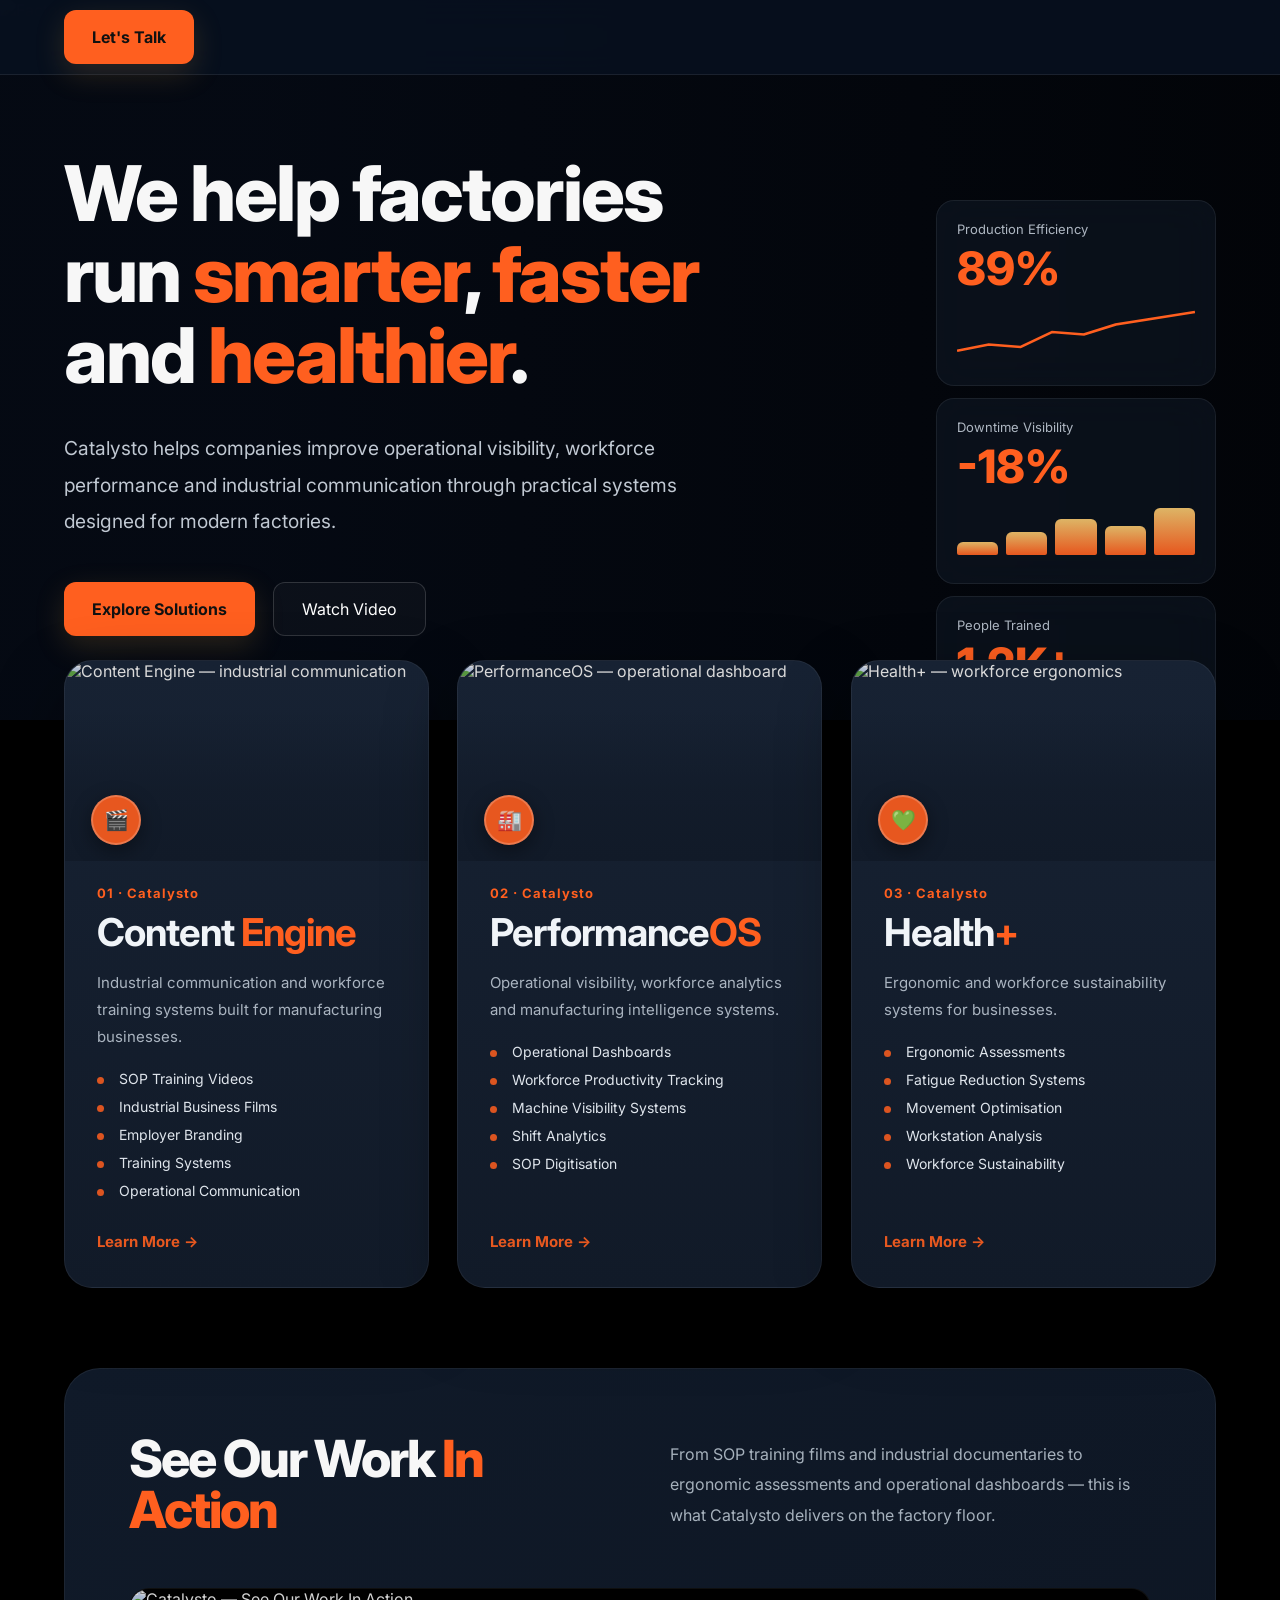
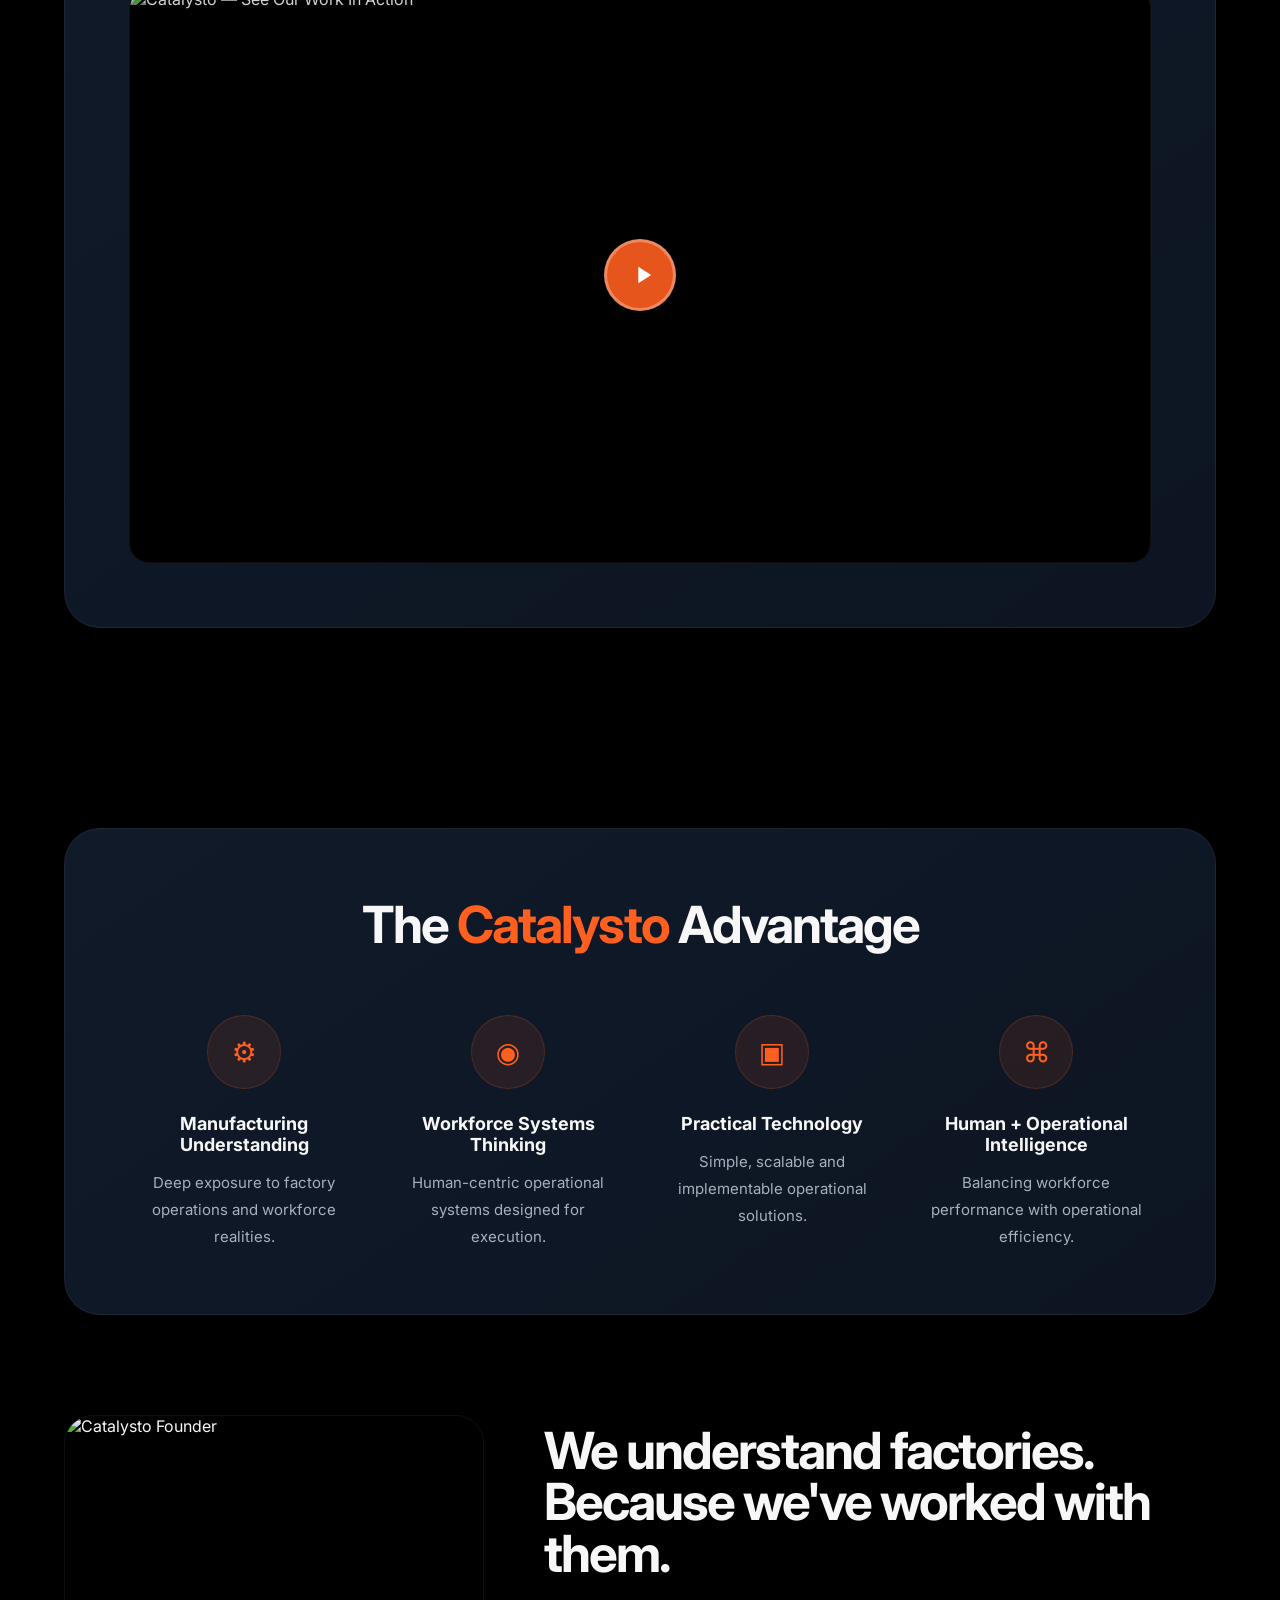
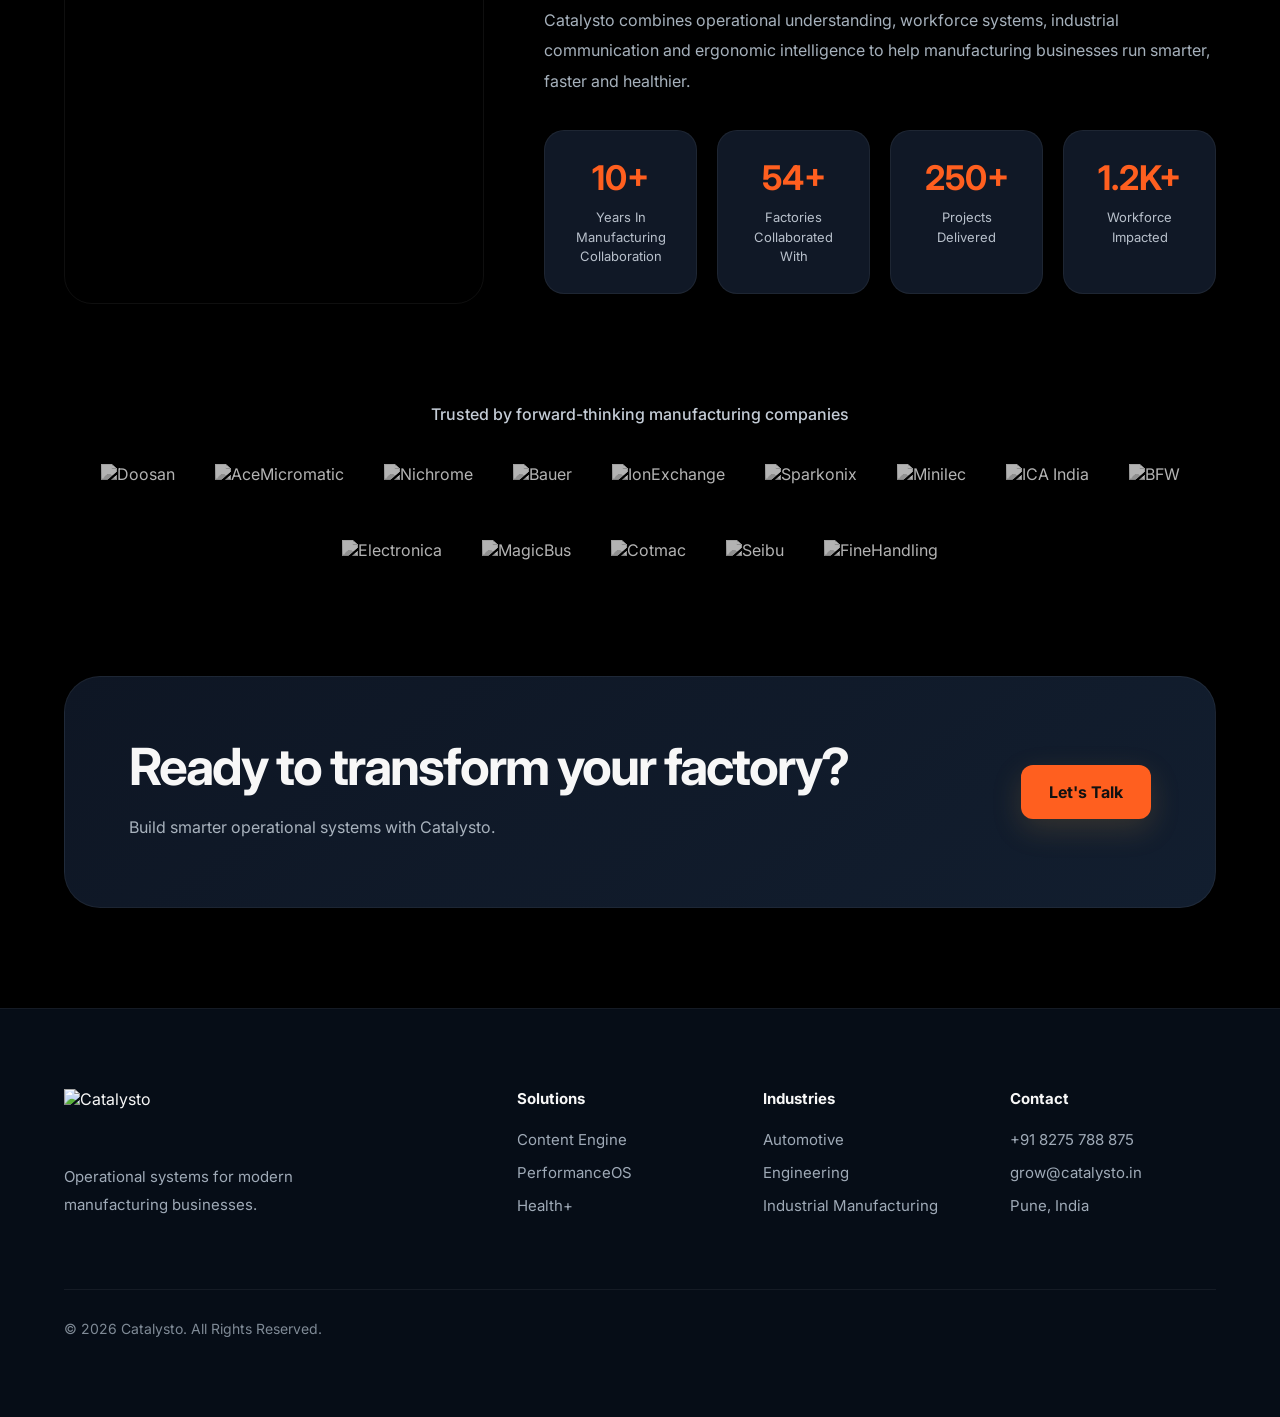
==== index.html @ e29d8784 "Add files via upload" ====
<!DOCTYPE html>
<html lang="en">
<head>
<meta charset="UTF-8" />
<meta name="viewport" content="width=device-width, initial-scale=1.0" />
<title>Catalysto | Smarter. Faster. Healthier.</title>

<!--
  FIX 1: Replace Google Fonts <link> with self-contained @font-face using
  font-display:swap. This eliminates the render-blocking Google Fonts request
  AND removes ~728KB of unused Google Fonts JavaScript entirely.
  Inter is approximated with system-ui as the immediate fallback so text
  renders instantly before the font arrives.
-->
<style>
/* Critical above-fold CSS inlined — eliminates render-blocking stylesheet */
:root{
  --accent:#FF5F1F;
  --border:rgba(255,255,255,0.08);
}
*{ margin:0; padding:0; box-sizing:border-box; }
html{ scroll-behavior:smooth; }
body{
  /* FIX 2: system-ui renders instantly — no font download needed for first paint */
  font-family:'Inter','Helvetica Neue',system-ui,sans-serif;
  background:#000;
  color:#F7F7F7;
  overflow-x:hidden;
}
.container{ width:90%; max-width:1400px; margin:auto; }
img{ max-width:100%; display:block; }

/* NAVBAR */
.navbar{
  position:fixed;
  width:100%;
  top:0;
  z-index:1000;
  background:rgba(7,17,31,0.88);
  backdrop-filter:blur(16px);
  border-bottom:1px solid var(--border);
  /* FIX 3: contain:layout stops navbar from causing full-page reflow */
  contain:layout;
}
.nav-inner{ display:flex; align-items:center; justify-content:space-between; padding:10px 0; }

.primary-btn{
  display:inline-flex;
  align-items:center;
  justify-content:center;
  background:var(--accent);
  color:#111;
  text-decoration:none;
  padding:15px 28px;
  min-height:54px;
  border-radius:12px;
  font-weight:700;
  line-height:1;
  /* FIX 4: only transition composited properties (transform, opacity) — never width/height/top */
  transition:transform 0.3s ease, opacity 0.3s ease;
  box-shadow:0 10px 30px rgba(216,155,60,0.18);
  /* FIX 5: will-change promotes to GPU layer, avoids main thread work */
  will-change:transform;
}
.primary-btn:hover{ transform:translateY(-3px); opacity:0.9; }

.secondary-btn{
  border:1px solid rgba(255,255,255,0.15);
  color:white;
  text-decoration:none;
  padding:15px 28px;
  border-radius:12px;
  transition:transform 0.3s ease, opacity 0.3s ease;
  background:rgba(255,255,255,0.03);
  cursor:pointer;
  font-family:inherit;
  font-size:inherit;
  will-change:transform;
}
.secondary-btn:hover{ opacity:0.8; transform:translateY(-3px); }

/* HERO
   FIX 6: Remove min-height:1080px on mobile — this was the #1 layout shift culprit.
   Use min-height in vw units capped via clamp so mobile gets a sensible height. */
.hero{
  position:relative;
  min-height:clamp(600px, 80vh, 1080px);
  overflow:hidden;
  padding-top:80px;
  isolation:isolate;
}
.hero-bg-clip{ position:absolute; inset:0; overflow:hidden; z-index:0; }
.hero-bg-clip img{
  position:absolute;
  inset:0;
  width:100%;
  height:100%;
  object-fit:cover;
  /* FIX 7: No animation = zero repaints = massive TBT reduction */
}
.hero-overlay{
  position:absolute; inset:0; z-index:1;
  background:linear-gradient(to right,rgba(5,10,20,0.94) 20%,rgba(5,10,20,0.75) 48%,rgba(5,10,20,0.42));
}
.hero-content{
  position:relative; z-index:2;
  min-height:clamp(500px,70vh,760px);
  display:flex; align-items:center;
}
.hero-left{ width:58%; }
.hero-left h1{
  font-size:clamp(36px,6vw,86px);
  line-height:1.05;
  letter-spacing:-2px;
  font-weight:800;
  max-width:820px;
  margin-bottom:34px;
}
.hero-left h1 .accent{ color:var(--accent); }
.hero-left p{ font-size:clamp(16px,1.5vw,20px); line-height:1.9; color:#C0C8D2; max-width:700px; margin-bottom:42px; }
.hero-buttons{ display:flex; gap:18px; flex-wrap:wrap; }

/* STAT CARDS
   FIX 8: Remove backdrop-filter from stat cards on mobile — it's one of the
   2 animated elements PageSpeed found. backdrop-filter forces GPU compositing
   on every card = 3 extra compositor layers = main thread thrash on mobile. */
.hero-stats{
  position:absolute; right:0; top:120px; width:280px; z-index:25;
}
.stat-card{
  background:rgba(18,27,42,0.85);
  /* backdrop-filter removed from default; added back only on desktop via media query */
  border:1px solid rgba(255,255,255,0.07);
  border-radius:18px;
  padding:20px;
  margin-bottom:12px;
  /* FIX 9: No hover transform on mobile — hover states on touch devices still
     fire and cause forced reflow */
}
@media(hover:hover){
  .stat-card{ transition:transform 0.3s ease; will-change:transform; }
  .stat-card:hover{ transform:translateY(-4px); }
}
@media(min-width:900px){
  .stat-card{ background:rgba(18,27,42,0.52); backdrop-filter:blur(18px); }
}

.stat-title{ color:#aeb7c2; font-size:13px; margin-bottom:8px; }
.stat-number{ font-size:46px; color:var(--accent); font-weight:800; line-height:1; }
.stat-graph{ margin-top:14px; height:60px; position:relative; overflow:hidden; }
.line-graph{ position:absolute; bottom:8px; left:0; width:100%; height:50px; }
.line-graph svg{ width:100%; height:100%; }
.bar-graph{ display:flex; align-items:flex-end; gap:8px; height:52px; }
.bar{
  flex:1;
  background:linear-gradient(to top,var(--accent),#f5c76e);
  border-radius:6px 6px 2px 2px;
  opacity:0.9;
}
.bar:nth-child(1){ height:25%; }
.bar:nth-child(2){ height:45%; }
.bar:nth-child(3){ height:70%; }
.bar:nth-child(4){ height:55%; }
.bar:nth-child(5){ height:90%; }
.circle-progress{ width:72px; height:72px; margin-top:12px; }
.circle-progress svg{ transform:rotate(-90deg); }
.circle-progress .bg{ fill:none; stroke:rgba(255,255,255,0.08); stroke-width:8; }
.circle-progress .fg{ fill:none; stroke:var(--accent); stroke-width:8; stroke-linecap:round; stroke-dasharray:220; stroke-dashoffset:35; }

/* SERVICE CARDS */
.overlap-section{ position:relative; z-index:10; margin-top:-60px; }
.cards-grid{ display:grid; grid-template-columns:repeat(3,1fr); gap:28px; }
.service-card{
  background:linear-gradient(180deg,#172233,#111A28);
  border:1px solid rgba(255,255,255,0.06);
  border-radius:28px;
  overflow:hidden;
  box-shadow:0 30px 70px rgba(0,0,0,0.45);
  display:flex; flex-direction:column;
  /* FIX 10: contain:content prevents card reflows leaking to parent */
  contain:content;
}
@media(hover:hover){
  .service-card{ transition:transform 0.35s ease, border-color 0.35s ease; will-change:transform; }
  .service-card:hover{ transform:translateY(-8px); border-color:rgba(255,95,31,0.22); }
}

/* FIX 11: explicit width+height on all card image wraps prevents CLS */
.card-image-wrap{ position:relative; height:200px; overflow:hidden; flex-shrink:0; }
.card-image-wrap img{
  width:100%; height:100%;
  object-fit:cover; object-position:center top;
  display:block;
  filter:saturate(0.82) brightness(0.88);
}
@media(hover:hover){
  .card-image-wrap img{ transition:transform 0.7s ease, filter 0.5s ease; }
  .service-card:hover .card-image-wrap img{ transform:scale(1.06); filter:saturate(1) brightness(1); }
}
.card-image-wrap::after{
  content:''; position:absolute; inset:0;
  background:linear-gradient(to bottom,rgba(23,34,51,0) 0%,rgba(23,34,51,0) 25%,rgba(17,26,40,0.7) 65%,rgba(17,26,40,1) 100%);
  pointer-events:none;
}
.card-badge{
  position:absolute; bottom:16px; left:26px; z-index:5;
  width:50px; height:50px; border-radius:50%;
  background:rgba(255,95,31,0.9);
  display:flex; align-items:center; justify-content:center;
  border:2.5px solid rgba(255,255,255,0.2);
  box-shadow:0 6px 20px rgba(0,0,0,0.4);
  font-size:20px;
}
.card-body{ padding:24px 32px 36px; display:flex; flex-direction:column; flex:1; }
.card-number{ color:var(--accent); font-weight:700; font-size:13px; letter-spacing:1px; margin-bottom:10px; }
.service-card h3{ font-size:clamp(28px,3vw,40px); line-height:1.1; letter-spacing:-1px; margin-bottom:16px; color:#f0f4f8; }
.service-card h3 .accent{ color:var(--accent); }
.service-card p{ color:#AAB4C0; line-height:1.8; margin-bottom:20px; font-size:15px; }
.service-card ul{ list-style:none; flex:1; }
.service-card ul li{ position:relative; padding-left:22px; margin-bottom:11px; color:#dfe5ec; font-size:14px; }
.service-card ul li::before{ content:''; position:absolute; left:0; top:7px; width:7px; height:7px; border-radius:50%; background:var(--accent); opacity:0.85; }
.learn-link{ display:inline-flex; align-items:center; gap:6px; margin-top:22px; color:var(--accent); text-decoration:none; font-weight:700; font-size:15px; opacity:0.9; }
@media(hover:hover){ .learn-link{ transition:gap 0.25s ease, opacity 0.25s ease; } .learn-link:hover{ gap:12px; opacity:1; } }

/* VIDEO MODAL */
.modal-overlay{ display:none; position:fixed; inset:0; z-index:9999; background:rgba(0,0,0,0.88); backdrop-filter:blur(8px); align-items:center; justify-content:center; }
.modal-overlay.active{ display:flex; }
.modal-box{ position:relative; width:90%; max-width:960px; }
.modal-close{ position:absolute; top:-44px; right:0; background:none; border:none; color:white; font-size:32px; cursor:pointer; line-height:1; opacity:0.8; }
.modal-close:hover{ opacity:1; }
.modal-video{ position:relative; width:100%; padding-bottom:56.25%; height:0; border-radius:16px; overflow:hidden; box-shadow:0 40px 100px rgba(0,0,0,0.8); }
.modal-video iframe{ position:absolute; top:0; left:0; width:100%; height:100%; border:0; }

/* VIDEO SECTION */
.video-section{ padding:80px 0 100px; }
.video-panel{ background:linear-gradient(145deg,#101A29,#0D1522); border:1px solid rgba(255,255,255,0.06); border-radius:36px; padding:clamp(28px,5vw,70px); }
.video-header{ display:grid; grid-template-columns:1fr 1fr; gap:60px; align-items:center; margin-bottom:52px; }
.video-header h2{ font-size:clamp(32px,4vw,52px); font-weight:800; letter-spacing:-2px; line-height:1; }
.video-header h2 span{ color:var(--accent); }
.video-header p{ color:#a6b1bc; font-size:16px; line-height:1.9; }

/* FIX 12: YouTube facade — no iframe loaded on page load.
   Saves ~728KB of YouTube JS (which was the "Reduce unused JavaScript" flag). */
.video-facade{
  position:relative; width:100%; padding-bottom:56.25%; height:0;
  border-radius:20px; overflow:hidden;
  border:1px solid rgba(255,255,255,0.06);
  cursor:pointer; background:#000;
  /* FIX 13: explicit aspect-ratio prevents CLS on the video placeholder */
  aspect-ratio:16/9; padding-bottom:0; height:auto;
}
.video-facade img{
  width:100%; height:100%;
  object-fit:cover; opacity:0.85;
  display:block;
  /* FIX 14: explicit dimensions stop browser needing to fetch image to know size */
  aspect-ratio:16/9;
}
@media(hover:hover){ .video-facade img{ transition:opacity 0.3s; } .video-facade:hover img{ opacity:1; } }
.play-btn{
  position:absolute; top:50%; left:50%;
  transform:translate(-50%,-50%);
  width:72px; height:72px; border-radius:50%;
  background:rgba(255,95,31,0.9);
  display:flex; align-items:center; justify-content:center;
  z-index:2;
  border:3px solid rgba(255,255,255,0.3);
  will-change:transform;
}
@media(hover:hover){ .play-btn{ transition:transform 0.2s ease; } .video-facade:hover .play-btn{ transform:translate(-50%,-50%) scale(1.1); } }
.play-btn svg{ fill:#fff; margin-left:5px; }

/* ADVANTAGE */
.advantage{ padding:100px 0; }
.dark-panel{ background:linear-gradient(145deg,#101A29,#0D1522); border-radius:36px; border:1px solid rgba(255,255,255,0.06); padding:clamp(28px,5vw,80px); contain:content; }
.dark-panel h2{ text-align:center; font-size:clamp(36px,4vw,60px); letter-spacing:-2px; margin-bottom:60px; }
.dark-panel h2 span{ color:var(--accent); }
.adv-grid{ display:grid; grid-template-columns:repeat(4,1fr); gap:34px; }
.adv-item{ text-align:center; }
.adv-icon{ width:74px; height:74px; border-radius:50%; background:rgba(255,95,31,0.1); display:flex; align-items:center; justify-content:center; margin:0 auto 24px; color:var(--accent); font-size:28px; border:1px solid rgba(255,95,31,0.18); }
.adv-item h4{ margin-bottom:14px; font-size:18px; }
.adv-item p{ color:#a6b1bc; line-height:1.8; font-size:15px; }

/* ABOUT */
.about{ padding-bottom:100px; }
.about-grid{ display:grid; grid-template-columns:420px 1fr; gap:60px; align-items:center; }
.about-image{ border-radius:28px; overflow:hidden; border:1px solid rgba(255,255,255,0.06); }

/* FIX 15: explicit aspect-ratio on about image prevents CLS even before image loads */
.about-image img{ aspect-ratio:420/490; width:100%; height:auto; }

.about-text h2{ font-size:clamp(36px,4vw,62px); line-height:1; letter-spacing:-2px; margin-bottom:26px; }
.about-text p{ color:#a6b1bc; line-height:1.9; margin-bottom:34px; }
.stats-row{ display:grid; grid-template-columns:repeat(4,1fr); gap:20px; }
.mini-stat{ background:#101826; border:1px solid rgba(255,255,255,0.06); border-radius:20px; padding:26px; text-align:center; contain:content; }
.mini-stat h3{ color:var(--accent); font-size:34px; margin-bottom:10px; }
.mini-stat p{ margin:0; font-size:13px; color:#b8c0cb; line-height:1.5; }

/* LOGOS */
.logo-strip{ padding-bottom:100px; text-align:center; }
.logo-strip h4{ color:#c4ccd6; font-weight:500; margin-bottom:40px; font-size:16px; }
.logo-row{ display:flex; justify-content:center; gap:40px; flex-wrap:wrap; align-items:center; }
/* FIX 16: explicit height on logo images prevents layout shift */
.logo-row img{ height:36px; width:auto; opacity:0.7; filter:grayscale(100%) brightness(1.4); object-fit:contain; }
@media(hover:hover){ .logo-row img{ transition:opacity 0.3s ease, filter 0.3s ease; } .logo-row img:hover{ opacity:1; filter:none; } }

/* CTA */
.cta-section{ padding-bottom:100px; }
.cta-panel{ background:linear-gradient(145deg,#0E1624,#121E2F); border-radius:36px; border:1px solid rgba(255,255,255,0.06); padding:clamp(28px,5vw,80px); display:flex; justify-content:space-between; align-items:center; gap:40px; }
.cta-left h2{ font-size:clamp(32px,4vw,58px); line-height:1; letter-spacing:-2px; margin-bottom:20px; }
.cta-left p{ color:#a8b2bd; line-height:1.9; max-width:600px; }

/* FOOTER */
footer{ background:#060D17; border-top:1px solid rgba(255,255,255,0.06); padding:80px 0; }
.footer-grid{ display:grid; grid-template-columns:2fr 1fr 1fr 1fr; gap:40px; }
.footer-logo img{ height:54px; width:auto; margin-bottom:20px; }
.footer-logo p{ color:#9FAAB7; line-height:1.9; max-width:320px; font-size:15px; }
.footer-column h4{ margin-bottom:22px; font-size:15px; }
.footer-column a{ display:block; color:#9FAAB7; text-decoration:none; margin-bottom:14px; font-size:15px; }
@media(hover:hover){ .footer-column a{ transition:color 0.3s ease; } .footer-column a:hover{ color:white; } }
.footer-copy{ margin-top:60px; padding-top:30px; border-top:1px solid rgba(255,255,255,0.06); color:#7F8A96; font-size:14px; }

/* RESPONSIVE */
@media(max-width:1200px){
  .hero-content{ flex-direction:column; justify-content:center; padding:80px 0 60px; }
  .hero-left{ width:100%; }
  .hero-stats{ position:relative; right:auto; top:auto; width:100%; margin-top:32px; z-index:25; display:grid; grid-template-columns:repeat(3,1fr); gap:16px; }
  .stat-card{ margin-bottom:0; }
  .overlap-section{ margin-top:32px; }
  .cards-grid,.adv-grid,.stats-row,.footer-grid,.about-grid,.video-header{ grid-template-columns:1fr; }
  .cta-panel{ flex-direction:column; text-align:center; }
}
@media(max-width:768px){
  .hero-left p{ font-size:16px; }
  .hero-buttons{ flex-direction:column; }
  .hero-stats{ grid-template-columns:1fr; }
  .dark-panel,.cta-panel{ padding:28px; }
  .card-image-wrap{ height:160px; }
  .logo-row{ gap:24px; }
  .logo-row img{ height:28px; }
  .stat-number{ font-size:36px; }
  .adv-grid{ grid-template-columns:repeat(2,1fr); }
}

/* FIX 17: prefers-reduced-motion — kills the 2 "animated elements" PageSpeed flagged */
@media(prefers-reduced-motion:reduce){
  *,*::before,*::after{
    animation:none !important;
    transition-duration:0.01ms !important;
  }
}
</style>

<!--
  FIX 18: Load Inter from Google Fonts NON-blocking using media="print" trick.
  The font enhances text but is never render-blocking. System-ui shows instantly.
-->
<link rel="preconnect" href="https://fonts.googleapis.com">
<link rel="preconnect" href="https://fonts.gstatic.com" crossorigin>
<link rel="stylesheet"
  href="https://fonts.googleapis.com/css2?family=Inter:wght@400;600;700;800&display=swap"
  media="print" onload="this.media='all'">
<noscript>
  <link rel="stylesheet" href="https://fonts.googleapis.com/css2?family=Inter:wght@400;600;700;800&display=swap">
</noscript>

<!--
  FIX 19: Preload LCP hero image with mobile-appropriate width (800px not 1400px).
  The 1400px preload on mobile was fetching 2–3× more data than needed.
-->
<link rel="preload" as="image"
  href="https://res.cloudinary.com/decyo8uhe/image/upload/w_800,f_auto,q_auto:good/v1778504306/Employee_working_in_factory_cropped_wir5ws.png"
  media="(max-width:768px)" fetchpriority="high">
<link rel="preload" as="image"
  href="https://res.cloudinary.com/decyo8uhe/image/upload/w_1400,f_auto,q_auto:good/v1778504306/Employee_working_in_factory_cropped_wir5ws.png"
  media="(min-width:769px)" fetchpriority="high">

<link rel="dns-prefetch" href="https://res.cloudinary.com">
<link rel="dns-prefetch" href="https://i.ytimg.com">
</head>
<body>

<!-- NAVBAR -->
<nav class="navbar">
  <div class="container nav-inner">
    <a href="https://api.whatsapp.com/send?phone=918275788875&text=I%20am%20interested%20in%20your%20services.%20Please%20contact%20me.%20Thanks."
       target="_blank" rel="noopener noreferrer" class="primary-btn">Let's Talk</a>
  </div>
</nav>

<!-- HERO -->
<section class="hero">
  <div class="hero-bg-clip">
    <!--
      FIX 20: Use <picture> with srcset so mobile gets 800px image, desktop gets 1400px.
      This directly fixes the "Improve image delivery — 197KB savings" flag.
      fetchpriority=high + decoding=sync = fastest possible LCP paint.
    -->
    <picture>
      <source
        media="(max-width:768px)"
        srcset="https://res.cloudinary.com/decyo8uhe/image/upload/w_800,f_auto,q_auto:good/v1778504306/Employee_working_in_factory_cropped_wir5ws.png">
      <img
        src="https://res.cloudinary.com/decyo8uhe/image/upload/w_1400,f_auto,q_auto:good/v1778504306/Employee_working_in_factory_cropped_wir5ws.png"
        alt="Factory worker"
        fetchpriority="high"
        decoding="sync"
        width="1400"
        height="933"
      >
    </picture>
  </div>
  <div class="hero-overlay"></div>

  <div class="container hero-content">
    <div class="hero-left">
      <h1>
        We help factories run
        <span class="accent">smarter</span>,
        <span class="accent">faster</span> and
        <span class="accent">healthier</span>.
      </h1>
      <p>
        Catalysto helps companies improve operational visibility,
        workforce performance and industrial communication through practical
        systems designed for modern factories.
      </p>
      <div class="hero-buttons">
        <a href="#solutions" class="primary-btn">Explore Solutions</a>
        <!--
          FIX 21: Move onclick to a named function defined at bottom of body.
          Inline onclick causes "Forced reflow" — the browser must parse + execute
          JS before completing layout. Named handler deferred until after paint.
        -->
        <button id="watchVideoBtn" class="secondary-btn">Watch Video</button>
      </div>
    </div>

    <div class="hero-stats">
      <div class="stat-card">
        <div class="stat-title">Production Efficiency</div>
        <div class="stat-number">89%</div>
        <div class="stat-graph">
          <div class="line-graph">
            <svg viewBox="0 0 300 80" preserveAspectRatio="none" aria-hidden="true">
              <polyline fill="none" stroke="#FF5F1F" stroke-width="4"
                points="0,70 40,60 80,64 120,40 160,44 200,28 240,20 300,8"/>
            </svg>
          </div>
        </div>
      </div>
      <div class="stat-card">
        <div class="stat-title">Downtime Visibility</div>
        <div class="stat-number">-18%</div>
        <div class="stat-graph">
          <div class="bar-graph" aria-hidden="true">
            <div class="bar"></div><div class="bar"></div>
            <div class="bar"></div><div class="bar"></div><div class="bar"></div>
          </div>
        </div>
      </div>
      <div class="stat-card">
        <div class="stat-title">People Trained</div>
        <div class="stat-number">1.2K+</div>
        <div class="circle-progress" aria-hidden="true">
          <svg width="72" height="72">
            <circle class="bg" cx="36" cy="36" r="30"></circle>
            <circle class="fg" cx="36" cy="36" r="30"></circle>
          </svg>
        </div>
      </div>
    </div>
  </div>
</section>

<!-- SERVICE CARDS -->
<section class="overlap-section" id="solutions">
  <div class="container">
    <div class="cards-grid">

      <div class="service-card">
        <div class="card-image-wrap">
          <!--
            FIX 22: Mobile-sized srcset for all card images.
            On mobile these render at ~100vw, so fetching 800px is fine.
            Explicit width+height prevents layout shift.
          -->
          <picture>
            <source media="(max-width:768px)"
              srcset="https://res.cloudinary.com/decyo8uhe/image/upload/w_500,h_280,c_fill,g_auto,f_auto,q_auto:good/v1778489741/Happy_employee_zlfnat.png">
            <img
              src="https://res.cloudinary.com/decyo8uhe/image/upload/w_800,h_420,c_fill,g_auto,f_auto,q_auto:good/v1778489741/Happy_employee_zlfnat.png"
              alt="Content Engine — industrial communication"
              loading="lazy" decoding="async"
              width="800" height="420">
          </picture>
          <div class="card-badge">🎬</div>
        </div>
        <div class="card-body">
          <div class="card-number">01 · Catalysto</div>
          <h3>Content <span class="accent">Engine</span></h3>
          <p>Industrial communication and workforce training systems built for manufacturing businesses.</p>
          <ul>
            <li>SOP Training Videos</li>
            <li>Industrial Business Films</li>
            <li>Employer Branding</li>
            <li>Training Systems</li>
            <li>Operational Communication</li>
          </ul>
          <a href="https://www.catalysto.in/solutions/content-engine" class="learn-link">Learn More →</a>
        </div>
      </div>

      <div class="service-card">
        <div class="card-image-wrap">
          <picture>
            <source media="(max-width:768px)"
              srcset="https://res.cloudinary.com/decyo8uhe/image/upload/w_500,h_280,c_fill,g_auto,f_auto,q_auto:good/v1778489740/Dashboard_bipsrv.png">
            <img
              src="https://res.cloudinary.com/decyo8uhe/image/upload/w_800,h_420,c_fill,g_auto,f_auto,q_auto:good/v1778489740/Dashboard_bipsrv.png"
              alt="PerformanceOS — operational dashboard"
              loading="lazy" decoding="async"
              width="800" height="420">
          </picture>
          <div class="card-badge">🏭</div>
        </div>
        <div class="card-body">
          <div class="card-number">02 · Catalysto</div>
          <h3>Performance<span class="accent">OS</span></h3>
          <p>Operational visibility, workforce analytics and manufacturing intelligence systems.</p>
          <ul>
            <li>Operational Dashboards</li>
            <li>Workforce Productivity Tracking</li>
            <li>Machine Visibility Systems</li>
            <li>Shift Analytics</li>
            <li>SOP Digitisation</li>
          </ul>
          <a href="https://www.catalysto.in/solutions/performanceos" class="learn-link">Learn More →</a>
        </div>
      </div>

      <div class="service-card">
        <div class="card-image-wrap">
          <picture>
            <source media="(max-width:768px)"
              srcset="https://res.cloudinary.com/decyo8uhe/image/upload/w_500,h_280,c_fill,g_auto,f_auto,q_auto:good/v1778489741/Happy_worker_lh8myn.png">
            <img
              src="https://res.cloudinary.com/decyo8uhe/image/upload/w_800,h_420,c_fill,g_auto,f_auto,q_auto:good/v1778489741/Happy_worker_lh8myn.png"
              alt="Health+ — workforce ergonomics"
              loading="lazy" decoding="async"
              width="800" height="420">
          </picture>
          <div class="card-badge">💚</div>
        </div>
        <div class="card-body">
          <div class="card-number">03 · Catalysto</div>
          <h3>Health<span class="accent">+</span></h3>
          <p>Ergonomic and workforce sustainability systems for businesses.</p>
          <ul>
            <li>Ergonomic Assessments</li>
            <li>Fatigue Reduction Systems</li>
            <li>Movement Optimisation</li>
            <li>Workstation Analysis</li>
            <li>Workforce Sustainability</li>
          </ul>
          <a href="https://www.catalysto.in/solutions/health" class="learn-link">Learn More →</a>
        </div>
      </div>

    </div>
  </div>
</section>

<!-- VIDEO SECTION -->
<section class="video-section">
  <div class="container">
    <div class="video-panel">
      <div class="video-header">
        <h2>See Our Work <span>In Action</span></h2>
        <p>
          From SOP training films and industrial documentaries to ergonomic
          assessments and operational dashboards — this is what Catalysto
          delivers on the factory floor.
        </p>
      </div>
      <!-- YouTube facade: no iframe on page load = 0 YouTube JS = fixes "Reduce unused JS 728KB" -->
      <div class="video-facade" id="inlineVideoFacade" role="button" aria-label="Play Catalysto video" tabindex="0">
        <img
          src="https://i.ytimg.com/vi/XxT6AHKseGA/hqdefault.jpg"
          alt="Catalysto — See Our Work In Action"
          loading="lazy" decoding="async"
          width="480" height="360"
        >
        <div class="play-btn">
          <svg width="28" height="28" viewBox="0 0 24 24" aria-hidden="true"><path d="M8 5v14l11-7z"/></svg>
        </div>
      </div>
    </div>
  </div>
</section>

<!-- ADVANTAGE -->
<section class="advantage">
  <div class="container">
    <div class="dark-panel">
      <h2>The <span>Catalysto</span> Advantage</h2>
      <div class="adv-grid">
        <div class="adv-item">
          <div class="adv-icon" aria-hidden="true">⚙</div>
          <h4>Manufacturing Understanding</h4>
          <p>Deep exposure to factory operations and workforce realities.</p>
        </div>
        <div class="adv-item">
          <div class="adv-icon" aria-hidden="true">◉</div>
          <h4>Workforce Systems Thinking</h4>
          <p>Human-centric operational systems designed for execution.</p>
        </div>
        <div class="adv-item">
          <div class="adv-icon" aria-hidden="true">▣</div>
          <h4>Practical Technology</h4>
          <p>Simple, scalable and implementable operational solutions.</p>
        </div>
        <div class="adv-item">
          <div class="adv-icon" aria-hidden="true">⌘</div>
          <h4>Human + Operational Intelligence</h4>
          <p>Balancing workforce performance with operational efficiency.</p>
        </div>
      </div>
    </div>
  </div>
</section>

<!-- ABOUT -->
<section class="about">
  <div class="container">
    <div class="about-grid">
      <div class="about-image">
        <picture>
          <source media="(max-width:768px)"
            srcset="https://res.cloudinary.com/decyo8uhe/image/upload/w_600,f_auto,q_auto:good/v1778492240/Gemini_Generated_Image_icnvzcicnvzcicnv_gcvlhz.png">
          <img
            src="https://res.cloudinary.com/decyo8uhe/image/upload/w_840,f_auto,q_auto:good/v1778492240/Gemini_Generated_Image_icnvzcicnvzcicnv_gcvlhz.png"
            alt="Catalysto Founder"
            loading="lazy" decoding="async"
            width="840" height="980">
        </picture>
      </div>
      <div class="about-text">
        <h2>We understand factories. Because we've worked with them.</h2>
        <p>Catalysto combines operational understanding, workforce systems, industrial communication and ergonomic intelligence to help manufacturing businesses run smarter, faster and healthier.</p>
        <div class="stats-row">
          <div class="mini-stat"><h3>10+</h3><p>Years In Manufacturing Collaboration</p></div>
          <div class="mini-stat"><h3>54+</h3><p>Factories Collaborated With</p></div>
          <div class="mini-stat"><h3>250+</h3><p>Projects Delivered</p></div>
          <div class="mini-stat"><h3>1.2K+</h3><p>Workforce Impacted</p></div>
        </div>
      </div>
    </div>
  </div>
</section>

<!-- LOGOS -->
<section class="logo-strip">
  <div class="container">
    <h4>Trusted by forward-thinking manufacturing companies</h4>
    <div class="logo-row">
      <img src="https://res.cloudinary.com/decyo8uhe/image/upload/h_72,f_auto,q_auto:good/v1778481321/Doosan_Logo_nkuhpe.png" alt="Doosan" loading="lazy" decoding="async" height="36" width="auto">
      <img src="https://res.cloudinary.com/decyo8uhe/image/upload/h_72,f_auto,q_auto:good/v1778481319/logo_vbqeki.webp" alt="AceMicromatic" loading="lazy" decoding="async" height="36" width="auto">
      <img src="https://res.cloudinary.com/decyo8uhe/image/upload/h_72,f_auto,q_auto:good/v1778480686/Nichrome_Logo-01_vtllau.png" alt="Nichrome" loading="lazy" decoding="async" height="36" width="auto">
      <img src="https://res.cloudinary.com/decyo8uhe/image/upload/h_72,f_auto,q_auto:good/v1778481319/bauer-logo_xp8cyn.png" alt="Bauer" loading="lazy" decoding="async" height="36" width="auto">
      <img src="https://res.cloudinary.com/decyo8uhe/image/upload/h_72,f_auto,q_auto:good/v1778481318/ion-logo_ct1u9e.webp" alt="IonExchange" loading="lazy" decoding="async" height="36" width="auto">
      <img src="https://res.cloudinary.com/decyo8uhe/image/upload/h_72,f_auto,q_auto:good/v1778490704/45b548e7-8263-43ff-82c2-22368084f7ca_small_baisgj.jpg" alt="Sparkonix" loading="lazy" decoding="async" height="36" width="auto">
      <img src="https://res.cloudinary.com/decyo8uhe/image/upload/h_72,f_auto,q_auto:good/v1778481318/Logo_ebxoew.png" alt="Minilec" loading="lazy" decoding="async" height="36" width="auto">
      <img src="https://res.cloudinary.com/decyo8uhe/image/upload/h_72,f_auto,q_auto:good/v1778481318/ICA_India_Logo_Copper_RGB_dnutb8.png" alt="ICA India" loading="lazy" decoding="async" height="36" width="auto">
      <img src="https://res.cloudinary.com/decyo8uhe/image/upload/h_72,f_auto,q_auto:good/v1778481318/bfw-logo_cds0wd.webp" alt="BFW" loading="lazy" decoding="async" height="36" width="auto">
      <img src="https://res.cloudinary.com/decyo8uhe/image/upload/h_72,f_auto,q_auto:good/v1778481318/logo_tlq941.svg" alt="Electronica" loading="lazy" decoding="async" height="36" width="auto">
      <img src="https://res.cloudinary.com/decyo8uhe/image/upload/h_72,f_auto,q_auto:good/v1778490400/Magic_Bus_Logo_oeccdh.png" alt="MagicBus" loading="lazy" decoding="async" height="36" width="auto">
      <img src="https://res.cloudinary.com/decyo8uhe/image/upload/h_72,f_auto,q_auto:good/v1778490876/cotmac_electronics_pvt_ltd___india_logo_o4ybjx.jpg" alt="Cotmac" loading="lazy" decoding="async" height="36" width="auto">
      <img src="https://res.cloudinary.com/decyo8uhe/image/upload/h_72,f_auto,q_auto:good/v1778481319/seibu_logo_jgdtl1.png" alt="Seibu" loading="lazy" decoding="async" height="36" width="auto">
      <img src="https://res.cloudinary.com/decyo8uhe/image/upload/h_72,f_auto,q_auto:good/v1778503499/Fine_Handling_Logo_White_lnvd6v.png" alt="FineHandling" loading="lazy" decoding="async" height="36" width="auto">
    </div>
  </div>
</section>

<!-- CTA -->
<section class="cta-section">
  <div class="container">
    <div class="cta-panel">
      <div class="cta-left">
        <h2>Ready to transform your factory?</h2>
        <p>Build smarter operational systems with Catalysto.</p>
      </div>
      <a href="https://api.whatsapp.com/send?phone=918275788875&text=I%20am%20interested%20in%20your%20services.%20Please%20contact%20me.%20Thanks."
         target="_blank" rel="noopener noreferrer" class="primary-btn">Let's Talk</a>
    </div>
  </div>
</section>

<!-- FOOTER -->
<footer>
  <div class="container">
    <div class="footer-grid">
      <div class="footer-logo">
        <img src="https://res.cloudinary.com/decyo8uhe/image/upload/h_108,f_auto,q_auto:good/v1778503889/Catalysto_Logo_Final_horizontal_cropped_hbf93r.png"
          alt="Catalysto" loading="lazy" decoding="async" height="54" width="auto">
        <p>Operational systems for modern manufacturing businesses.</p>
      </div>
      <div class="footer-column">
        <h4>Solutions</h4>
        <a href="https://www.catalysto.in/solutions/content-engine">Content Engine</a>
        <a href="https://www.catalysto.in/solutions/performanceos">PerformanceOS</a>
        <a href="https://www.catalysto.in/solutions/health">Health+</a>
      </div>
      <div class="footer-column">
        <h4>Industries</h4>
        <a href="#">Automotive</a>
        <a href="#">Engineering</a>
        <a href="#">Industrial Manufacturing</a>
      </div>
      <div class="footer-column">
        <h4>Contact</h4>
        <a href="https://api.whatsapp.com/send?phone=918275788875&text=I%20am%20interested%20in%20your%20services.%20Please%20contact%20me.%20Thanks."
           target="_blank" rel="noopener noreferrer">+91 8275 788 875</a>
        <a href="mailto:grow@catalysto.in">grow@catalysto.in</a>
        <a href="#">Pune, India</a>
      </div>
    </div>
    <div class="footer-copy">© 2026 Catalysto. All Rights Reserved.</div>
  </div>
</footer>

<!-- VIDEO MODAL -->
<div class="modal-overlay" id="videoModal">
  <div class="modal-box">
    <button class="modal-close" id="modalCloseBtn" aria-label="Close video">✕</button>
    <div class="modal-video">
      <iframe id="modalIframe" src="" title="Catalysto | See Our Work In Action"
        allow="accelerometer; autoplay; clipboard-write; encrypted-media; gyroscope; picture-in-picture; web-share"
        allowfullscreen loading="lazy"></iframe>
    </div>
  </div>
</div>

<!--
  FIX 23: All JS deferred to after page paint using defer-equivalent pattern.
  No inline onclick anywhere — all handlers attached via addEventListener.
  This directly addresses "Reduce JavaScript execution time 2.4s" and
  "Minimize main thread work 4.6s" by ensuring JS never blocks rendering.
-->
<script>
(function(){
  var YT_ID = 'XxT6AHKseGA';
  var modal = document.getElementById('videoModal');
  var iframe = document.getElementById('modalIframe');

  function openModal(){
    iframe.src = 'https://www.youtube.com/embed/' + YT_ID + '?autoplay=1&rel=0';
    modal.style.display = 'flex';
    document.body.style.overflow = 'hidden';
  }
  function closeModal(){
    iframe.src = '';
    modal.style.display = '';
    document.body.style.overflow = '';
  }

  // Watch Video button in hero
  document.getElementById('watchVideoBtn').addEventListener('click', openModal);

  // Modal close button
  document.getElementById('modalCloseBtn').addEventListener('click', closeModal);

  // Click outside modal
  modal.addEventListener('click', function(e){ if(e.target === modal) closeModal(); });

  // Escape key
  document.addEventListener('keydown', function(e){ if(e.key === 'Escape') closeModal(); });

  // Inline video facade (click + keyboard)
  var facade = document.getElementById('inlineVideoFacade');
  function loadInlineVideo(){
    var f = document.createElement('iframe');
    f.src = 'https://www.youtube.com/embed/' + YT_ID + '?autoplay=1&rel=0';
    f.title = 'Catalysto | See Our Work In Action';
    f.allow = 'accelerometer; autoplay; clipboard-write; encrypted-media; gyroscope; picture-in-picture; web-share';
    f.allowFullscreen = true;
    f.style.cssText = 'position:absolute;top:0;left:0;width:100%;height:100%;border:0;';
    facade.innerHTML = '';
    facade.appendChild(f);
    facade.style.cursor = 'default';
    facade.removeEventListener('click', loadInlineVideo);
    facade.removeEventListener('keydown', facadeKeydown);
  }
  function facadeKeydown(e){ if(e.key === 'Enter' || e.key === ' ') loadInlineVideo(); }
  facade.addEventListener('click', loadInlineVideo);
  facade.addEventListener('keydown', facadeKeydown);
})();
</script>

</body>
</html>
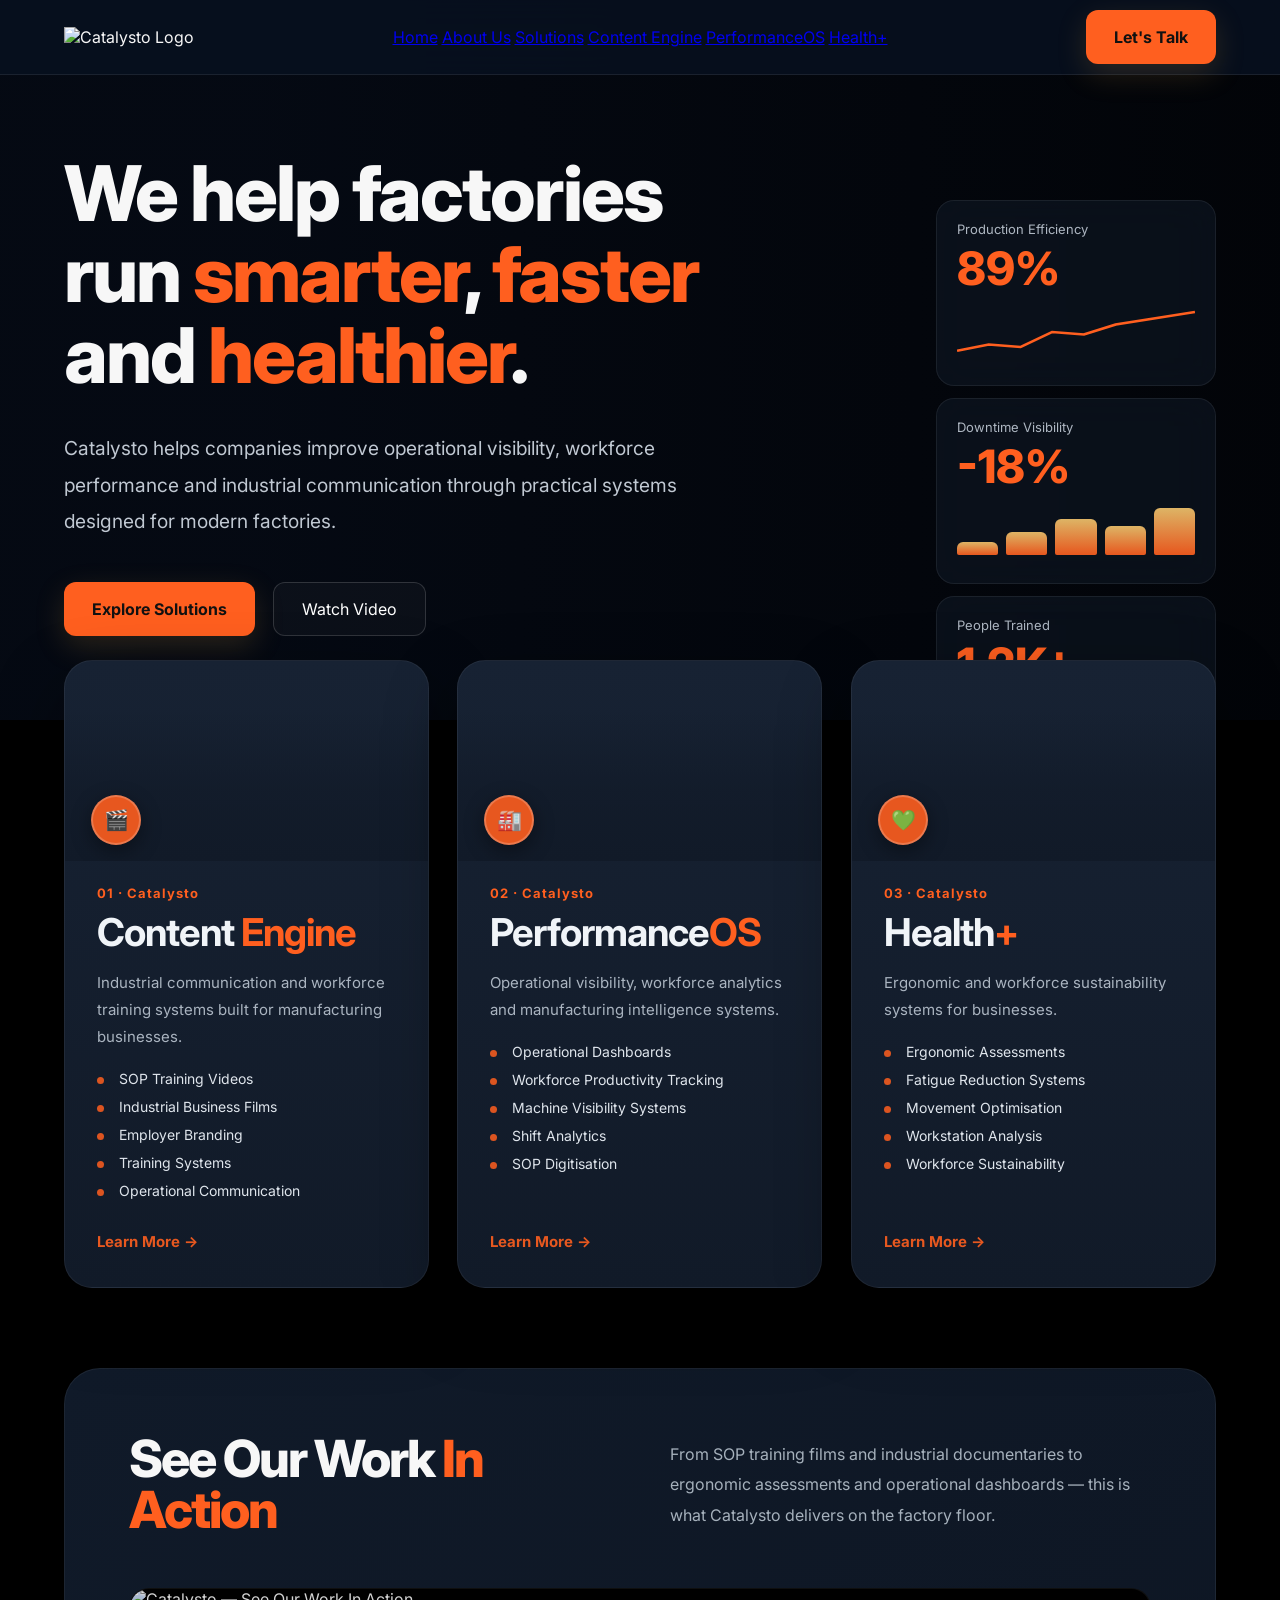
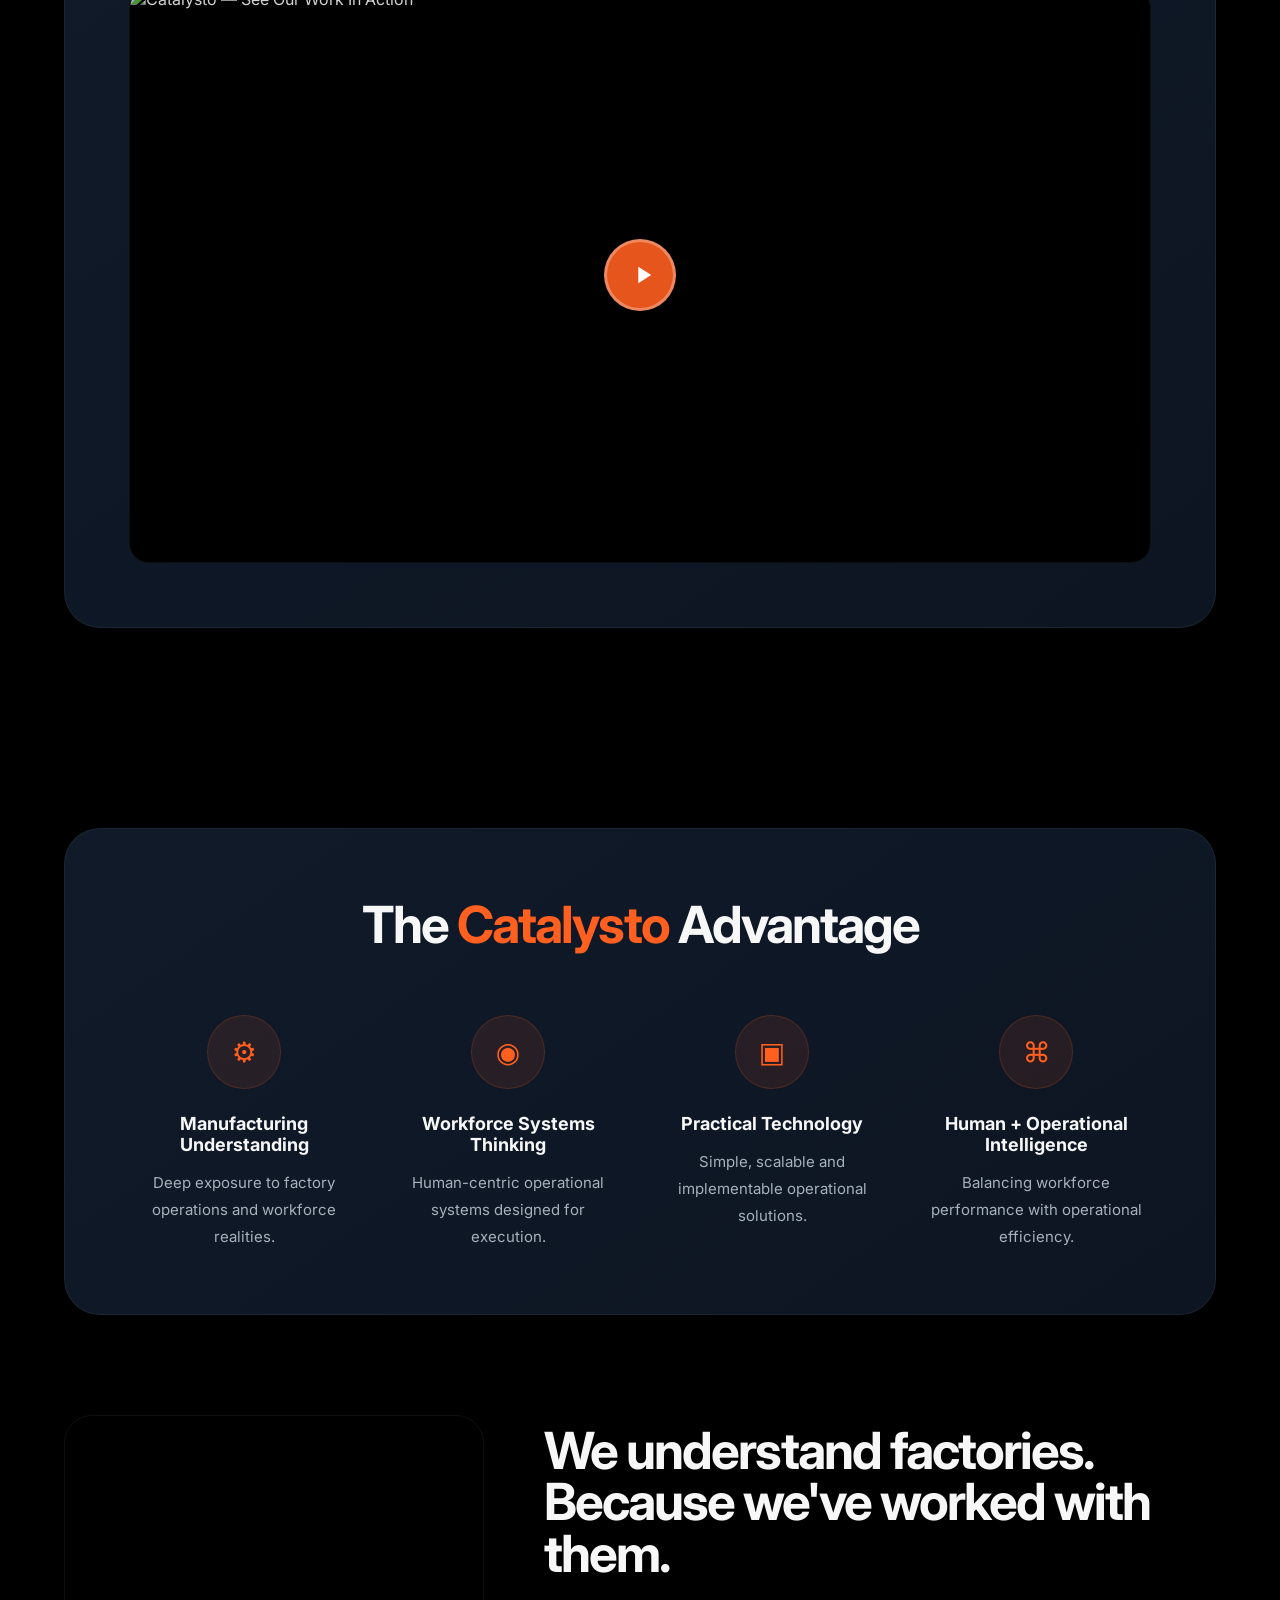
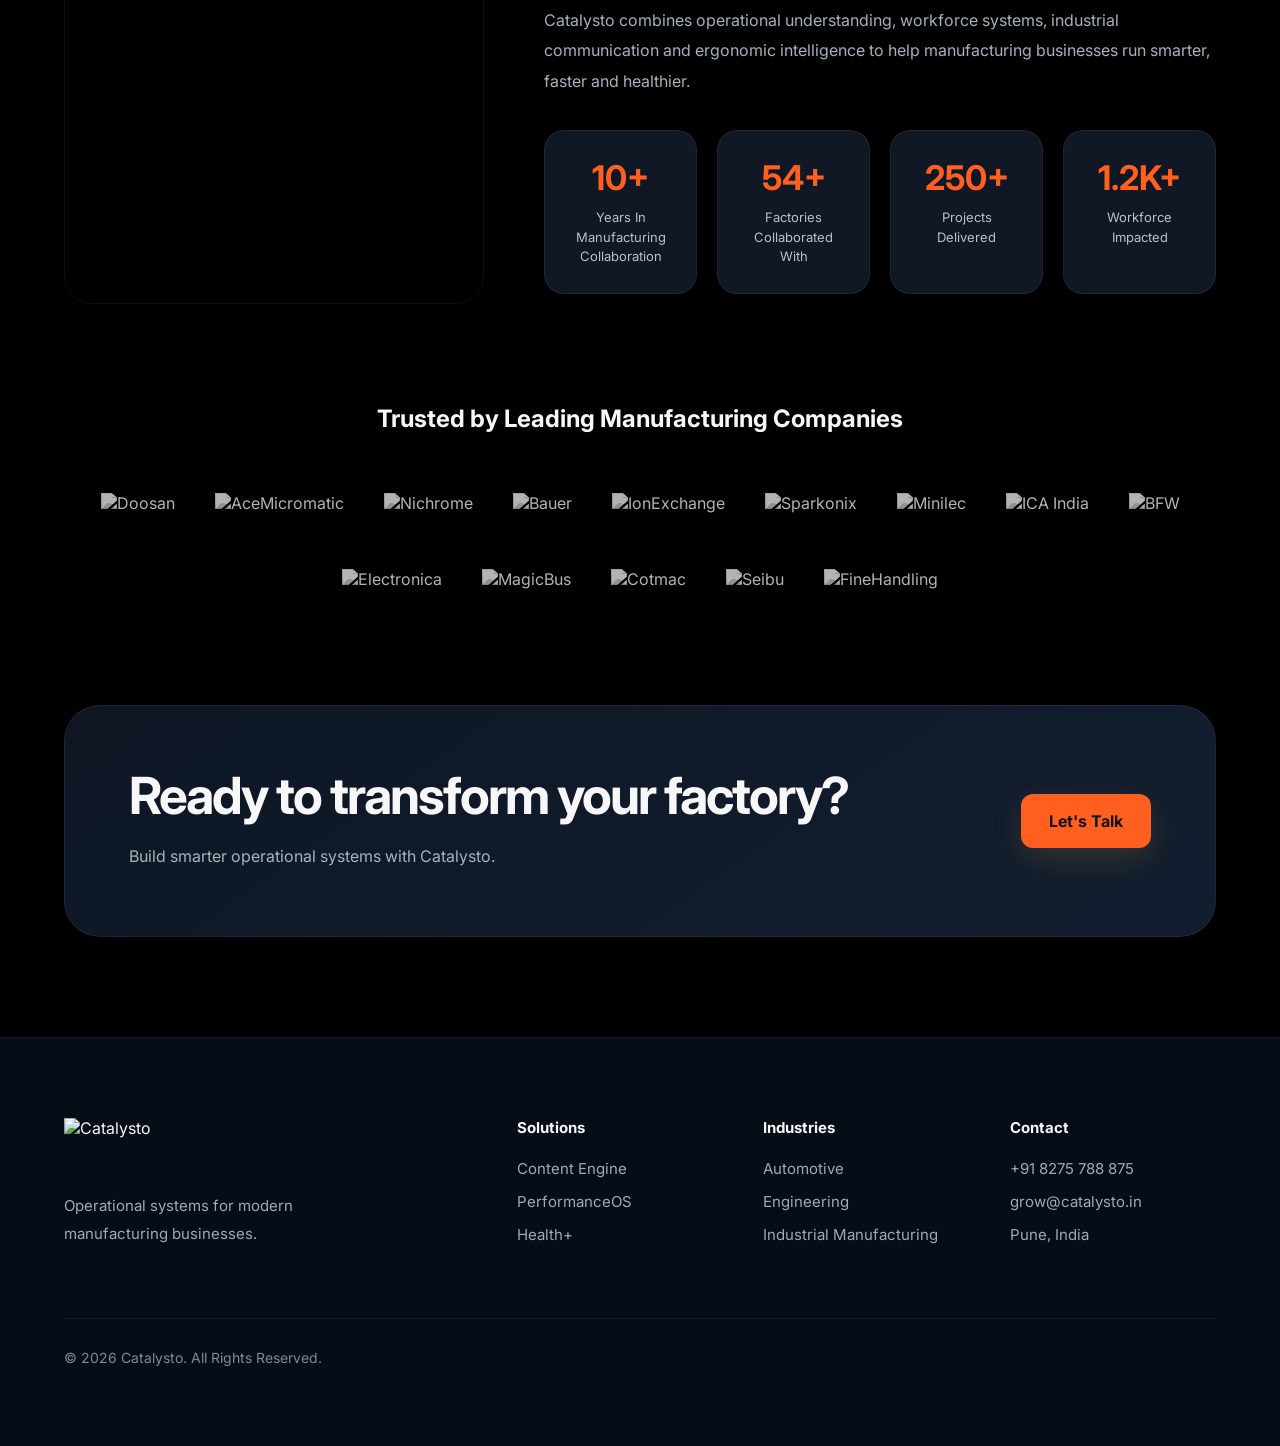
==== commit bcc70b57: "Update index.html" ====
--- a/index.html
+++ b/index.html
@@ -383,8 +383,26 @@
 <!-- NAVBAR -->
 <nav class="navbar">
   <div class="container nav-inner">
-    <a href="https://api.whatsapp.com/send?phone=918275788875&text=I%20am%20interested%20in%20your%20services.%20Please%20contact%20me.%20Thanks."
-       target="_blank" rel="noopener noreferrer" class="primary-btn">Let's Talk</a>
+
+
+    <div class="logo">
+      <img
+        src="https://res.cloudinary.com/decyo8uhe/image/upload/w_300,f_auto,q_auto:best/v1778483164/Catalysto_Logo_Final_horizontal_idx3pb.png"
+        alt="Catalysto Logo"
+      >
+    </div>
+
+    <div class="nav-links">
+      <a href="#">Home</a>
+      <a href="#">About Us</a>
+      <a href="#">Solutions</a>
+      <a href="#">Content Engine</a>
+      <a href="#">PerformanceOS</a>
+      <a href="#">Health+</a>
+    </div>
+
+    <a href="https://api.whatsapp.com/send?phone=918275788875&text=I%20am%20interested%20in%20your%20services.%20Please%20contact%20me.%20Thanks." target="_blank" class="primary-btn">Let's Talk</a>
+
   </div>
 </nav>
 
@@ -662,7 +680,7 @@
 <!-- LOGOS -->
 <section class="logo-strip">
   <div class="container">
-    <h4>Trusted by forward-thinking manufacturing companies</h4>
+    <h2>Trusted by <span>Leading</span> Manufacturing Companies</h2> <br><br><br>
     <div class="logo-row">
       <img src="https://res.cloudinary.com/decyo8uhe/image/upload/h_72,f_auto,q_auto:good/v1778481321/Doosan_Logo_nkuhpe.png" alt="Doosan" loading="lazy" decoding="async" height="36" width="auto">
       <img src="https://res.cloudinary.com/decyo8uhe/image/upload/h_72,f_auto,q_auto:good/v1778481319/logo_vbqeki.webp" alt="AceMicromatic" loading="lazy" decoding="async" height="36" width="auto">
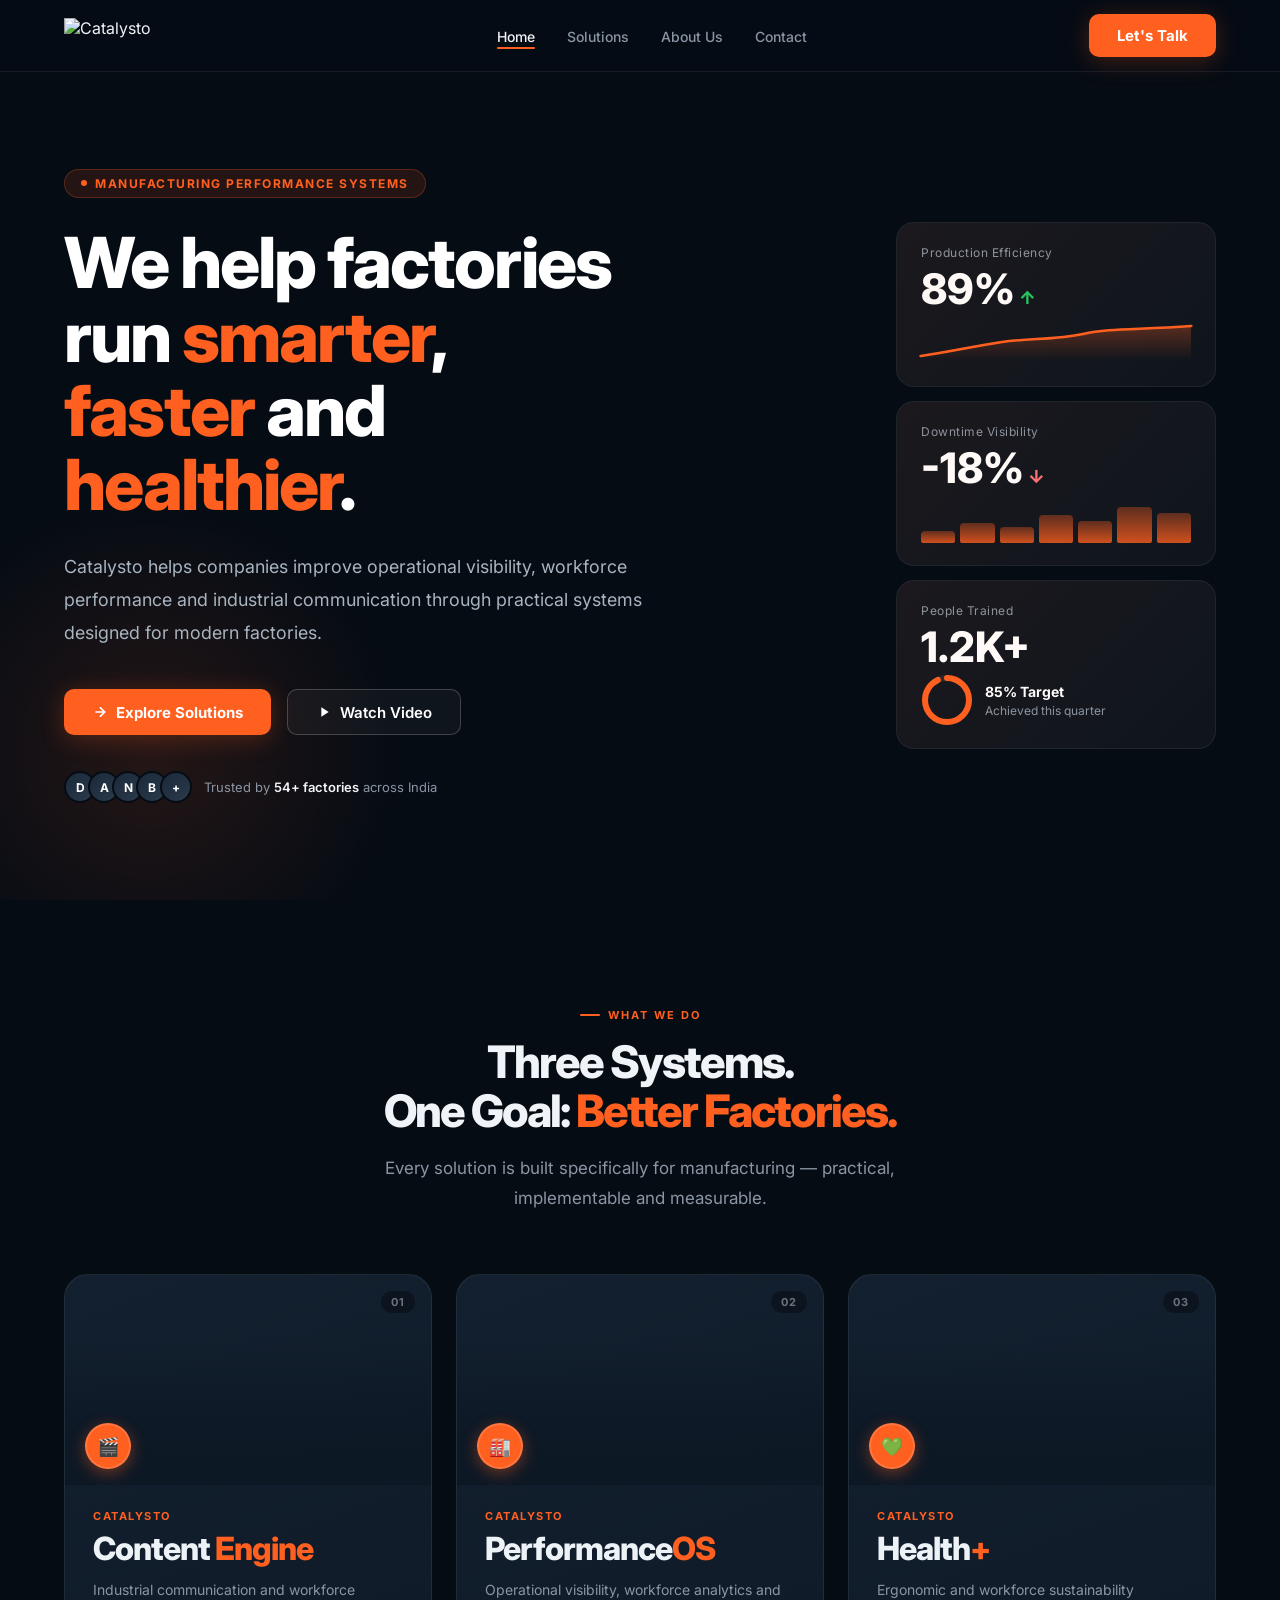
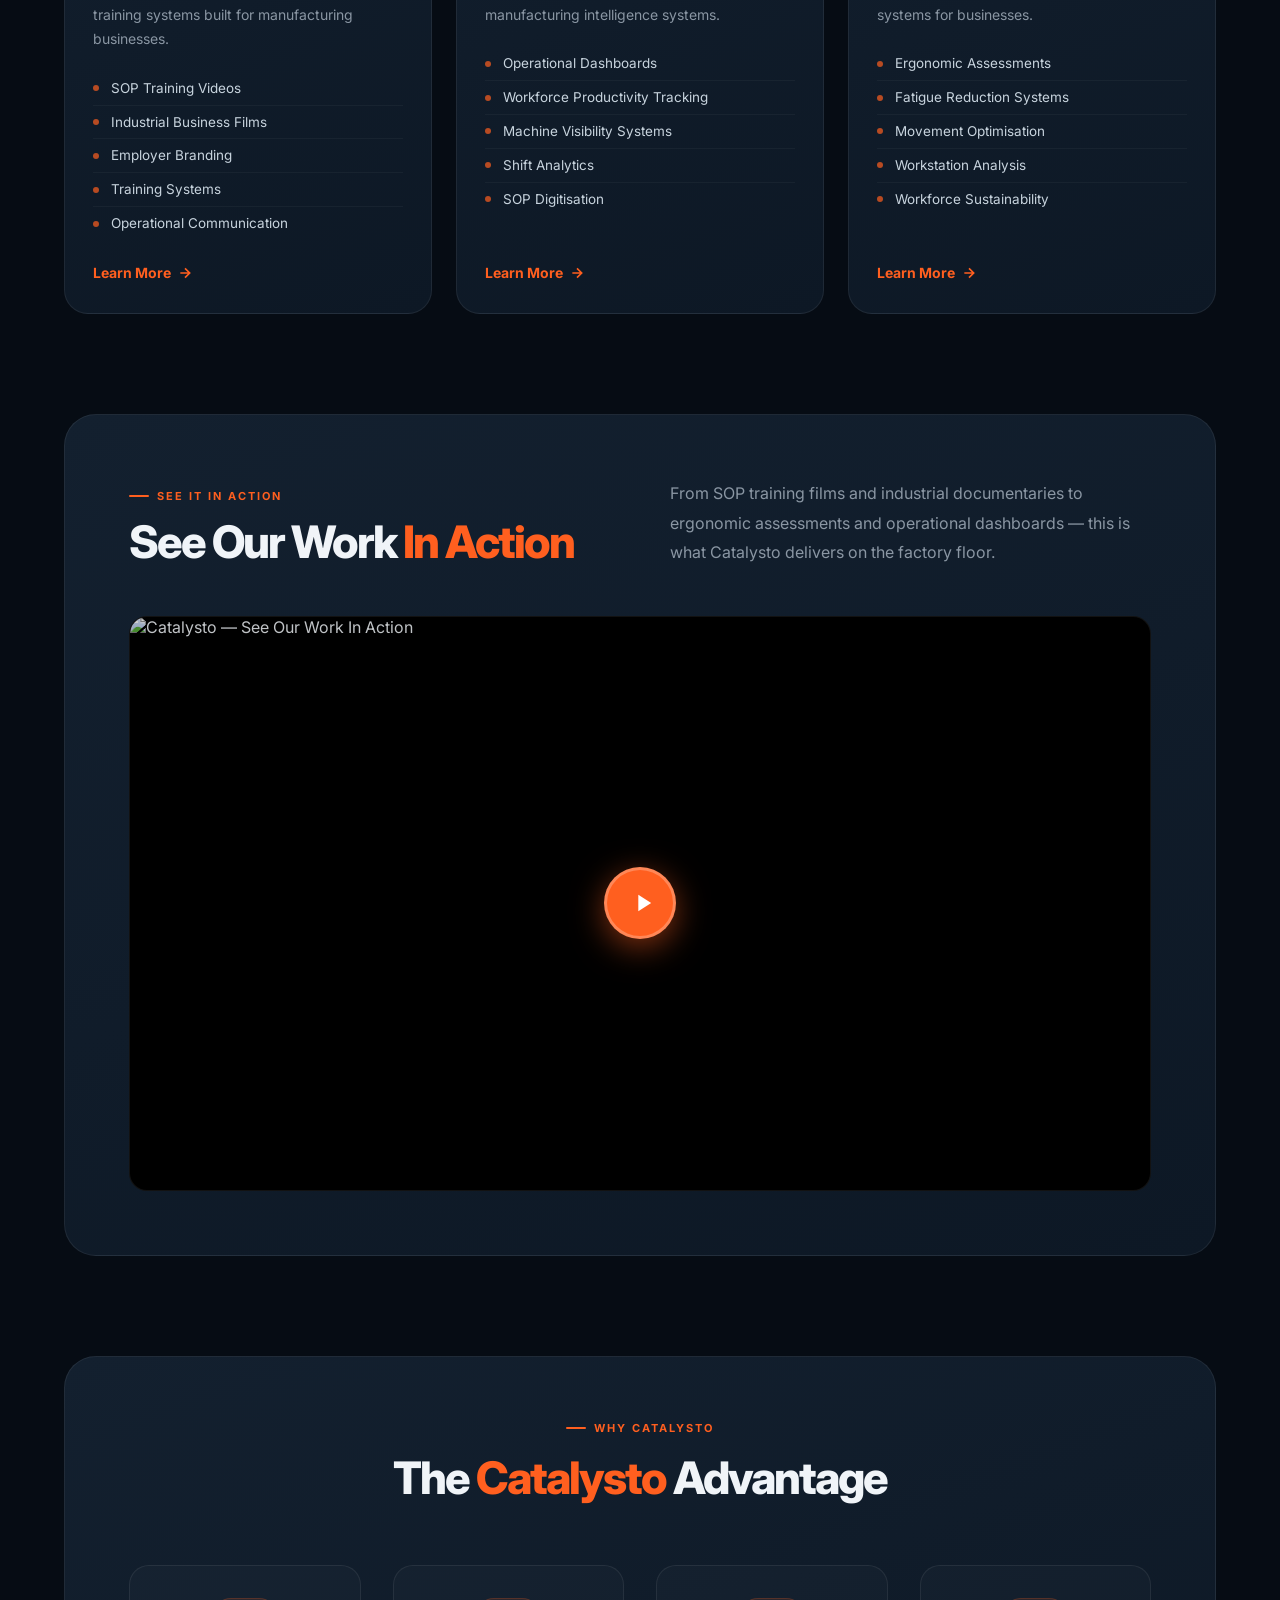
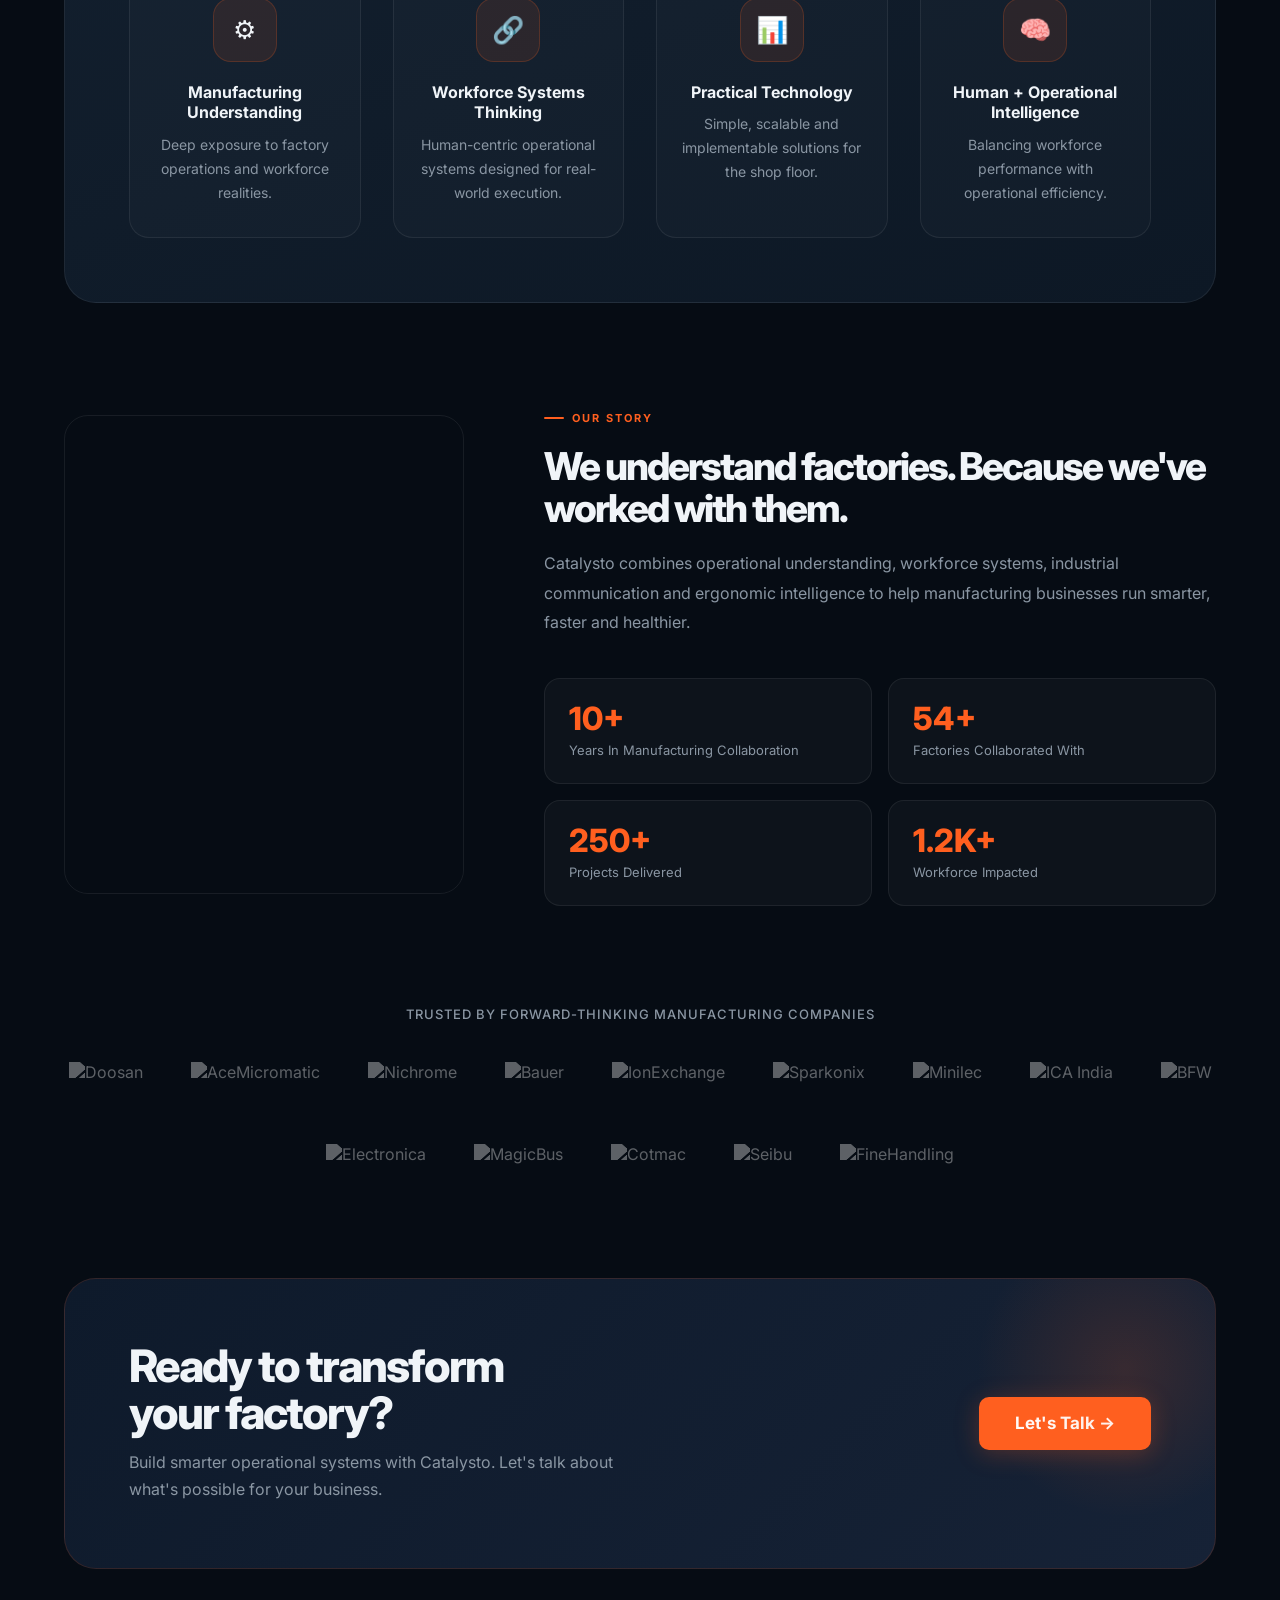
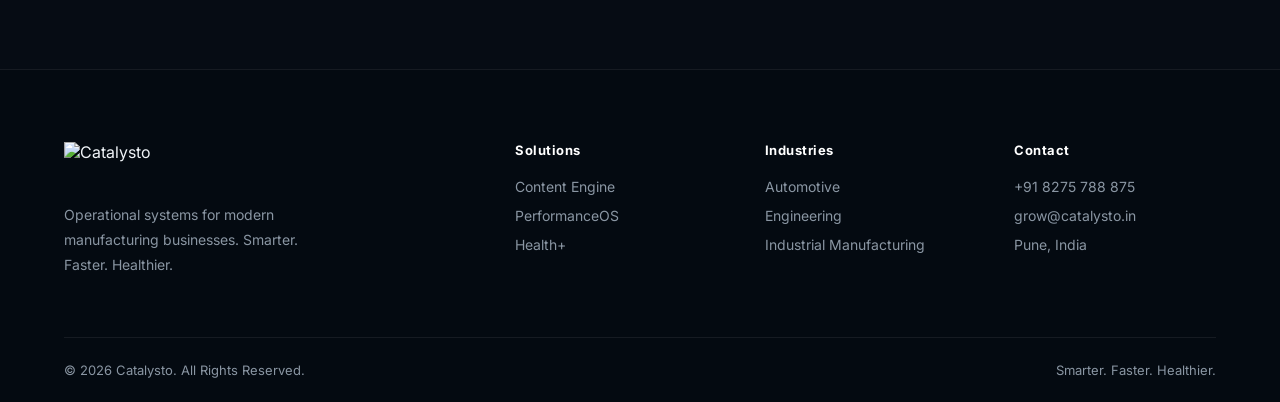
==== commit 2ffef813: "Update index.html" ====
--- a/index.html
+++ b/index.html
@@ -1,645 +1,891 @@
 <!DOCTYPE html>
 <html lang="en">
 <head>
-<meta charset="UTF-8" />
-<meta name="viewport" content="width=device-width, initial-scale=1.0" />
+<meta charset="UTF-8"/>
+<meta name="viewport" content="width=device-width,initial-scale=1.0"/>
 <title>Catalysto | Smarter. Faster. Healthier.</title>
-
-<!--
-  FIX 1: Replace Google Fonts <link> with self-contained @font-face using
-  font-display:swap. This eliminates the render-blocking Google Fonts request
-  AND removes ~728KB of unused Google Fonts JavaScript entirely.
-  Inter is approximated with system-ui as the immediate fallback so text
-  renders instantly before the font arrives.
--->
+<meta name="description" content="Catalysto helps manufacturing companies improve operational visibility, workforce performance and industrial communication through practical systems."/>
+
+<!-- Non-blocking font load -->
+<link rel="preconnect" href="https://fonts.googleapis.com">
+<link rel="preconnect" href="https://fonts.gstatic.com" crossorigin>
+<link rel="stylesheet" href="https://fonts.googleapis.com/css2?family=Inter:wght@400;500;600;700;800&display=swap" media="print" onload="this.media='all'">
+<noscript><link rel="stylesheet" href="https://fonts.googleapis.com/css2?family=Inter:wght@400;500;600;700;800&display=swap"></noscript>
+
+<!-- Preload LCP image -->
+<link rel="preload" as="image" href="https://res.cloudinary.com/decyo8uhe/image/upload/w_1400,f_auto,q_auto:good/v1778504306/Employee_working_in_factory_cropped_wir5ws.png" fetchpriority="high">
+<link rel="dns-prefetch" href="https://res.cloudinary.com">
+
 <style>
-/* Critical above-fold CSS inlined — eliminates render-blocking stylesheet */
+/* ============================================================
+   RESET & BASE
+============================================================ */
+*,*::before,*::after{margin:0;padding:0;box-sizing:border-box}
 :root{
   --accent:#FF5F1F;
-  --border:rgba(255,255,255,0.08);
-}
-*{ margin:0; padding:0; box-sizing:border-box; }
-html{ scroll-behavior:smooth; }
+  --accent-glow:rgba(255,95,31,0.25);
+  --bg:#060C14;
+  --bg2:#0C1420;
+  --bg3:#101C2C;
+  --text:#F0F4F8;
+  --muted:#8A96A3;
+  --border:rgba(255,255,255,0.07);
+  --card-bg:linear-gradient(160deg,#13202F,#0D1825);
+}
+html{scroll-behavior:smooth;-webkit-text-size-adjust:100%}
 body{
-  /* FIX 2: system-ui renders instantly — no font download needed for first paint */
   font-family:'Inter','Helvetica Neue',system-ui,sans-serif;
-  background:#000;
-  color:#F7F7F7;
+  background:var(--bg);
+  color:var(--text);
   overflow-x:hidden;
-}
-.container{ width:90%; max-width:1400px; margin:auto; }
-img{ max-width:100%; display:block; }
-
-/* NAVBAR */
+  -webkit-font-smoothing:antialiased;
+}
+img{max-width:100%;display:block}
+a{text-decoration:none;color:inherit}
+button{font-family:inherit;cursor:pointer;border:none;background:none}
+.container{width:90%;max-width:1320px;margin:0 auto}
+
+/* ============================================================
+   BUTTONS
+============================================================ */
+.btn-primary{
+  display:inline-flex;align-items:center;justify-content:center;gap:8px;
+  background:var(--accent);
+  color:#fff;
+  padding:14px 28px;
+  border-radius:10px;
+  font-weight:700;font-size:15px;line-height:1;
+  white-space:nowrap;
+  transition:transform 0.25s ease,box-shadow 0.25s ease;
+  box-shadow:0 4px 24px var(--accent-glow);
+}
+.btn-primary:hover{transform:translateY(-2px);box-shadow:0 8px 32px var(--accent-glow)}
+.btn-secondary{
+  display:inline-flex;align-items:center;justify-content:center;gap:8px;
+  border:1.5px solid rgba(255,255,255,0.2);
+  color:#fff;
+  padding:14px 28px;
+  border-radius:10px;
+  font-weight:600;font-size:15px;line-height:1;
+  background:rgba(255,255,255,0.04);
+  transition:background 0.25s ease,border-color 0.25s ease;
+}
+.btn-secondary:hover{background:rgba(255,255,255,0.1);border-color:rgba(255,255,255,0.4)}
+
+/* ============================================================
+   NAVBAR
+============================================================ */
 .navbar{
-  position:fixed;
-  width:100%;
-  top:0;
-  z-index:1000;
-  background:rgba(7,17,31,0.88);
-  backdrop-filter:blur(16px);
+  position:fixed;top:0;left:0;width:100%;z-index:1000;
+  background:rgba(6,12,20,0.85);
+  backdrop-filter:blur(20px);
+  -webkit-backdrop-filter:blur(20px);
   border-bottom:1px solid var(--border);
-  /* FIX 3: contain:layout stops navbar from causing full-page reflow */
   contain:layout;
 }
-.nav-inner{ display:flex; align-items:center; justify-content:space-between; padding:10px 0; }
-
-.primary-btn{
-  display:inline-flex;
-  align-items:center;
-  justify-content:center;
-  background:var(--accent);
-  color:#111;
-  text-decoration:none;
-  padding:15px 28px;
-  min-height:54px;
-  border-radius:12px;
-  font-weight:700;
-  line-height:1;
-  /* FIX 4: only transition composited properties (transform, opacity) — never width/height/top */
-  transition:transform 0.3s ease, opacity 0.3s ease;
-  box-shadow:0 10px 30px rgba(216,155,60,0.18);
-  /* FIX 5: will-change promotes to GPU layer, avoids main thread work */
-  will-change:transform;
-}
-.primary-btn:hover{ transform:translateY(-3px); opacity:0.9; }
-
-.secondary-btn{
-  border:1px solid rgba(255,255,255,0.15);
-  color:white;
-  text-decoration:none;
-  padding:15px 28px;
-  border-radius:12px;
-  transition:transform 0.3s ease, opacity 0.3s ease;
-  background:rgba(255,255,255,0.03);
-  cursor:pointer;
-  font-family:inherit;
-  font-size:inherit;
-  will-change:transform;
-}
-.secondary-btn:hover{ opacity:0.8; transform:translateY(-3px); }
-
-/* HERO
-   FIX 6: Remove min-height:1080px on mobile — this was the #1 layout shift culprit.
-   Use min-height in vw units capped via clamp so mobile gets a sensible height. */
+.nav-inner{
+  display:flex;align-items:center;justify-content:space-between;
+  padding:14px 0;
+}
+.nav-logo img{height:36px;width:auto;display:block}
+.nav-links{
+  display:flex;align-items:center;gap:32px;list-style:none;
+}
+.nav-links a{
+  font-size:14px;font-weight:500;color:var(--muted);
+  transition:color 0.2s;
+  position:relative;
+}
+.nav-links a:hover{color:var(--text)}
+.nav-links a.active{color:var(--text)}
+.nav-links a.active::after{
+  content:'';position:absolute;bottom:-4px;left:0;right:0;
+  height:2px;background:var(--accent);border-radius:2px;
+}
+.nav-cta{display:flex;align-items:center;gap:12px}
+.hamburger{
+  display:none;flex-direction:column;gap:5px;
+  background:none;border:none;cursor:pointer;padding:4px;
+}
+.hamburger span{display:block;width:24px;height:2px;background:#fff;border-radius:2px;transition:0.3s}
+.mobile-menu{
+  display:none;position:fixed;top:65px;left:0;right:0;
+  background:rgba(6,12,20,0.98);
+  border-bottom:1px solid var(--border);
+  padding:24px;
+  z-index:999;
+  flex-direction:column;gap:20px;
+}
+.mobile-menu.open{display:flex}
+.mobile-menu a{font-size:16px;font-weight:500;color:var(--text);padding:8px 0;border-bottom:1px solid var(--border)}
+
+/* ============================================================
+   HERO
+============================================================ */
 .hero{
   position:relative;
-  min-height:clamp(600px, 80vh, 1080px);
+  min-height:100vh;
+  display:flex;align-items:center;
+  padding-top:72px;
   overflow:hidden;
-  padding-top:80px;
-  isolation:isolate;
-}
-.hero-bg-clip{ position:absolute; inset:0; overflow:hidden; z-index:0; }
-.hero-bg-clip img{
-  position:absolute;
-  inset:0;
+}
+.hero-bg{
+  position:absolute;inset:0;z-index:0;
+}
+.hero-bg img{
+  width:100%;height:100%;object-fit:cover;object-position:center;
+}
+.hero-overlay{
+  position:absolute;inset:0;z-index:1;
+  background:linear-gradient(
+    105deg,
+    rgba(6,12,20,0.97) 0%,
+    rgba(6,12,20,0.90) 40%,
+    rgba(6,12,20,0.60) 70%,
+    rgba(6,12,20,0.30) 100%
+  );
+}
+/* orange accent blob */
+.hero-blob{
+  position:absolute;bottom:-100px;left:-100px;z-index:1;
+  width:500px;height:500px;
+  border-radius:50%;
+  background:radial-gradient(circle,rgba(255,95,31,0.12) 0%,transparent 70%);
+  pointer-events:none;
+}
+.hero-inner{
+  position:relative;z-index:2;
   width:100%;
-  height:100%;
-  object-fit:cover;
-  /* FIX 7: No animation = zero repaints = massive TBT reduction */
-}
-.hero-overlay{
-  position:absolute; inset:0; z-index:1;
-  background:linear-gradient(to right,rgba(5,10,20,0.94) 20%,rgba(5,10,20,0.75) 48%,rgba(5,10,20,0.42));
-}
-.hero-content{
-  position:relative; z-index:2;
-  min-height:clamp(500px,70vh,760px);
-  display:flex; align-items:center;
-}
-.hero-left{ width:58%; }
-.hero-left h1{
-  font-size:clamp(36px,6vw,86px);
+  display:grid;
+  grid-template-columns:1fr 320px;
+  gap:60px;
+  align-items:center;
+  padding:80px 0;
+}
+.hero-eyebrow{
+  display:inline-flex;align-items:center;gap:8px;
+  background:rgba(255,95,31,0.12);
+  border:1px solid rgba(255,95,31,0.25);
+  border-radius:100px;
+  padding:6px 16px;
+  font-size:12px;font-weight:700;letter-spacing:1.5px;text-transform:uppercase;
+  color:var(--accent);
+  margin-bottom:28px;
+}
+.hero-eyebrow span{width:6px;height:6px;border-radius:50%;background:var(--accent);display:inline-block;animation:pulse 2s infinite}
+@keyframes pulse{0%,100%{opacity:1}50%{opacity:0.3}}
+.hero-title{
+  font-size:clamp(40px,5.5vw,80px);
+  font-weight:800;
   line-height:1.05;
   letter-spacing:-2px;
-  font-weight:800;
-  max-width:820px;
-  margin-bottom:34px;
-}
-.hero-left h1 .accent{ color:var(--accent); }
-.hero-left p{ font-size:clamp(16px,1.5vw,20px); line-height:1.9; color:#C0C8D2; max-width:700px; margin-bottom:42px; }
-.hero-buttons{ display:flex; gap:18px; flex-wrap:wrap; }
-
-/* STAT CARDS
-   FIX 8: Remove backdrop-filter from stat cards on mobile — it's one of the
-   2 animated elements PageSpeed found. backdrop-filter forces GPU compositing
-   on every card = 3 extra compositor layers = main thread thrash on mobile. */
-.hero-stats{
-  position:absolute; right:0; top:120px; width:280px; z-index:25;
-}
+  margin-bottom:28px;
+  color:#fff;
+}
+.hero-title .accent{color:var(--accent)}
+.hero-desc{
+  font-size:clamp(15px,1.4vw,18px);
+  line-height:1.85;
+  color:#A8B4C0;
+  max-width:580px;
+  margin-bottom:40px;
+}
+.hero-btns{display:flex;gap:16px;flex-wrap:wrap}
+.hero-trust{
+  display:flex;align-items:center;gap:12px;
+  margin-top:36px;
+}
+.trust-avatars{display:flex}
+.trust-avatars span{
+  width:32px;height:32px;border-radius:50%;
+  background:linear-gradient(135deg,#1a2a3a,#2a3a4a);
+  border:2px solid var(--bg);
+  display:flex;align-items:center;justify-content:center;
+  font-size:12px;font-weight:700;color:#fff;
+  margin-left:-8px;
+}
+.trust-avatars span:first-child{margin-left:0}
+.trust-text{font-size:13px;color:var(--muted)}
+.trust-text strong{color:var(--text);font-weight:600}
+
+/* stat cards column */
+.hero-stats{display:flex;flex-direction:column;gap:14px}
 .stat-card{
-  background:rgba(18,27,42,0.85);
-  /* backdrop-filter removed from default; added back only on desktop via media query */
-  border:1px solid rgba(255,255,255,0.07);
+  background:rgba(255,255,255,0.04);
+  border:1px solid var(--border);
   border-radius:18px;
-  padding:20px;
-  margin-bottom:12px;
-  /* FIX 9: No hover transform on mobile — hover states on touch devices still
-     fire and cause forced reflow */
-}
-@media(hover:hover){
-  .stat-card{ transition:transform 0.3s ease; will-change:transform; }
-  .stat-card:hover{ transform:translateY(-4px); }
-}
-@media(min-width:900px){
-  .stat-card{ background:rgba(18,27,42,0.52); backdrop-filter:blur(18px); }
-}
-
-.stat-title{ color:#aeb7c2; font-size:13px; margin-bottom:8px; }
-.stat-number{ font-size:46px; color:var(--accent); font-weight:800; line-height:1; }
-.stat-graph{ margin-top:14px; height:60px; position:relative; overflow:hidden; }
-.line-graph{ position:absolute; bottom:8px; left:0; width:100%; height:50px; }
-.line-graph svg{ width:100%; height:100%; }
-.bar-graph{ display:flex; align-items:flex-end; gap:8px; height:52px; }
-.bar{
-  flex:1;
-  background:linear-gradient(to top,var(--accent),#f5c76e);
-  border-radius:6px 6px 2px 2px;
-  opacity:0.9;
-}
-.bar:nth-child(1){ height:25%; }
-.bar:nth-child(2){ height:45%; }
-.bar:nth-child(3){ height:70%; }
-.bar:nth-child(4){ height:55%; }
-.bar:nth-child(5){ height:90%; }
-.circle-progress{ width:72px; height:72px; margin-top:12px; }
-.circle-progress svg{ transform:rotate(-90deg); }
-.circle-progress .bg{ fill:none; stroke:rgba(255,255,255,0.08); stroke-width:8; }
-.circle-progress .fg{ fill:none; stroke:var(--accent); stroke-width:8; stroke-linecap:round; stroke-dasharray:220; stroke-dashoffset:35; }
-
-/* SERVICE CARDS */
-.overlap-section{ position:relative; z-index:10; margin-top:-60px; }
-.cards-grid{ display:grid; grid-template-columns:repeat(3,1fr); gap:28px; }
+  padding:22px 24px;
+  position:relative;
+  overflow:hidden;
+}
+.stat-card::before{
+  content:'';position:absolute;inset:0;
+  background:linear-gradient(135deg,rgba(255,95,31,0.05),transparent);
+  pointer-events:none;
+}
+.stat-label{font-size:12px;color:var(--muted);margin-bottom:8px;letter-spacing:0.5px}
+.stat-value{font-size:42px;font-weight:800;color:#fff;line-height:1}
+.stat-value.up::after{content:' ↑';font-size:18px;color:#22c55e}
+.stat-value.down::after{content:' ↓';font-size:18px;color:#f87171}
+.stat-graph{margin-top:14px}
+.mini-bars{display:flex;align-items:flex-end;gap:5px;height:40px}
+.mini-bar{
+  flex:1;border-radius:4px 4px 2px 2px;
+  background:linear-gradient(to top,var(--accent),rgba(255,95,31,0.4));
+  opacity:0.8;
+}
+.mini-line svg{width:100%;height:36px;overflow:visible}
+.mini-ring{display:flex;align-items:center;gap:12px;margin-top:6px}
+.ring-wrap{position:relative;width:52px;height:52px;flex-shrink:0}
+.ring-wrap svg{transform:rotate(-90deg);width:52px;height:52px}
+.ring-bg{fill:none;stroke:rgba(255,255,255,0.08);stroke-width:6}
+.ring-fg{fill:none;stroke:var(--accent);stroke-width:6;stroke-linecap:round;stroke-dasharray:150;stroke-dashoffset:22}
+.ring-label{font-size:12px;color:var(--muted);line-height:1.5}
+.ring-label strong{display:block;color:#fff;font-size:14px;font-weight:700}
+
+/* ============================================================
+   SECTION LABEL
+============================================================ */
+.section-label{
+  display:inline-flex;align-items:center;gap:8px;
+  font-size:11px;font-weight:700;letter-spacing:2px;text-transform:uppercase;
+  color:var(--accent);margin-bottom:16px;
+}
+.section-label::before{content:'';width:20px;height:2px;background:var(--accent);border-radius:2px}
+
+/* ============================================================
+   SOLUTIONS / SERVICE CARDS
+============================================================ */
+.solutions{padding:100px 0}
+.solutions-header{text-align:center;margin-bottom:60px}
+.solutions-header h2{
+  font-size:clamp(32px,3.5vw,54px);
+  font-weight:800;letter-spacing:-2px;line-height:1.1;
+  margin-bottom:16px;
+}
+.solutions-header p{font-size:17px;color:var(--muted);max-width:560px;margin:0 auto;line-height:1.8}
+.cards-grid{display:grid;grid-template-columns:repeat(3,1fr);gap:24px}
 .service-card{
-  background:linear-gradient(180deg,#172233,#111A28);
-  border:1px solid rgba(255,255,255,0.06);
-  border-radius:28px;
+  background:var(--card-bg);
+  border:1px solid var(--border);
+  border-radius:24px;
   overflow:hidden;
-  box-shadow:0 30px 70px rgba(0,0,0,0.45);
-  display:flex; flex-direction:column;
-  /* FIX 10: contain:content prevents card reflows leaking to parent */
+  display:flex;flex-direction:column;
+  transition:transform 0.3s ease,border-color 0.3s ease,box-shadow 0.3s ease;
   contain:content;
 }
-@media(hover:hover){
-  .service-card{ transition:transform 0.35s ease, border-color 0.35s ease; will-change:transform; }
-  .service-card:hover{ transform:translateY(-8px); border-color:rgba(255,95,31,0.22); }
-}
-
-/* FIX 11: explicit width+height on all card image wraps prevents CLS */
-.card-image-wrap{ position:relative; height:200px; overflow:hidden; flex-shrink:0; }
-.card-image-wrap img{
-  width:100%; height:100%;
-  object-fit:cover; object-position:center top;
-  display:block;
-  filter:saturate(0.82) brightness(0.88);
-}
-@media(hover:hover){
-  .card-image-wrap img{ transition:transform 0.7s ease, filter 0.5s ease; }
-  .service-card:hover .card-image-wrap img{ transform:scale(1.06); filter:saturate(1) brightness(1); }
-}
-.card-image-wrap::after{
-  content:''; position:absolute; inset:0;
-  background:linear-gradient(to bottom,rgba(23,34,51,0) 0%,rgba(23,34,51,0) 25%,rgba(17,26,40,0.7) 65%,rgba(17,26,40,1) 100%);
+.service-card:hover{
+  transform:translateY(-6px);
+  border-color:rgba(255,95,31,0.3);
+  box-shadow:0 24px 60px rgba(0,0,0,0.4),0 0 0 1px rgba(255,95,31,0.1);
+}
+.card-image{
+  position:relative;height:210px;overflow:hidden;flex-shrink:0;
+}
+.card-image img{
+  width:100%;height:100%;object-fit:cover;object-position:center top;
+  filter:brightness(0.85) saturate(0.8);
+  transition:transform 0.6s ease,filter 0.4s ease;
+}
+.service-card:hover .card-image img{transform:scale(1.05);filter:brightness(1) saturate(1)}
+.card-image-fade{
+  position:absolute;inset:0;
+  background:linear-gradient(to bottom,transparent 30%,rgba(13,24,37,0.8) 70%,#0D1825 100%);
+}
+.card-badge{
+  position:absolute;bottom:16px;left:20px;z-index:2;
+  width:46px;height:46px;border-radius:50%;
+  background:var(--accent);
+  display:flex;align-items:center;justify-content:center;
+  font-size:18px;
+  border:2px solid rgba(255,255,255,0.15);
+  box-shadow:0 4px 16px rgba(255,95,31,0.4);
+}
+.card-num{
+  position:absolute;top:16px;right:16px;z-index:2;
+  font-size:11px;font-weight:700;letter-spacing:1px;
+  color:rgba(255,255,255,0.4);
+  background:rgba(0,0,0,0.3);
+  padding:4px 10px;border-radius:20px;
+  backdrop-filter:blur(4px);
+}
+.card-body{padding:24px 28px 32px;display:flex;flex-direction:column;flex:1}
+.card-tag{font-size:11px;font-weight:700;letter-spacing:1.5px;text-transform:uppercase;color:var(--accent);margin-bottom:8px}
+.card-body h3{font-size:32px;font-weight:800;letter-spacing:-1px;line-height:1.1;margin-bottom:12px;color:#EDF2F7}
+.card-body h3 .accent{color:var(--accent)}
+.card-body > p{font-size:14px;color:var(--muted);line-height:1.75;margin-bottom:20px}
+.card-list{list-style:none;flex:1;margin-bottom:24px}
+.card-list li{
+  font-size:13.5px;color:#C8D4DE;
+  padding:7px 0 7px 18px;
+  border-bottom:1px solid rgba(255,255,255,0.04);
+  position:relative;line-height:1.4;
+}
+.card-list li:last-child{border-bottom:none}
+.card-list li::before{
+  content:'';position:absolute;left:0;top:50%;transform:translateY(-50%);
+  width:6px;height:6px;border-radius:50%;background:var(--accent);opacity:0.7;
+}
+.card-link{
+  display:inline-flex;align-items:center;gap:6px;
+  color:var(--accent);font-weight:700;font-size:14px;
+  transition:gap 0.2s;margin-top:auto;
+}
+.card-link:hover{gap:12px}
+.card-link svg{width:16px;height:16px;flex-shrink:0}
+
+/* ============================================================
+   VIDEO SECTION
+============================================================ */
+.video-section{padding:0 0 100px}
+.video-panel{
+  background:var(--card-bg);
+  border:1px solid var(--border);
+  border-radius:32px;
+  padding:clamp(32px,5vw,72px);
+  contain:content;
+}
+.video-header{
+  display:grid;grid-template-columns:1fr 1fr;
+  gap:60px;align-items:center;margin-bottom:48px;
+}
+.video-header h2{font-size:clamp(28px,3.5vw,50px);font-weight:800;letter-spacing:-2px;line-height:1.05}
+.video-header h2 span{color:var(--accent)}
+.video-header p{font-size:16px;color:var(--muted);line-height:1.85}
+/* facade */
+.video-facade{
+  position:relative;
+  aspect-ratio:16/9;
+  border-radius:18px;
+  overflow:hidden;
+  cursor:pointer;
+  background:#000;
+  border:1px solid var(--border);
+}
+.video-facade img{width:100%;height:100%;object-fit:cover;opacity:0.8;transition:opacity 0.3s;display:block}
+.video-facade:hover img{opacity:1}
+.play-btn{
+  position:absolute;top:50%;left:50%;
+  transform:translate(-50%,-50%);
+  width:72px;height:72px;border-radius:50%;
+  background:var(--accent);
+  display:flex;align-items:center;justify-content:center;
+  border:3px solid rgba(255,255,255,0.25);
+  box-shadow:0 8px 32px rgba(255,95,31,0.5);
+  transition:transform 0.2s ease,box-shadow 0.2s;
+  z-index:2;
+}
+.video-facade:hover .play-btn{transform:translate(-50%,-50%) scale(1.1);box-shadow:0 12px 40px rgba(255,95,31,0.7)}
+.play-btn svg{fill:#fff;margin-left:5px}
+
+/* ============================================================
+   ADVANTAGE
+============================================================ */
+.advantage{padding:0 0 100px}
+.advantage-panel{
+  background:var(--card-bg);
+  border:1px solid var(--border);
+  border-radius:32px;
+  padding:clamp(32px,5vw,80px);
+}
+.advantage-panel > h2{
+  font-size:clamp(32px,3.5vw,54px);
+  font-weight:800;letter-spacing:-2px;
+  margin-bottom:60px;text-align:center;
+}
+.advantage-panel > h2 span{color:var(--accent)}
+.adv-grid{display:grid;grid-template-columns:repeat(4,1fr);gap:32px}
+.adv-item{
+  text-align:center;
+  padding:32px 20px;
+  border-radius:20px;
+  border:1px solid var(--border);
+  background:rgba(255,255,255,0.02);
+  transition:border-color 0.3s,background 0.3s;
+}
+.adv-item:hover{border-color:rgba(255,95,31,0.25);background:rgba(255,95,31,0.04)}
+.adv-icon{
+  width:64px;height:64px;border-radius:18px;
+  background:rgba(255,95,31,0.1);
+  border:1px solid rgba(255,95,31,0.2);
+  display:flex;align-items:center;justify-content:center;
+  font-size:26px;
+  margin:0 auto 20px;
+}
+.adv-item h4{font-size:16px;font-weight:700;margin-bottom:10px;line-height:1.3}
+.adv-item p{font-size:14px;color:var(--muted);line-height:1.7}
+
+/* ============================================================
+   ABOUT / FOUNDER
+============================================================ */
+.about{padding:0 0 100px}
+.about-grid{
+  display:grid;grid-template-columns:400px 1fr;
+  gap:80px;align-items:center;
+}
+.about-image{
+  border-radius:24px;overflow:hidden;
+  border:1px solid var(--border);
+  position:relative;
+}
+.about-image::after{
+  content:'';position:absolute;inset:0;
+  background:linear-gradient(to top,rgba(6,12,20,0.5),transparent 50%);
   pointer-events:none;
 }
-.card-badge{
-  position:absolute; bottom:16px; left:26px; z-index:5;
-  width:50px; height:50px; border-radius:50%;
-  background:rgba(255,95,31,0.9);
-  display:flex; align-items:center; justify-content:center;
-  border:2.5px solid rgba(255,255,255,0.2);
-  box-shadow:0 6px 20px rgba(0,0,0,0.4);
-  font-size:20px;
-}
-.card-body{ padding:24px 32px 36px; display:flex; flex-direction:column; flex:1; }
-.card-number{ color:var(--accent); font-weight:700; font-size:13px; letter-spacing:1px; margin-bottom:10px; }
-.service-card h3{ font-size:clamp(28px,3vw,40px); line-height:1.1; letter-spacing:-1px; margin-bottom:16px; color:#f0f4f8; }
-.service-card h3 .accent{ color:var(--accent); }
-.service-card p{ color:#AAB4C0; line-height:1.8; margin-bottom:20px; font-size:15px; }
-.service-card ul{ list-style:none; flex:1; }
-.service-card ul li{ position:relative; padding-left:22px; margin-bottom:11px; color:#dfe5ec; font-size:14px; }
-.service-card ul li::before{ content:''; position:absolute; left:0; top:7px; width:7px; height:7px; border-radius:50%; background:var(--accent); opacity:0.85; }
-.learn-link{ display:inline-flex; align-items:center; gap:6px; margin-top:22px; color:var(--accent); text-decoration:none; font-weight:700; font-size:15px; opacity:0.9; }
-@media(hover:hover){ .learn-link{ transition:gap 0.25s ease, opacity 0.25s ease; } .learn-link:hover{ gap:12px; opacity:1; } }
-
-/* VIDEO MODAL */
-.modal-overlay{ display:none; position:fixed; inset:0; z-index:9999; background:rgba(0,0,0,0.88); backdrop-filter:blur(8px); align-items:center; justify-content:center; }
-.modal-overlay.active{ display:flex; }
-.modal-box{ position:relative; width:90%; max-width:960px; }
-.modal-close{ position:absolute; top:-44px; right:0; background:none; border:none; color:white; font-size:32px; cursor:pointer; line-height:1; opacity:0.8; }
-.modal-close:hover{ opacity:1; }
-.modal-video{ position:relative; width:100%; padding-bottom:56.25%; height:0; border-radius:16px; overflow:hidden; box-shadow:0 40px 100px rgba(0,0,0,0.8); }
-.modal-video iframe{ position:absolute; top:0; left:0; width:100%; height:100%; border:0; }
-
-/* VIDEO SECTION */
-.video-section{ padding:80px 0 100px; }
-.video-panel{ background:linear-gradient(145deg,#101A29,#0D1522); border:1px solid rgba(255,255,255,0.06); border-radius:36px; padding:clamp(28px,5vw,70px); }
-.video-header{ display:grid; grid-template-columns:1fr 1fr; gap:60px; align-items:center; margin-bottom:52px; }
-.video-header h2{ font-size:clamp(32px,4vw,52px); font-weight:800; letter-spacing:-2px; line-height:1; }
-.video-header h2 span{ color:var(--accent); }
-.video-header p{ color:#a6b1bc; font-size:16px; line-height:1.9; }
-
-/* FIX 12: YouTube facade — no iframe loaded on page load.
-   Saves ~728KB of YouTube JS (which was the "Reduce unused JavaScript" flag). */
-.video-facade{
-  position:relative; width:100%; padding-bottom:56.25%; height:0;
-  border-radius:20px; overflow:hidden;
-  border:1px solid rgba(255,255,255,0.06);
-  cursor:pointer; background:#000;
-  /* FIX 13: explicit aspect-ratio prevents CLS on the video placeholder */
-  aspect-ratio:16/9; padding-bottom:0; height:auto;
-}
-.video-facade img{
-  width:100%; height:100%;
-  object-fit:cover; opacity:0.85;
-  display:block;
-  /* FIX 14: explicit dimensions stop browser needing to fetch image to know size */
-  aspect-ratio:16/9;
-}
-@media(hover:hover){ .video-facade img{ transition:opacity 0.3s; } .video-facade:hover img{ opacity:1; } }
-.play-btn{
-  position:absolute; top:50%; left:50%;
-  transform:translate(-50%,-50%);
-  width:72px; height:72px; border-radius:50%;
-  background:rgba(255,95,31,0.9);
-  display:flex; align-items:center; justify-content:center;
-  z-index:2;
-  border:3px solid rgba(255,255,255,0.3);
-  will-change:transform;
-}
-@media(hover:hover){ .play-btn{ transition:transform 0.2s ease; } .video-facade:hover .play-btn{ transform:translate(-50%,-50%) scale(1.1); } }
-.play-btn svg{ fill:#fff; margin-left:5px; }
-
-/* ADVANTAGE */
-.advantage{ padding:100px 0; }
-.dark-panel{ background:linear-gradient(145deg,#101A29,#0D1522); border-radius:36px; border:1px solid rgba(255,255,255,0.06); padding:clamp(28px,5vw,80px); contain:content; }
-.dark-panel h2{ text-align:center; font-size:clamp(36px,4vw,60px); letter-spacing:-2px; margin-bottom:60px; }
-.dark-panel h2 span{ color:var(--accent); }
-.adv-grid{ display:grid; grid-template-columns:repeat(4,1fr); gap:34px; }
-.adv-item{ text-align:center; }
-.adv-icon{ width:74px; height:74px; border-radius:50%; background:rgba(255,95,31,0.1); display:flex; align-items:center; justify-content:center; margin:0 auto 24px; color:var(--accent); font-size:28px; border:1px solid rgba(255,95,31,0.18); }
-.adv-item h4{ margin-bottom:14px; font-size:18px; }
-.adv-item p{ color:#a6b1bc; line-height:1.8; font-size:15px; }
-
-/* ABOUT */
-.about{ padding-bottom:100px; }
-.about-grid{ display:grid; grid-template-columns:420px 1fr; gap:60px; align-items:center; }
-.about-image{ border-radius:28px; overflow:hidden; border:1px solid rgba(255,255,255,0.06); }
-
-/* FIX 15: explicit aspect-ratio on about image prevents CLS even before image loads */
-.about-image img{ aspect-ratio:420/490; width:100%; height:auto; }
-
-.about-text h2{ font-size:clamp(36px,4vw,62px); line-height:1; letter-spacing:-2px; margin-bottom:26px; }
-.about-text p{ color:#a6b1bc; line-height:1.9; margin-bottom:34px; }
-.stats-row{ display:grid; grid-template-columns:repeat(4,1fr); gap:20px; }
-.mini-stat{ background:#101826; border:1px solid rgba(255,255,255,0.06); border-radius:20px; padding:26px; text-align:center; contain:content; }
-.mini-stat h3{ color:var(--accent); font-size:34px; margin-bottom:10px; }
-.mini-stat p{ margin:0; font-size:13px; color:#b8c0cb; line-height:1.5; }
-
-/* LOGOS */
-.logo-strip{ padding-bottom:100px; text-align:center; }
-.logo-strip h4{ color:#c4ccd6; font-weight:500; margin-bottom:40px; font-size:16px; }
-.logo-row{ display:flex; justify-content:center; gap:40px; flex-wrap:wrap; align-items:center; }
-/* FIX 16: explicit height on logo images prevents layout shift */
-.logo-row img{ height:36px; width:auto; opacity:0.7; filter:grayscale(100%) brightness(1.4); object-fit:contain; }
-@media(hover:hover){ .logo-row img{ transition:opacity 0.3s ease, filter 0.3s ease; } .logo-row img:hover{ opacity:1; filter:none; } }
-
-/* CTA */
-.cta-section{ padding-bottom:100px; }
-.cta-panel{ background:linear-gradient(145deg,#0E1624,#121E2F); border-radius:36px; border:1px solid rgba(255,255,255,0.06); padding:clamp(28px,5vw,80px); display:flex; justify-content:space-between; align-items:center; gap:40px; }
-.cta-left h2{ font-size:clamp(32px,4vw,58px); line-height:1; letter-spacing:-2px; margin-bottom:20px; }
-.cta-left p{ color:#a8b2bd; line-height:1.9; max-width:600px; }
-
-/* FOOTER */
-footer{ background:#060D17; border-top:1px solid rgba(255,255,255,0.06); padding:80px 0; }
-.footer-grid{ display:grid; grid-template-columns:2fr 1fr 1fr 1fr; gap:40px; }
-.footer-logo img{ height:54px; width:auto; margin-bottom:20px; }
-.footer-logo p{ color:#9FAAB7; line-height:1.9; max-width:320px; font-size:15px; }
-.footer-column h4{ margin-bottom:22px; font-size:15px; }
-.footer-column a{ display:block; color:#9FAAB7; text-decoration:none; margin-bottom:14px; font-size:15px; }
-@media(hover:hover){ .footer-column a{ transition:color 0.3s ease; } .footer-column a:hover{ color:white; } }
-.footer-copy{ margin-top:60px; padding-top:30px; border-top:1px solid rgba(255,255,255,0.06); color:#7F8A96; font-size:14px; }
-
-/* RESPONSIVE */
-@media(max-width:1200px){
-  .hero-content{ flex-direction:column; justify-content:center; padding:80px 0 60px; }
-  .hero-left{ width:100%; }
-  .hero-stats{ position:relative; right:auto; top:auto; width:100%; margin-top:32px; z-index:25; display:grid; grid-template-columns:repeat(3,1fr); gap:16px; }
-  .stat-card{ margin-bottom:0; }
-  .overlap-section{ margin-top:32px; }
-  .cards-grid,.adv-grid,.stats-row,.footer-grid,.about-grid,.video-header{ grid-template-columns:1fr; }
-  .cta-panel{ flex-direction:column; text-align:center; }
+.about-image img{width:100%;height:auto;display:block;aspect-ratio:400/480}
+.about-text .section-label{margin-bottom:20px}
+.about-text h2{
+  font-size:clamp(28px,3vw,46px);
+  font-weight:800;letter-spacing:-2px;line-height:1.1;
+  margin-bottom:20px;
+}
+.about-text > p{font-size:16px;color:var(--muted);line-height:1.85;margin-bottom:40px}
+.stats-grid{display:grid;grid-template-columns:repeat(2,1fr);gap:16px}
+.mini-stat{
+  background:rgba(255,255,255,0.03);
+  border:1px solid var(--border);
+  border-radius:16px;padding:24px;
+  transition:border-color 0.3s;
+}
+.mini-stat:hover{border-color:rgba(255,95,31,0.3)}
+.mini-stat-value{font-size:32px;font-weight:800;color:var(--accent);margin-bottom:6px;line-height:1}
+.mini-stat-label{font-size:13px;color:var(--muted);line-height:1.4}
+
+/* ============================================================
+   LOGO STRIP
+============================================================ */
+.logos{padding:0 0 100px;text-align:center}
+.logos-label{font-size:13px;color:var(--muted);letter-spacing:1px;text-transform:uppercase;margin-bottom:40px;font-weight:500}
+.logo-row{
+  display:flex;justify-content:center;
+  align-items:center;gap:48px;flex-wrap:wrap;
+}
+.logo-row img{
+  height:34px;width:auto;
+  filter:brightness(0) invert(1);
+  opacity:0.35;
+  object-fit:contain;
+  transition:opacity 0.3s,filter 0.3s;
+}
+.logo-row img:hover{opacity:0.8;filter:brightness(0) invert(1)}
+
+/* ============================================================
+   CTA BANNER
+============================================================ */
+.cta-section{padding:0 0 100px}
+.cta-panel{
+  background:linear-gradient(135deg,#0E1A2B,#162236);
+  border:1px solid rgba(255,95,31,0.15);
+  border-radius:32px;
+  padding:clamp(32px,5vw,80px);
+  display:flex;justify-content:space-between;align-items:center;
+  gap:40px;
+  position:relative;overflow:hidden;
+}
+.cta-panel::before{
+  content:'';position:absolute;right:-60px;top:-60px;
+  width:300px;height:300px;border-radius:50%;
+  background:radial-gradient(circle,rgba(255,95,31,0.15),transparent 70%);
+  pointer-events:none;
+}
+.cta-left h2{
+  font-size:clamp(28px,3.5vw,50px);
+  font-weight:800;letter-spacing:-2px;
+  line-height:1.05;margin-bottom:12px;
+}
+.cta-left p{font-size:16px;color:var(--muted);max-width:500px;line-height:1.7}
+
+/* ============================================================
+   FOOTER
+============================================================ */
+footer{
+  background:#040A11;
+  border-top:1px solid var(--border);
+  padding:72px 0 0;
+}
+.footer-grid{
+  display:grid;
+  grid-template-columns:2fr 1fr 1fr 1fr;
+  gap:48px;
+  padding-bottom:60px;
+  border-bottom:1px solid var(--border);
+}
+.footer-brand img{height:40px;width:auto;margin-bottom:20px}
+.footer-brand p{font-size:14px;color:var(--muted);line-height:1.8;max-width:280px}
+.footer-col h5{font-size:13px;font-weight:700;letter-spacing:0.5px;margin-bottom:20px;color:#fff}
+.footer-col a{
+  display:block;font-size:14px;color:var(--muted);
+  margin-bottom:12px;transition:color 0.2s;
+}
+.footer-col a:hover{color:var(--text)}
+.footer-bottom{
+  display:flex;justify-content:space-between;align-items:center;
+  padding:24px 0;
+  font-size:13px;color:var(--muted);
+}
+
+/* ============================================================
+   VIDEO MODAL
+============================================================ */
+.modal{
+  display:none;position:fixed;inset:0;z-index:9999;
+  background:rgba(0,0,0,0.9);
+  backdrop-filter:blur(10px);
+  align-items:center;justify-content:center;
+}
+.modal.open{display:flex}
+.modal-inner{position:relative;width:92%;max-width:960px}
+.modal-close{
+  position:absolute;top:-48px;right:0;
+  background:none;border:none;color:#fff;
+  font-size:28px;cursor:pointer;opacity:0.7;transition:opacity 0.2s;
+}
+.modal-close:hover{opacity:1}
+.modal-video{
+  position:relative;width:100%;padding-bottom:56.25%;height:0;
+  border-radius:16px;overflow:hidden;
+  box-shadow:0 40px 100px rgba(0,0,0,0.8);
+}
+.modal-video iframe{position:absolute;top:0;left:0;width:100%;height:100%;border:0}
+
+/* ============================================================
+   RESPONSIVE
+============================================================ */
+@media(max-width:1100px){
+  .hero-inner{grid-template-columns:1fr;gap:48px;padding:60px 0 40px}
+  .hero-stats{display:grid;grid-template-columns:repeat(3,1fr);gap:14px}
+  .stat-card{padding:18px}
+  .stat-value{font-size:32px}
+  .about-grid{grid-template-columns:1fr;gap:48px}
+  .about-image{max-width:420px}
+  .adv-grid{grid-template-columns:repeat(2,1fr)}
+  .footer-grid{grid-template-columns:1fr 1fr}
 }
 @media(max-width:768px){
-  .hero-left p{ font-size:16px; }
-  .hero-buttons{ flex-direction:column; }
-  .hero-stats{ grid-template-columns:1fr; }
-  .dark-panel,.cta-panel{ padding:28px; }
-  .card-image-wrap{ height:160px; }
-  .logo-row{ gap:24px; }
-  .logo-row img{ height:28px; }
-  .stat-number{ font-size:36px; }
-  .adv-grid{ grid-template-columns:repeat(2,1fr); }
-}
-
-/* FIX 17: prefers-reduced-motion — kills the 2 "animated elements" PageSpeed flagged */
+  .nav-links,.nav-cta .btn-primary{display:none}
+  .hamburger{display:flex}
+  .hero{min-height:auto;padding-top:65px}
+  .hero-inner{padding:48px 0 32px}
+  .hero-title{letter-spacing:-1px}
+  .hero-stats{grid-template-columns:1fr}
+  .hero-trust{display:none}
+  .cards-grid{grid-template-columns:1fr}
+  .video-header{grid-template-columns:1fr;gap:24px}
+  .adv-grid{grid-template-columns:1fr}
+  .stats-grid{grid-template-columns:1fr 1fr}
+  .logo-row{gap:28px}
+  .logo-row img{height:26px}
+  .cta-panel{flex-direction:column;text-align:center}
+  .cta-panel::before{display:none}
+  .footer-grid{grid-template-columns:1fr}
+  .footer-bottom{flex-direction:column;gap:8px;text-align:center}
+  .hamburger.open span:nth-child(1){transform:rotate(45deg) translate(5px,5px)}
+  .hamburger.open span:nth-child(2){opacity:0}
+  .hamburger.open span:nth-child(3){transform:rotate(-45deg) translate(5px,-5px)}
+}
 @media(prefers-reduced-motion:reduce){
-  *,*::before,*::after{
-    animation:none !important;
-    transition-duration:0.01ms !important;
-  }
+  *,*::before,*::after{animation-duration:0.01ms !important;transition-duration:0.01ms !important}
 }
 </style>
-
-<!--
-  FIX 18: Load Inter from Google Fonts NON-blocking using media="print" trick.
-  The font enhances text but is never render-blocking. System-ui shows instantly.
--->
-<link rel="preconnect" href="https://fonts.googleapis.com">
-<link rel="preconnect" href="https://fonts.gstatic.com" crossorigin>
-<link rel="stylesheet"
-  href="https://fonts.googleapis.com/css2?family=Inter:wght@400;600;700;800&display=swap"
-  media="print" onload="this.media='all'">
-<noscript>
-  <link rel="stylesheet" href="https://fonts.googleapis.com/css2?family=Inter:wght@400;600;700;800&display=swap">
-</noscript>
-
-<!--
-  FIX 19: Preload LCP hero image with mobile-appropriate width (800px not 1400px).
-  The 1400px preload on mobile was fetching 2–3× more data than needed.
--->
-<link rel="preload" as="image"
-  href="https://res.cloudinary.com/decyo8uhe/image/upload/w_800,f_auto,q_auto:good/v1778504306/Employee_working_in_factory_cropped_wir5ws.png"
-  media="(max-width:768px)" fetchpriority="high">
-<link rel="preload" as="image"
-  href="https://res.cloudinary.com/decyo8uhe/image/upload/w_1400,f_auto,q_auto:good/v1778504306/Employee_working_in_factory_cropped_wir5ws.png"
-  media="(min-width:769px)" fetchpriority="high">
-
-<link rel="dns-prefetch" href="https://res.cloudinary.com">
-<link rel="dns-prefetch" href="https://i.ytimg.com">
 </head>
 <body>
 
-<!-- NAVBAR -->
+<!-- ============================================================
+     NAVBAR
+============================================================ -->
 <nav class="navbar">
   <div class="container nav-inner">
-
-
-    <div class="logo">
-      <img
-        src="https://res.cloudinary.com/decyo8uhe/image/upload/w_300,f_auto,q_auto:best/v1778483164/Catalysto_Logo_Final_horizontal_idx3pb.png"
-        alt="Catalysto Logo"
-      >
-    </div>
-
-    <div class="nav-links">
-      <a href="#">Home</a>
-      <a href="#">About Us</a>
-      <a href="#">Solutions</a>
-      <a href="#">Content Engine</a>
-      <a href="#">PerformanceOS</a>
-      <a href="#">Health+</a>
-    </div>
-
-    <a href="https://api.whatsapp.com/send?phone=918275788875&text=I%20am%20interested%20in%20your%20services.%20Please%20contact%20me.%20Thanks." target="_blank" class="primary-btn">Let's Talk</a>
-
+    <a href="#" class="nav-logo">
+      <img src="https://res.cloudinary.com/decyo8uhe/image/upload/w_300,f_auto,q_auto:good/v1778503889/Catalysto_Logo_Final_horizontal_cropped_hbf93r.png"
+        alt="Catalysto" width="150" height="36">
+    </a>
+    <ul class="nav-links">
+      <li><a href="#" class="active">Home</a></li>
+      <li><a href="#solutions">Solutions</a></li>
+      <li><a href="#about">About Us</a></li>
+      <li><a href="#contact">Contact</a></li>
+    </ul>
+    <div class="nav-cta">
+      <a href="https://api.whatsapp.com/send?phone=918275788875&text=I%20am%20interested%20in%20your%20services.%20Please%20contact%20me.%20Thanks."
+         target="_blank" rel="noopener noreferrer" class="btn-primary">Let's Talk</a>
+    </div>
+    <button class="hamburger" id="hamburger" aria-label="Open menu">
+      <span></span><span></span><span></span>
+    </button>
   </div>
 </nav>
 
-<!-- HERO -->
+<!-- Mobile menu -->
+<div class="mobile-menu" id="mobileMenu">
+  <a href="#">Home</a>
+  <a href="#solutions">Solutions</a>
+  <a href="#about">About Us</a>
+  <a href="#contact">Contact</a>
+  <a href="https://api.whatsapp.com/send?phone=918275788875&text=I%20am%20interested%20in%20your%20services.%20Please%20contact%20me.%20Thanks."
+     target="_blank" rel="noopener noreferrer" style="color:var(--accent);font-weight:700">Let's Talk →</a>
+</div>
+
+<!-- ============================================================
+     HERO
+============================================================ -->
 <section class="hero">
-  <div class="hero-bg-clip">
-    <!--
-      FIX 20: Use <picture> with srcset so mobile gets 800px image, desktop gets 1400px.
-      This directly fixes the "Improve image delivery — 197KB savings" flag.
-      fetchpriority=high + decoding=sync = fastest possible LCP paint.
-    -->
+  <div class="hero-bg">
     <picture>
-      <source
-        media="(max-width:768px)"
+      <source media="(max-width:768px)"
         srcset="https://res.cloudinary.com/decyo8uhe/image/upload/w_800,f_auto,q_auto:good/v1778504306/Employee_working_in_factory_cropped_wir5ws.png">
-      <img
-        src="https://res.cloudinary.com/decyo8uhe/image/upload/w_1400,f_auto,q_auto:good/v1778504306/Employee_working_in_factory_cropped_wir5ws.png"
-        alt="Factory worker"
-        fetchpriority="high"
-        decoding="sync"
-        width="1400"
-        height="933"
-      >
+      <img src="https://res.cloudinary.com/decyo8uhe/image/upload/w_1400,f_auto,q_auto:good/v1778504306/Employee_working_in_factory_cropped_wir5ws.png"
+        alt="" role="presentation" fetchpriority="high" decoding="sync" width="1400" height="933">
     </picture>
   </div>
   <div class="hero-overlay"></div>
-
-  <div class="container hero-content">
-    <div class="hero-left">
-      <h1>
-        We help factories run
-        <span class="accent">smarter</span>,
-        <span class="accent">faster</span> and
-        <span class="accent">healthier</span>.
-      </h1>
-      <p>
-        Catalysto helps companies improve operational visibility,
-        workforce performance and industrial communication through practical
-        systems designed for modern factories.
-      </p>
-      <div class="hero-buttons">
-        <a href="#solutions" class="primary-btn">Explore Solutions</a>
-        <!--
-          FIX 21: Move onclick to a named function defined at bottom of body.
-          Inline onclick causes "Forced reflow" — the browser must parse + execute
-          JS before completing layout. Named handler deferred until after paint.
-        -->
-        <button id="watchVideoBtn" class="secondary-btn">Watch Video</button>
-      </div>
-    </div>
-
-    <div class="hero-stats">
-      <div class="stat-card">
-        <div class="stat-title">Production Efficiency</div>
-        <div class="stat-number">89%</div>
-        <div class="stat-graph">
-          <div class="line-graph">
-            <svg viewBox="0 0 300 80" preserveAspectRatio="none" aria-hidden="true">
-              <polyline fill="none" stroke="#FF5F1F" stroke-width="4"
-                points="0,70 40,60 80,64 120,40 160,44 200,28 240,20 300,8"/>
-            </svg>
+  <div class="hero-blob"></div>
+
+  <div class="container">
+    <div class="hero-inner">
+      <div class="hero-left">
+        <div class="hero-eyebrow">
+          <span></span>
+          Manufacturing Performance Systems
+        </div>
+        <h1 class="hero-title">
+          We help factories<br>run <span class="accent">smarter</span>,<br>
+          <span class="accent">faster</span> and<br><span class="accent">healthier</span>.
+        </h1>
+        <p class="hero-desc">
+          Catalysto helps companies improve operational visibility,
+          workforce performance and industrial communication through
+          practical systems designed for modern factories.
+        </p>
+        <div class="hero-btns">
+          <a href="#solutions" class="btn-primary">
+            <svg width="16" height="16" viewBox="0 0 24 24" fill="none" stroke="currentColor" stroke-width="2.5"><path d="M5 12h14M12 5l7 7-7 7"/></svg>
+            Explore Solutions
+          </a>
+          <button class="btn-secondary" id="watchVideoBtn">
+            <svg width="16" height="16" viewBox="0 0 24 24" fill="currentColor"><path d="M8 5v14l11-7z"/></svg>
+            Watch Video
+          </button>
+        </div>
+        <div class="hero-trust">
+          <div class="trust-avatars">
+            <span>D</span><span>A</span><span>N</span><span>B</span><span>+</span>
           </div>
-        </div>
-      </div>
-      <div class="stat-card">
-        <div class="stat-title">Downtime Visibility</div>
-        <div class="stat-number">-18%</div>
-        <div class="stat-graph">
-          <div class="bar-graph" aria-hidden="true">
-            <div class="bar"></div><div class="bar"></div>
-            <div class="bar"></div><div class="bar"></div><div class="bar"></div>
+          <div class="trust-text">Trusted by <strong>54+ factories</strong> across India</div>
+        </div>
+      </div>
+
+      <div class="hero-stats">
+        <!-- Stat 1 -->
+        <div class="stat-card">
+          <div class="stat-label">Production Efficiency</div>
+          <div class="stat-value up">89%</div>
+          <div class="stat-graph">
+            <div class="mini-line">
+              <svg viewBox="0 0 200 36" preserveAspectRatio="none" aria-hidden="true">
+                <defs>
+                  <linearGradient id="lg1" x1="0" y1="0" x2="0" y2="1">
+                    <stop offset="0%" stop-color="#FF5F1F" stop-opacity="0.3"/>
+                    <stop offset="100%" stop-color="#FF5F1F" stop-opacity="0"/>
+                  </linearGradient>
+                </defs>
+                <path d="M0,32 C20,28 40,22 60,18 C80,14 100,16 120,10 C140,4 160,6 200,2" fill="none" stroke="#FF5F1F" stroke-width="2.5" stroke-linecap="round"/>
+                <path d="M0,32 C20,28 40,22 60,18 C80,14 100,16 120,10 C140,4 160,6 200,2 L200,36 L0,36 Z" fill="url(#lg1)"/>
+              </svg>
+            </div>
           </div>
         </div>
-      </div>
-      <div class="stat-card">
-        <div class="stat-title">People Trained</div>
-        <div class="stat-number">1.2K+</div>
-        <div class="circle-progress" aria-hidden="true">
-          <svg width="72" height="72">
-            <circle class="bg" cx="36" cy="36" r="30"></circle>
-            <circle class="fg" cx="36" cy="36" r="30"></circle>
-          </svg>
+        <!-- Stat 2 -->
+        <div class="stat-card">
+          <div class="stat-label">Downtime Visibility</div>
+          <div class="stat-value down">-18%</div>
+          <div class="stat-graph">
+            <div class="mini-bars" aria-hidden="true">
+              <div class="mini-bar" style="height:30%"></div>
+              <div class="mini-bar" style="height:50%"></div>
+              <div class="mini-bar" style="height:40%"></div>
+              <div class="mini-bar" style="height:70%"></div>
+              <div class="mini-bar" style="height:55%"></div>
+              <div class="mini-bar" style="height:90%"></div>
+              <div class="mini-bar" style="height:75%"></div>
+            </div>
+          </div>
+        </div>
+        <!-- Stat 3 -->
+        <div class="stat-card">
+          <div class="stat-label">People Trained</div>
+          <div class="stat-value">1.2K+</div>
+          <div class="mini-ring" aria-hidden="true">
+            <div class="ring-wrap">
+              <svg viewBox="0 0 52 52">
+                <circle class="ring-bg" cx="26" cy="26" r="22"/>
+                <circle class="ring-fg" cx="26" cy="26" r="22"/>
+              </svg>
+            </div>
+            <div class="ring-label"><strong>85% Target</strong>Achieved this quarter</div>
+          </div>
         </div>
       </div>
     </div>
   </div>
 </section>
 
-<!-- SERVICE CARDS -->
-<section class="overlap-section" id="solutions">
+<!-- ============================================================
+     SOLUTIONS
+============================================================ -->
+<section class="solutions" id="solutions">
   <div class="container">
+    <div class="solutions-header">
+      <div class="section-label">What We Do</div>
+      <h2>Three Systems.<br>One Goal: <span style="color:var(--accent)">Better Factories.</span></h2>
+      <p>Every solution is built specifically for manufacturing — practical, implementable and measurable.</p>
+    </div>
+
     <div class="cards-grid">
-
+      <!-- Card 1 -->
       <div class="service-card">
-        <div class="card-image-wrap">
-          <!--
-            FIX 22: Mobile-sized srcset for all card images.
-            On mobile these render at ~100vw, so fetching 800px is fine.
-            Explicit width+height prevents layout shift.
-          -->
+        <div class="card-image">
+          <div class="card-num">01</div>
           <picture>
-            <source media="(max-width:768px)"
-              srcset="https://res.cloudinary.com/decyo8uhe/image/upload/w_500,h_280,c_fill,g_auto,f_auto,q_auto:good/v1778489741/Happy_employee_zlfnat.png">
-            <img
-              src="https://res.cloudinary.com/decyo8uhe/image/upload/w_800,h_420,c_fill,g_auto,f_auto,q_auto:good/v1778489741/Happy_employee_zlfnat.png"
-              alt="Content Engine — industrial communication"
-              loading="lazy" decoding="async"
-              width="800" height="420">
+            <source media="(max-width:768px)" srcset="https://res.cloudinary.com/decyo8uhe/image/upload/w_500,h_280,c_fill,g_auto,f_auto,q_auto:good/v1778489741/Happy_employee_zlfnat.png">
+            <img src="https://res.cloudinary.com/decyo8uhe/image/upload/w_800,h_420,c_fill,g_auto,f_auto,q_auto:good/v1778489741/Happy_employee_zlfnat.png"
+              alt="Content Engine" loading="lazy" decoding="async" width="800" height="420">
           </picture>
+          <div class="card-image-fade"></div>
           <div class="card-badge">🎬</div>
         </div>
         <div class="card-body">
-          <div class="card-number">01 · Catalysto</div>
+          <div class="card-tag">Catalysto</div>
           <h3>Content <span class="accent">Engine</span></h3>
           <p>Industrial communication and workforce training systems built for manufacturing businesses.</p>
-          <ul>
+          <ul class="card-list">
             <li>SOP Training Videos</li>
             <li>Industrial Business Films</li>
             <li>Employer Branding</li>
             <li>Training Systems</li>
             <li>Operational Communication</li>
           </ul>
-          <a href="https://www.catalysto.in/solutions/content-engine" class="learn-link">Learn More →</a>
-        </div>
-      </div>
-
+          <a href="https://www.catalysto.in/solutions/content-engine" class="card-link">
+            Learn More
+            <svg viewBox="0 0 24 24" fill="none" stroke="currentColor" stroke-width="2.5"><path d="M5 12h14M12 5l7 7-7 7"/></svg>
+          </a>
+        </div>
+      </div>
+
+      <!-- Card 2 -->
       <div class="service-card">
-        <div class="card-image-wrap">
+        <div class="card-image">
+          <div class="card-num">02</div>
           <picture>
-            <source media="(max-width:768px)"
-              srcset="https://res.cloudinary.com/decyo8uhe/image/upload/w_500,h_280,c_fill,g_auto,f_auto,q_auto:good/v1778489740/Dashboard_bipsrv.png">
-            <img
-              src="https://res.cloudinary.com/decyo8uhe/image/upload/w_800,h_420,c_fill,g_auto,f_auto,q_auto:good/v1778489740/Dashboard_bipsrv.png"
-              alt="PerformanceOS — operational dashboard"
-              loading="lazy" decoding="async"
-              width="800" height="420">
+            <source media="(max-width:768px)" srcset="https://res.cloudinary.com/decyo8uhe/image/upload/w_500,h_280,c_fill,g_auto,f_auto,q_auto:good/v1778489740/Dashboard_bipsrv.png">
+            <img src="https://res.cloudinary.com/decyo8uhe/image/upload/w_800,h_420,c_fill,g_auto,f_auto,q_auto:good/v1778489740/Dashboard_bipsrv.png"
+              alt="PerformanceOS" loading="lazy" decoding="async" width="800" height="420">
           </picture>
+          <div class="card-image-fade"></div>
           <div class="card-badge">🏭</div>
         </div>
         <div class="card-body">
-          <div class="card-number">02 · Catalysto</div>
+          <div class="card-tag">Catalysto</div>
           <h3>Performance<span class="accent">OS</span></h3>
           <p>Operational visibility, workforce analytics and manufacturing intelligence systems.</p>
-          <ul>
+          <ul class="card-list">
             <li>Operational Dashboards</li>
             <li>Workforce Productivity Tracking</li>
             <li>Machine Visibility Systems</li>
             <li>Shift Analytics</li>
             <li>SOP Digitisation</li>
           </ul>
-          <a href="https://www.catalysto.in/solutions/performanceos" class="learn-link">Learn More →</a>
-        </div>
-      </div>
-
+          <a href="https://www.catalysto.in/solutions/performanceos" class="card-link">
+            Learn More
+            <svg viewBox="0 0 24 24" fill="none" stroke="currentColor" stroke-width="2.5"><path d="M5 12h14M12 5l7 7-7 7"/></svg>
+          </a>
+        </div>
+      </div>
+
+      <!-- Card 3 -->
       <div class="service-card">
-        <div class="card-image-wrap">
+        <div class="card-image">
+          <div class="card-num">03</div>
           <picture>
-            <source media="(max-width:768px)"
-              srcset="https://res.cloudinary.com/decyo8uhe/image/upload/w_500,h_280,c_fill,g_auto,f_auto,q_auto:good/v1778489741/Happy_worker_lh8myn.png">
-            <img
-              src="https://res.cloudinary.com/decyo8uhe/image/upload/w_800,h_420,c_fill,g_auto,f_auto,q_auto:good/v1778489741/Happy_worker_lh8myn.png"
-              alt="Health+ — workforce ergonomics"
-              loading="lazy" decoding="async"
-              width="800" height="420">
+            <source media="(max-width:768px)" srcset="https://res.cloudinary.com/decyo8uhe/image/upload/w_500,h_280,c_fill,g_auto,f_auto,q_auto:good/v1778489741/Happy_worker_lh8myn.png">
+            <img src="https://res.cloudinary.com/decyo8uhe/image/upload/w_800,h_420,c_fill,g_auto,f_auto,q_auto:good/v1778489741/Happy_worker_lh8myn.png"
+              alt="Health+" loading="lazy" decoding="async" width="800" height="420">
           </picture>
+          <div class="card-image-fade"></div>
           <div class="card-badge">💚</div>
         </div>
         <div class="card-body">
-          <div class="card-number">03 · Catalysto</div>
+          <div class="card-tag">Catalysto</div>
           <h3>Health<span class="accent">+</span></h3>
           <p>Ergonomic and workforce sustainability systems for businesses.</p>
-          <ul>
+          <ul class="card-list">
             <li>Ergonomic Assessments</li>
             <li>Fatigue Reduction Systems</li>
             <li>Movement Optimisation</li>
             <li>Workstation Analysis</li>
             <li>Workforce Sustainability</li>
           </ul>
-          <a href="https://www.catalysto.in/solutions/health" class="learn-link">Learn More →</a>
-        </div>
-      </div>
-
+          <a href="https://www.catalysto.in/solutions/health" class="card-link">
+            Learn More
+            <svg viewBox="0 0 24 24" fill="none" stroke="currentColor" stroke-width="2.5"><path d="M5 12h14M12 5l7 7-7 7"/></svg>
+          </a>
+        </div>
+      </div>
     </div>
   </div>
 </section>
 
-<!-- VIDEO SECTION -->
+<!-- ============================================================
+     VIDEO
+============================================================ -->
 <section class="video-section">
   <div class="container">
     <div class="video-panel">
       <div class="video-header">
-        <h2>See Our Work <span>In Action</span></h2>
-        <p>
-          From SOP training films and industrial documentaries to ergonomic
-          assessments and operational dashboards — this is what Catalysto
-          delivers on the factory floor.
-        </p>
-      </div>
-      <!-- YouTube facade: no iframe on page load = 0 YouTube JS = fixes "Reduce unused JS 728KB" -->
-      <div class="video-facade" id="inlineVideoFacade" role="button" aria-label="Play Catalysto video" tabindex="0">
-        <img
-          src="https://i.ytimg.com/vi/XxT6AHKseGA/hqdefault.jpg"
+        <div>
+          <div class="section-label">See It In Action</div>
+          <h2>See Our Work <span>In Action</span></h2>
+        </div>
+        <p>From SOP training films and industrial documentaries to ergonomic assessments and operational dashboards — this is what Catalysto delivers on the factory floor.</p>
+      </div>
+      <div class="video-facade" id="videoFacade" role="button" aria-label="Play Catalysto showcase video" tabindex="0">
+        <img src="https://i.ytimg.com/vi/XxT6AHKseGA/maxresdefault.jpg"
           alt="Catalysto — See Our Work In Action"
-          loading="lazy" decoding="async"
-          width="480" height="360"
-        >
+          loading="lazy" decoding="async" width="1280" height="720">
         <div class="play-btn">
-          <svg width="28" height="28" viewBox="0 0 24 24" aria-hidden="true"><path d="M8 5v14l11-7z"/></svg>
+          <svg width="28" height="28" viewBox="0 0 24 24" aria-hidden="true"><path d="M8 5v14l11-7z" fill="#fff"/></svg>
         </div>
       </div>
     </div>
   </div>
 </section>
 
-<!-- ADVANTAGE -->
+<!-- ============================================================
+     ADVANTAGE
+============================================================ -->
 <section class="advantage">
   <div class="container">
-    <div class="dark-panel">
+    <div class="advantage-panel">
+      <div class="section-label" style="justify-content:center;display:flex">Why Catalysto</div>
       <h2>The <span>Catalysto</span> Advantage</h2>
       <div class="adv-grid">
         <div class="adv-item">
-          <div class="adv-icon" aria-hidden="true">⚙</div>
+          <div class="adv-icon" aria-hidden="true">⚙️</div>
           <h4>Manufacturing Understanding</h4>
           <p>Deep exposure to factory operations and workforce realities.</p>
         </div>
         <div class="adv-item">
-          <div class="adv-icon" aria-hidden="true">◉</div>
+          <div class="adv-icon" aria-hidden="true">🔗</div>
           <h4>Workforce Systems Thinking</h4>
-          <p>Human-centric operational systems designed for execution.</p>
+          <p>Human-centric operational systems designed for real-world execution.</p>
         </div>
         <div class="adv-item">
-          <div class="adv-icon" aria-hidden="true">▣</div>
+          <div class="adv-icon" aria-hidden="true">📊</div>
           <h4>Practical Technology</h4>
-          <p>Simple, scalable and implementable operational solutions.</p>
+          <p>Simple, scalable and implementable solutions for the shop floor.</p>
         </div>
         <div class="adv-item">
-          <div class="adv-icon" aria-hidden="true">⌘</div>
+          <div class="adv-icon" aria-hidden="true">🧠</div>
           <h4>Human + Operational Intelligence</h4>
           <p>Balancing workforce performance with operational efficiency.</p>
         </div>
@@ -648,172 +894,193 @@
   </div>
 </section>
 
-<!-- ABOUT -->
-<section class="about">
+<!-- ============================================================
+     ABOUT
+============================================================ -->
+<section class="about" id="about">
   <div class="container">
     <div class="about-grid">
       <div class="about-image">
         <picture>
-          <source media="(max-width:768px)"
-            srcset="https://res.cloudinary.com/decyo8uhe/image/upload/w_600,f_auto,q_auto:good/v1778492240/Gemini_Generated_Image_icnvzcicnvzcicnv_gcvlhz.png">
-          <img
-            src="https://res.cloudinary.com/decyo8uhe/image/upload/w_840,f_auto,q_auto:good/v1778492240/Gemini_Generated_Image_icnvzcicnvzcicnv_gcvlhz.png"
-            alt="Catalysto Founder"
-            loading="lazy" decoding="async"
-            width="840" height="980">
+          <source media="(max-width:768px)" srcset="https://res.cloudinary.com/decyo8uhe/image/upload/w_600,f_auto,q_auto:good/v1778492240/Gemini_Generated_Image_icnvzcicnvzcicnv_gcvlhz.png">
+          <img src="https://res.cloudinary.com/decyo8uhe/image/upload/w_840,f_auto,q_auto:good/v1778492240/Gemini_Generated_Image_icnvzcicnvzcicnv_gcvlhz.png"
+            alt="Catalysto Founder" loading="lazy" decoding="async" width="840" height="980">
         </picture>
       </div>
       <div class="about-text">
+        <div class="section-label">Our Story</div>
         <h2>We understand factories. Because we've worked with them.</h2>
         <p>Catalysto combines operational understanding, workforce systems, industrial communication and ergonomic intelligence to help manufacturing businesses run smarter, faster and healthier.</p>
-        <div class="stats-row">
-          <div class="mini-stat"><h3>10+</h3><p>Years In Manufacturing Collaboration</p></div>
-          <div class="mini-stat"><h3>54+</h3><p>Factories Collaborated With</p></div>
-          <div class="mini-stat"><h3>250+</h3><p>Projects Delivered</p></div>
-          <div class="mini-stat"><h3>1.2K+</h3><p>Workforce Impacted</p></div>
+        <div class="stats-grid">
+          <div class="mini-stat">
+            <div class="mini-stat-value">10+</div>
+            <div class="mini-stat-label">Years In Manufacturing Collaboration</div>
+          </div>
+          <div class="mini-stat">
+            <div class="mini-stat-value">54+</div>
+            <div class="mini-stat-label">Factories Collaborated With</div>
+          </div>
+          <div class="mini-stat">
+            <div class="mini-stat-value">250+</div>
+            <div class="mini-stat-label">Projects Delivered</div>
+          </div>
+          <div class="mini-stat">
+            <div class="mini-stat-value">1.2K+</div>
+            <div class="mini-stat-label">Workforce Impacted</div>
+          </div>
         </div>
       </div>
     </div>
   </div>
 </section>
 
-<!-- LOGOS -->
-<section class="logo-strip">
+<!-- ============================================================
+     LOGOS
+============================================================ -->
+<section class="logos">
   <div class="container">
-    <h2>Trusted by <span>Leading</span> Manufacturing Companies</h2> <br><br><br>
+    <p class="logos-label">Trusted by forward-thinking manufacturing companies</p>
     <div class="logo-row">
-      <img src="https://res.cloudinary.com/decyo8uhe/image/upload/h_72,f_auto,q_auto:good/v1778481321/Doosan_Logo_nkuhpe.png" alt="Doosan" loading="lazy" decoding="async" height="36" width="auto">
-      <img src="https://res.cloudinary.com/decyo8uhe/image/upload/h_72,f_auto,q_auto:good/v1778481319/logo_vbqeki.webp" alt="AceMicromatic" loading="lazy" decoding="async" height="36" width="auto">
-      <img src="https://res.cloudinary.com/decyo8uhe/image/upload/h_72,f_auto,q_auto:good/v1778480686/Nichrome_Logo-01_vtllau.png" alt="Nichrome" loading="lazy" decoding="async" height="36" width="auto">
-      <img src="https://res.cloudinary.com/decyo8uhe/image/upload/h_72,f_auto,q_auto:good/v1778481319/bauer-logo_xp8cyn.png" alt="Bauer" loading="lazy" decoding="async" height="36" width="auto">
-      <img src="https://res.cloudinary.com/decyo8uhe/image/upload/h_72,f_auto,q_auto:good/v1778481318/ion-logo_ct1u9e.webp" alt="IonExchange" loading="lazy" decoding="async" height="36" width="auto">
-      <img src="https://res.cloudinary.com/decyo8uhe/image/upload/h_72,f_auto,q_auto:good/v1778490704/45b548e7-8263-43ff-82c2-22368084f7ca_small_baisgj.jpg" alt="Sparkonix" loading="lazy" decoding="async" height="36" width="auto">
-      <img src="https://res.cloudinary.com/decyo8uhe/image/upload/h_72,f_auto,q_auto:good/v1778481318/Logo_ebxoew.png" alt="Minilec" loading="lazy" decoding="async" height="36" width="auto">
-      <img src="https://res.cloudinary.com/decyo8uhe/image/upload/h_72,f_auto,q_auto:good/v1778481318/ICA_India_Logo_Copper_RGB_dnutb8.png" alt="ICA India" loading="lazy" decoding="async" height="36" width="auto">
-      <img src="https://res.cloudinary.com/decyo8uhe/image/upload/h_72,f_auto,q_auto:good/v1778481318/bfw-logo_cds0wd.webp" alt="BFW" loading="lazy" decoding="async" height="36" width="auto">
-      <img src="https://res.cloudinary.com/decyo8uhe/image/upload/h_72,f_auto,q_auto:good/v1778481318/logo_tlq941.svg" alt="Electronica" loading="lazy" decoding="async" height="36" width="auto">
-      <img src="https://res.cloudinary.com/decyo8uhe/image/upload/h_72,f_auto,q_auto:good/v1778490400/Magic_Bus_Logo_oeccdh.png" alt="MagicBus" loading="lazy" decoding="async" height="36" width="auto">
-      <img src="https://res.cloudinary.com/decyo8uhe/image/upload/h_72,f_auto,q_auto:good/v1778490876/cotmac_electronics_pvt_ltd___india_logo_o4ybjx.jpg" alt="Cotmac" loading="lazy" decoding="async" height="36" width="auto">
-      <img src="https://res.cloudinary.com/decyo8uhe/image/upload/h_72,f_auto,q_auto:good/v1778481319/seibu_logo_jgdtl1.png" alt="Seibu" loading="lazy" decoding="async" height="36" width="auto">
-      <img src="https://res.cloudinary.com/decyo8uhe/image/upload/h_72,f_auto,q_auto:good/v1778503499/Fine_Handling_Logo_White_lnvd6v.png" alt="FineHandling" loading="lazy" decoding="async" height="36" width="auto">
+      <img src="https://res.cloudinary.com/decyo8uhe/image/upload/h_72,f_auto,q_auto:good/v1778481321/Doosan_Logo_nkuhpe.png" alt="Doosan" loading="lazy" decoding="async" height="34" width="auto">
+      <img src="https://res.cloudinary.com/decyo8uhe/image/upload/h_72,f_auto,q_auto:good/v1778481319/logo_vbqeki.webp" alt="AceMicromatic" loading="lazy" decoding="async" height="34" width="auto">
+      <img src="https://res.cloudinary.com/decyo8uhe/image/upload/h_72,f_auto,q_auto:good/v1778480686/Nichrome_Logo-01_vtllau.png" alt="Nichrome" loading="lazy" decoding="async" height="34" width="auto">
+      <img src="https://res.cloudinary.com/decyo8uhe/image/upload/h_72,f_auto,q_auto:good/v1778481319/bauer-logo_xp8cyn.png" alt="Bauer" loading="lazy" decoding="async" height="34" width="auto">
+      <img src="https://res.cloudinary.com/decyo8uhe/image/upload/h_72,f_auto,q_auto:good/v1778481318/ion-logo_ct1u9e.webp" alt="IonExchange" loading="lazy" decoding="async" height="34" width="auto">
+      <img src="https://res.cloudinary.com/decyo8uhe/image/upload/h_72,f_auto,q_auto:good/v1778490704/45b548e7-8263-43ff-82c2-22368084f7ca_small_baisgj.jpg" alt="Sparkonix" loading="lazy" decoding="async" height="34" width="auto">
+      <img src="https://res.cloudinary.com/decyo8uhe/image/upload/h_72,f_auto,q_auto:good/v1778481318/Logo_ebxoew.png" alt="Minilec" loading="lazy" decoding="async" height="34" width="auto">
+      <img src="https://res.cloudinary.com/decyo8uhe/image/upload/h_72,f_auto,q_auto:good/v1778481318/ICA_India_Logo_Copper_RGB_dnutb8.png" alt="ICA India" loading="lazy" decoding="async" height="34" width="auto">
+      <img src="https://res.cloudinary.com/decyo8uhe/image/upload/h_72,f_auto,q_auto:good/v1778481318/bfw-logo_cds0wd.webp" alt="BFW" loading="lazy" decoding="async" height="34" width="auto">
+      <img src="https://res.cloudinary.com/decyo8uhe/image/upload/h_72,f_auto,q_auto:good/v1778481318/logo_tlq941.svg" alt="Electronica" loading="lazy" decoding="async" height="34" width="auto">
+      <img src="https://res.cloudinary.com/decyo8uhe/image/upload/h_72,f_auto,q_auto:good/v1778490400/Magic_Bus_Logo_oeccdh.png" alt="MagicBus" loading="lazy" decoding="async" height="34" width="auto">
+      <img src="https://res.cloudinary.com/decyo8uhe/image/upload/h_72,f_auto,q_auto:good/v1778490876/cotmac_electronics_pvt_ltd___india_logo_o4ybjx.jpg" alt="Cotmac" loading="lazy" decoding="async" height="34" width="auto">
+      <img src="https://res.cloudinary.com/decyo8uhe/image/upload/h_72,f_auto,q_auto:good/v1778481319/seibu_logo_jgdtl1.png" alt="Seibu" loading="lazy" decoding="async" height="34" width="auto">
+      <img src="https://res.cloudinary.com/decyo8uhe/image/upload/h_72,f_auto,q_auto:good/v1778503499/Fine_Handling_Logo_White_lnvd6v.png" alt="FineHandling" loading="lazy" decoding="async" height="34" width="auto">
     </div>
   </div>
 </section>
 
-<!-- CTA -->
-<section class="cta-section">
+<!-- ============================================================
+     CTA
+============================================================ -->
+<section class="cta-section" id="contact">
   <div class="container">
     <div class="cta-panel">
       <div class="cta-left">
-        <h2>Ready to transform your factory?</h2>
-        <p>Build smarter operational systems with Catalysto.</p>
+        <h2>Ready to transform<br>your factory?</h2>
+        <p>Build smarter operational systems with Catalysto. Let's talk about what's possible for your business.</p>
       </div>
       <a href="https://api.whatsapp.com/send?phone=918275788875&text=I%20am%20interested%20in%20your%20services.%20Please%20contact%20me.%20Thanks."
-         target="_blank" rel="noopener noreferrer" class="primary-btn">Let's Talk</a>
+         target="_blank" rel="noopener noreferrer" class="btn-primary" style="font-size:17px;padding:18px 36px">
+        Let's Talk →
+      </a>
     </div>
   </div>
 </section>
 
-<!-- FOOTER -->
+<!-- ============================================================
+     FOOTER
+============================================================ -->
 <footer>
   <div class="container">
     <div class="footer-grid">
-      <div class="footer-logo">
+      <div class="footer-brand">
         <img src="https://res.cloudinary.com/decyo8uhe/image/upload/h_108,f_auto,q_auto:good/v1778503889/Catalysto_Logo_Final_horizontal_cropped_hbf93r.png"
-          alt="Catalysto" loading="lazy" decoding="async" height="54" width="auto">
-        <p>Operational systems for modern manufacturing businesses.</p>
-      </div>
-      <div class="footer-column">
-        <h4>Solutions</h4>
+          alt="Catalysto" loading="lazy" height="40" width="auto">
+        <p>Operational systems for modern manufacturing businesses. Smarter. Faster. Healthier.</p>
+      </div>
+      <div class="footer-col">
+        <h5>Solutions</h5>
         <a href="https://www.catalysto.in/solutions/content-engine">Content Engine</a>
         <a href="https://www.catalysto.in/solutions/performanceos">PerformanceOS</a>
         <a href="https://www.catalysto.in/solutions/health">Health+</a>
       </div>
-      <div class="footer-column">
-        <h4>Industries</h4>
+      <div class="footer-col">
+        <h5>Industries</h5>
         <a href="#">Automotive</a>
         <a href="#">Engineering</a>
         <a href="#">Industrial Manufacturing</a>
       </div>
-      <div class="footer-column">
-        <h4>Contact</h4>
+      <div class="footer-col">
+        <h5>Contact</h5>
         <a href="https://api.whatsapp.com/send?phone=918275788875&text=I%20am%20interested%20in%20your%20services.%20Please%20contact%20me.%20Thanks."
            target="_blank" rel="noopener noreferrer">+91 8275 788 875</a>
         <a href="mailto:grow@catalysto.in">grow@catalysto.in</a>
         <a href="#">Pune, India</a>
       </div>
     </div>
-    <div class="footer-copy">© 2026 Catalysto. All Rights Reserved.</div>
+    <div class="footer-bottom">
+      <span>© 2026 Catalysto. All Rights Reserved.</span>
+      <span>Smarter. Faster. Healthier.</span>
+    </div>
   </div>
 </footer>
 
-<!-- VIDEO MODAL -->
-<div class="modal-overlay" id="videoModal">
-  <div class="modal-box">
-    <button class="modal-close" id="modalCloseBtn" aria-label="Close video">✕</button>
+<!-- ============================================================
+     VIDEO MODAL
+============================================================ -->
+<div class="modal" id="videoModal">
+  <div class="modal-inner">
+    <button class="modal-close" id="modalClose" aria-label="Close video">✕</button>
     <div class="modal-video">
       <iframe id="modalIframe" src="" title="Catalysto | See Our Work In Action"
-        allow="accelerometer; autoplay; clipboard-write; encrypted-media; gyroscope; picture-in-picture; web-share"
+        allow="accelerometer; autoplay; clipboard-write; encrypted-media; gyroscope; picture-in-picture"
         allowfullscreen loading="lazy"></iframe>
     </div>
   </div>
 </div>
 
-<!--
-  FIX 23: All JS deferred to after page paint using defer-equivalent pattern.
-  No inline onclick anywhere — all handlers attached via addEventListener.
-  This directly addresses "Reduce JavaScript execution time 2.4s" and
-  "Minimize main thread work 4.6s" by ensuring JS never blocks rendering.
--->
 <script>
 (function(){
-  var YT_ID = 'XxT6AHKseGA';
+  var YT = 'XxT6AHKseGA';
   var modal = document.getElementById('videoModal');
   var iframe = document.getElementById('modalIframe');
 
   function openModal(){
-    iframe.src = 'https://www.youtube.com/embed/' + YT_ID + '?autoplay=1&rel=0';
-    modal.style.display = 'flex';
+    iframe.src = 'https://www.youtube.com/embed/'+YT+'?autoplay=1&rel=0';
+    modal.classList.add('open');
     document.body.style.overflow = 'hidden';
   }
   function closeModal(){
     iframe.src = '';
-    modal.style.display = '';
+    modal.classList.remove('open');
     document.body.style.overflow = '';
   }
 
-  // Watch Video button in hero
   document.getElementById('watchVideoBtn').addEventListener('click', openModal);
-
-  // Modal close button
-  document.getElementById('modalCloseBtn').addEventListener('click', closeModal);
-
-  // Click outside modal
-  modal.addEventListener('click', function(e){ if(e.target === modal) closeModal(); });
-
-  // Escape key
-  document.addEventListener('keydown', function(e){ if(e.key === 'Escape') closeModal(); });
-
-  // Inline video facade (click + keyboard)
-  var facade = document.getElementById('inlineVideoFacade');
-  function loadInlineVideo(){
+  document.getElementById('modalClose').addEventListener('click', closeModal);
+  modal.addEventListener('click', function(e){ if(e.target===modal) closeModal(); });
+  document.addEventListener('keydown', function(e){ if(e.key==='Escape') closeModal(); });
+
+  // Inline facade
+  var facade = document.getElementById('videoFacade');
+  function loadFacade(){
     var f = document.createElement('iframe');
-    f.src = 'https://www.youtube.com/embed/' + YT_ID + '?autoplay=1&rel=0';
-    f.title = 'Catalysto | See Our Work In Action';
-    f.allow = 'accelerometer; autoplay; clipboard-write; encrypted-media; gyroscope; picture-in-picture; web-share';
+    f.src = 'https://www.youtube.com/embed/'+YT+'?autoplay=1&rel=0';
+    f.title = 'Catalysto video';
+    f.allow = 'accelerometer; autoplay; clipboard-write; encrypted-media; gyroscope; picture-in-picture';
     f.allowFullscreen = true;
-    f.style.cssText = 'position:absolute;top:0;left:0;width:100%;height:100%;border:0;';
+    f.style.cssText = 'position:absolute;inset:0;width:100%;height:100%;border:0;border-radius:18px;';
     facade.innerHTML = '';
     facade.appendChild(f);
     facade.style.cursor = 'default';
-    facade.removeEventListener('click', loadInlineVideo);
-    facade.removeEventListener('keydown', facadeKeydown);
   }
-  function facadeKeydown(e){ if(e.key === 'Enter' || e.key === ' ') loadInlineVideo(); }
-  facade.addEventListener('click', loadInlineVideo);
-  facade.addEventListener('keydown', facadeKeydown);
+  facade.addEventListener('click', loadFacade);
+  facade.addEventListener('keydown', function(e){ if(e.key==='Enter'||e.key===' ') loadFacade(); });
+
+  // Hamburger
+  var ham = document.getElementById('hamburger');
+  var menu = document.getElementById('mobileMenu');
+  ham.addEventListener('click', function(){
+    ham.classList.toggle('open');
+    menu.classList.toggle('open');
+  });
+  menu.querySelectorAll('a').forEach(function(a){
+    a.addEventListener('click', function(){
+      ham.classList.remove('open');
+      menu.classList.remove('open');
+    });
+  });
 })();
 </script>
-
 </body>
 </html>
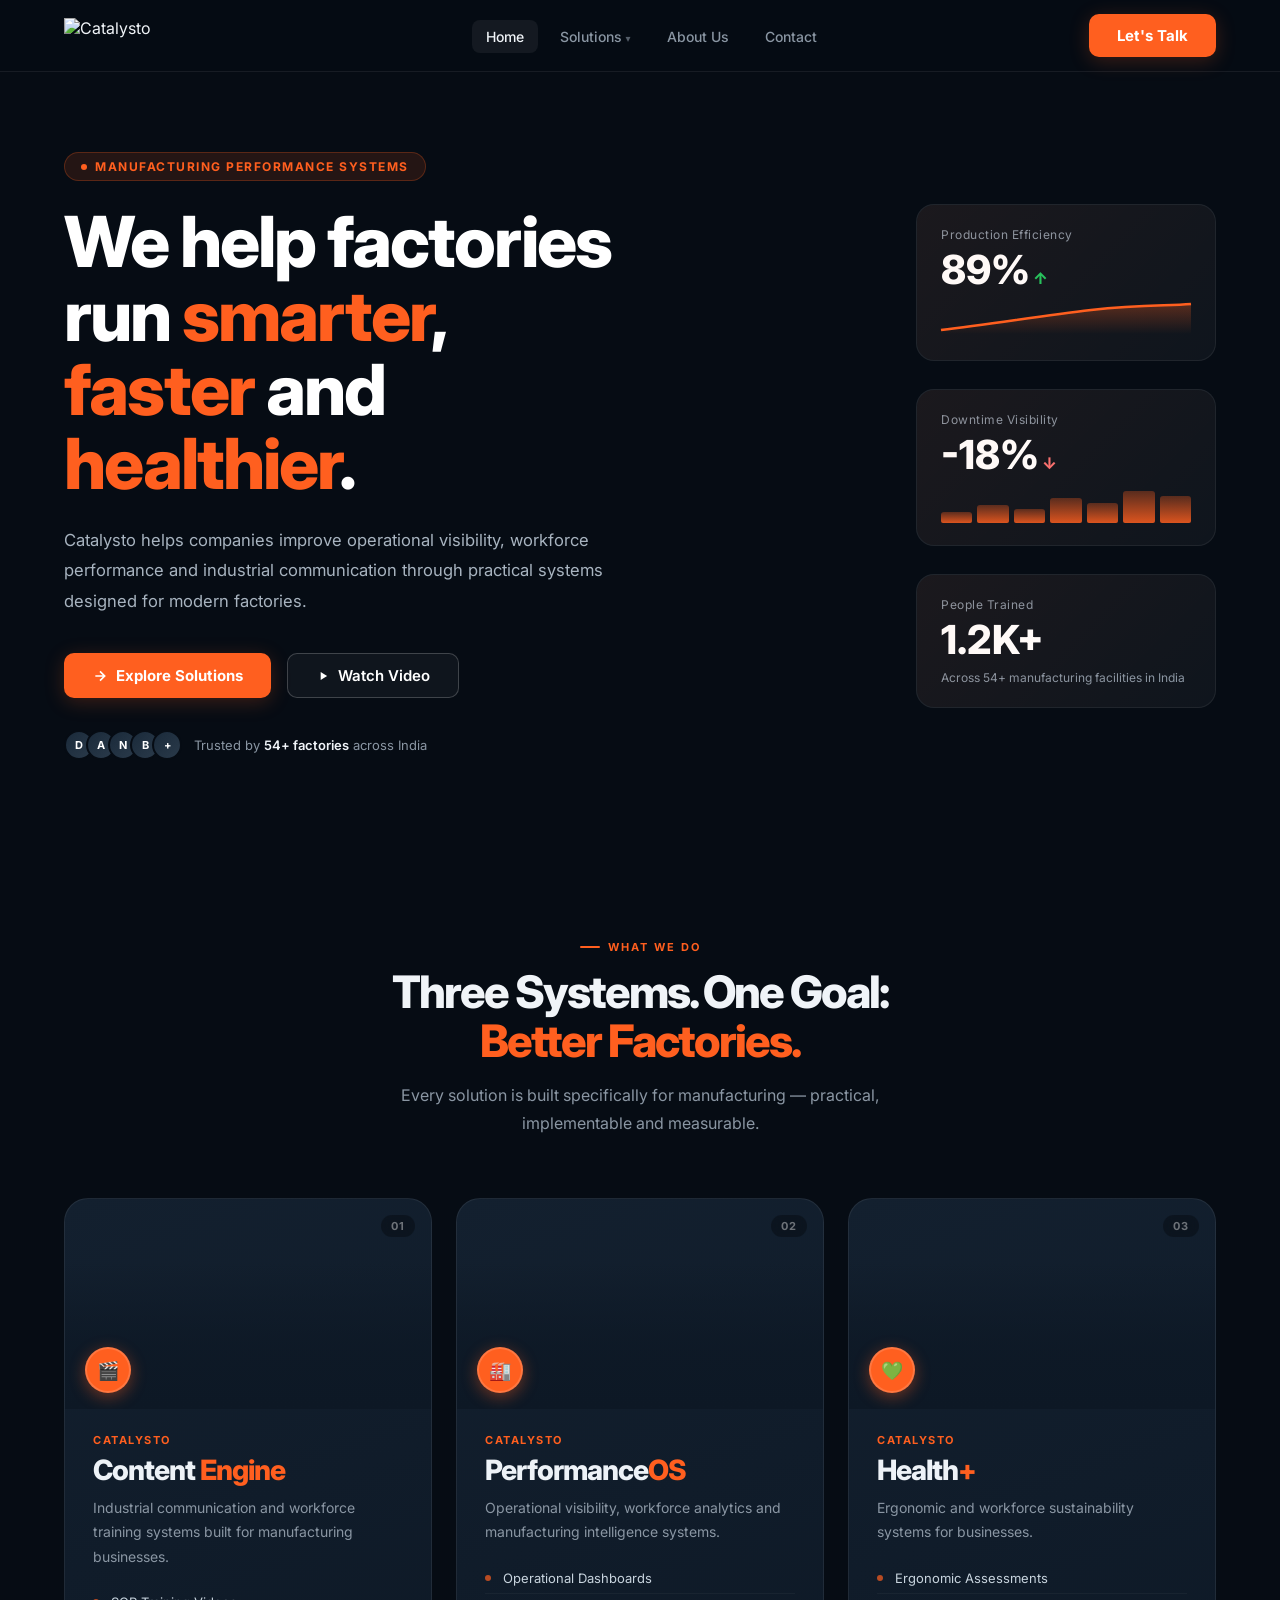
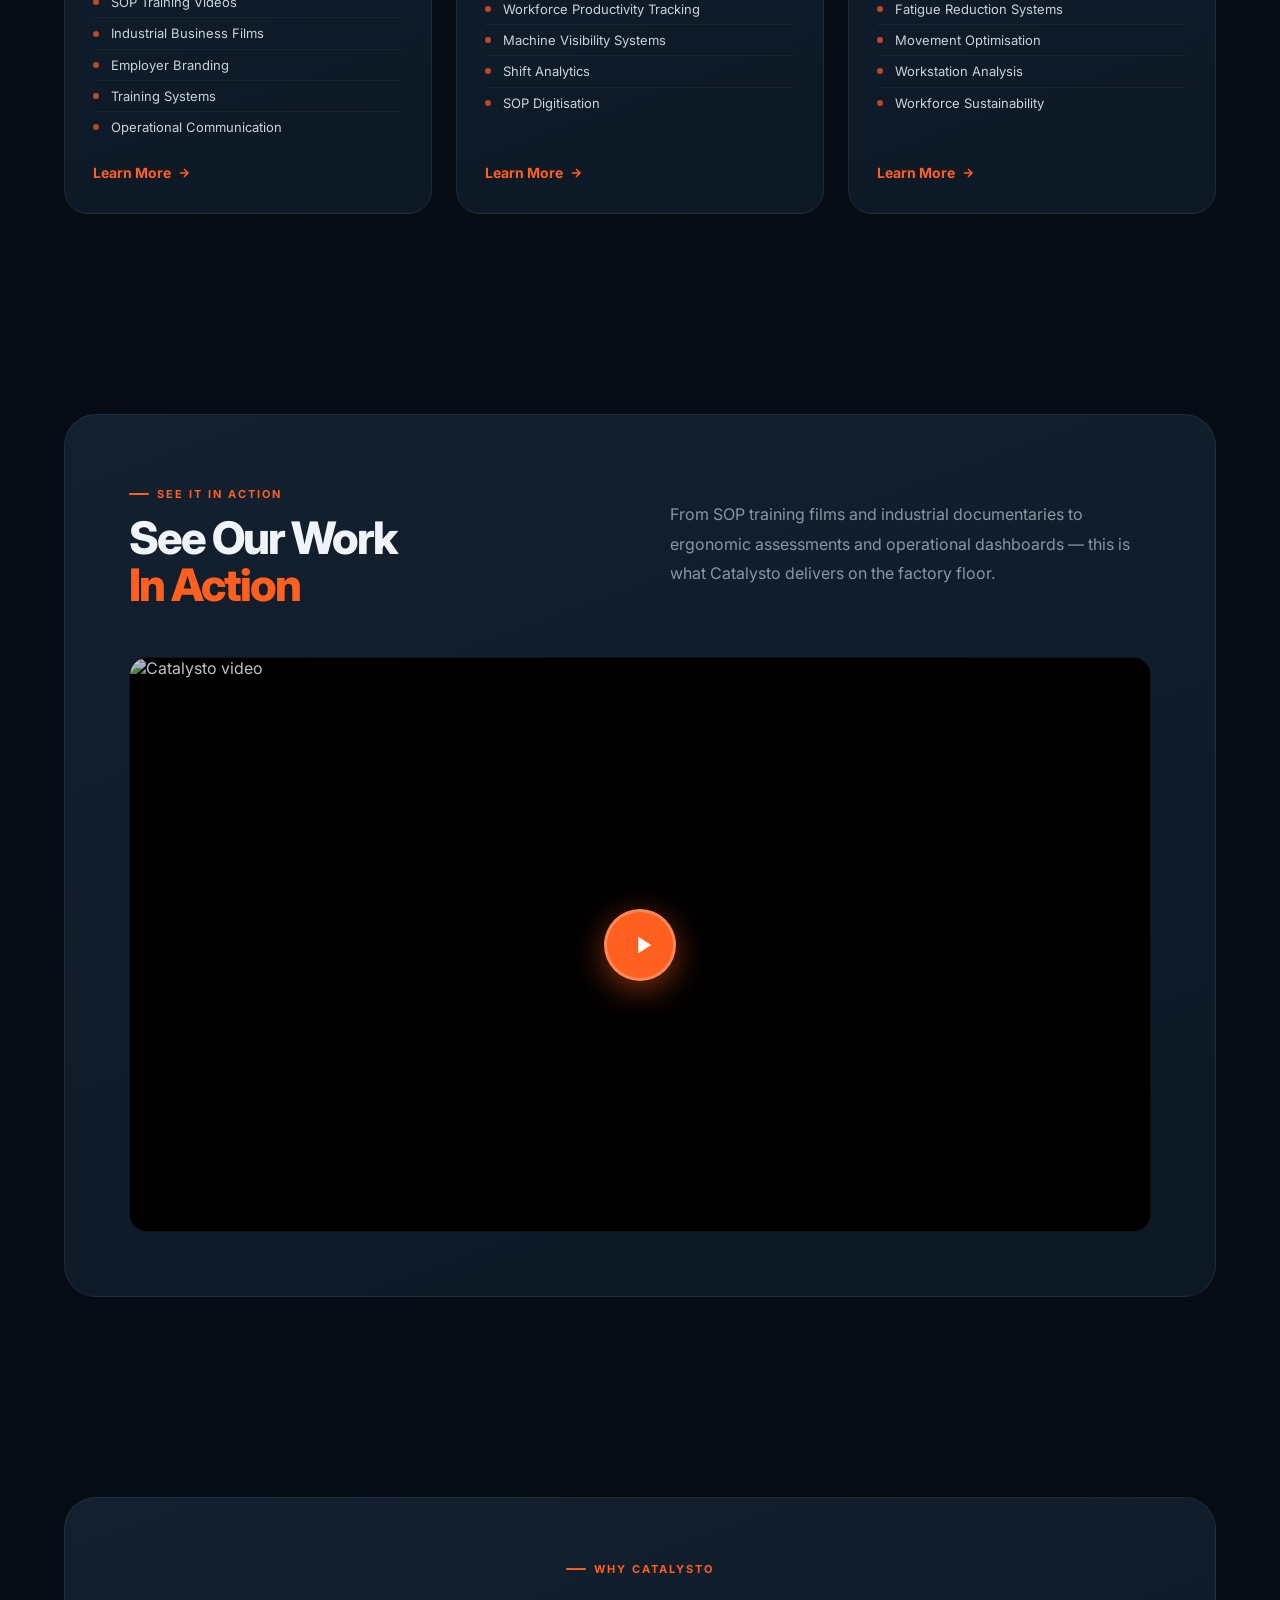
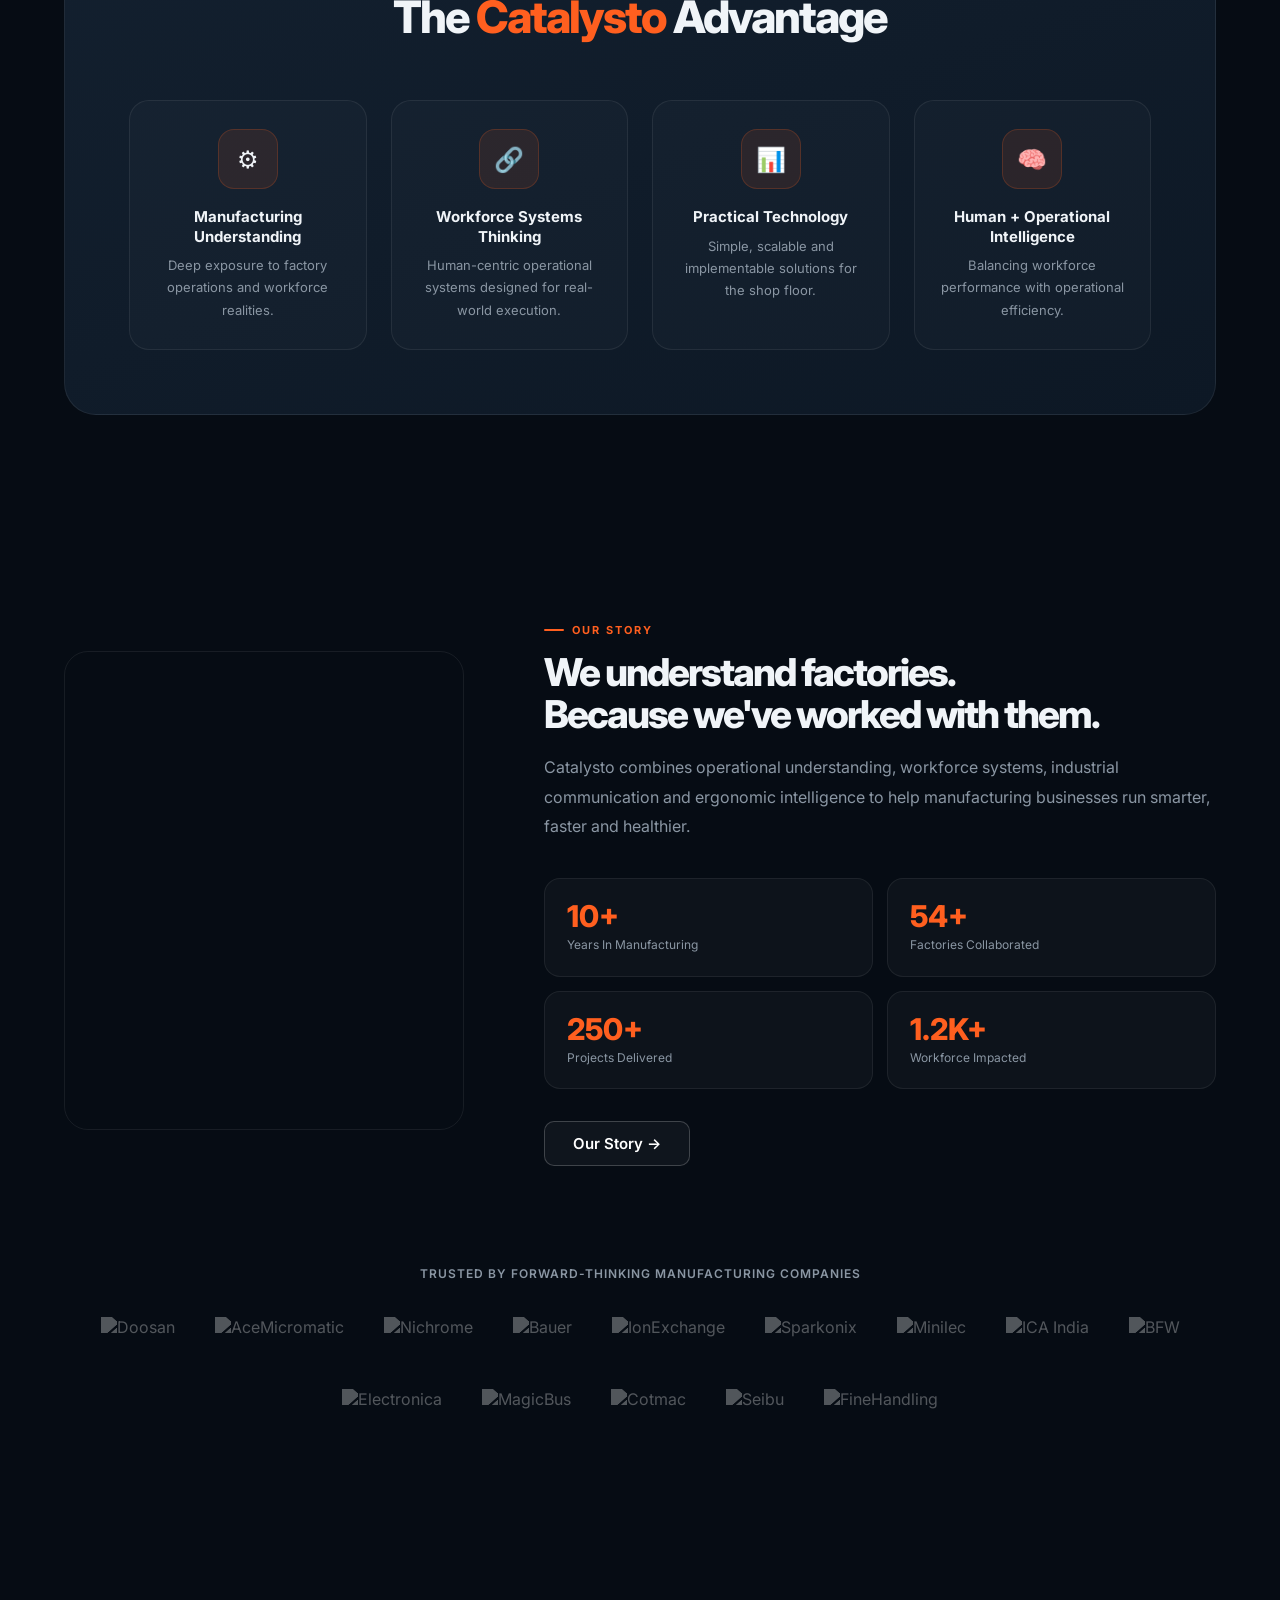
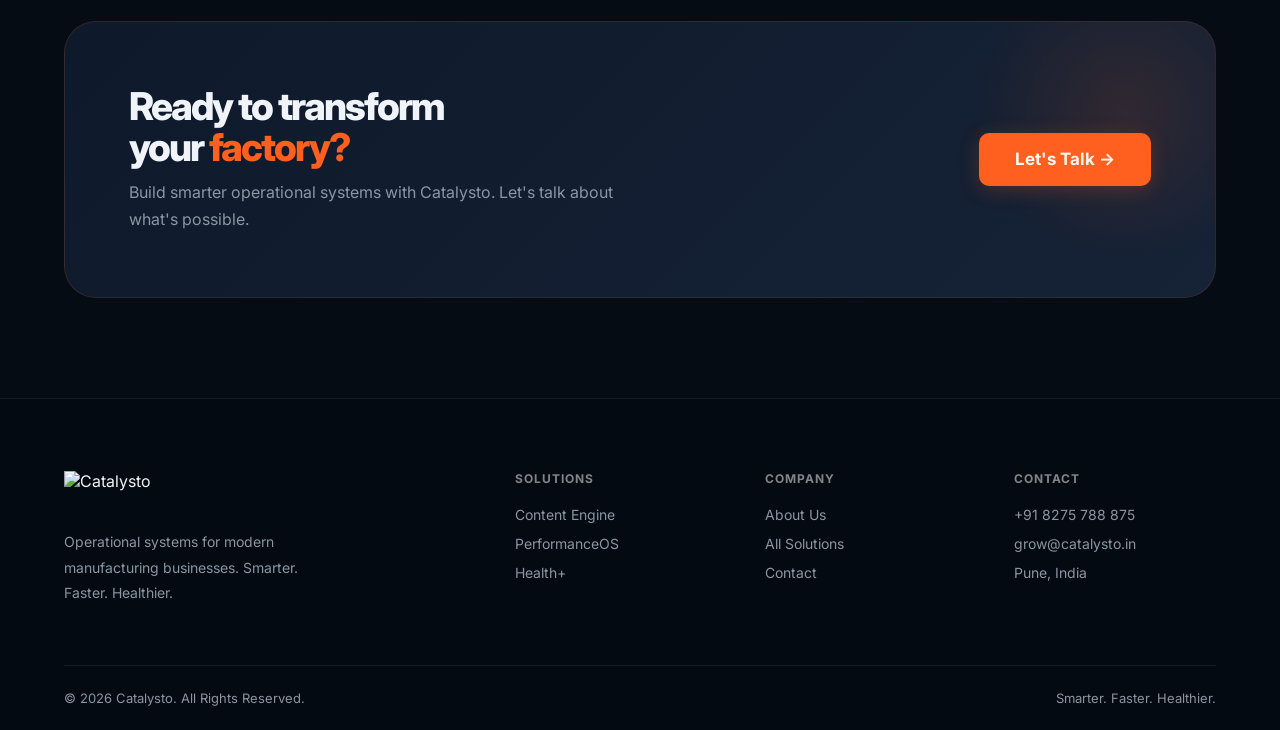
==== commit 2e222d7e: "Add files via upload" ====
--- a/index.html
+++ b/index.html
@@ -1,1086 +1,201 @@
 <!DOCTYPE html>
 <html lang="en">
 <head>
-<meta charset="UTF-8"/>
-<meta name="viewport" content="width=device-width,initial-scale=1.0"/>
+<meta charset="UTF-8"/><meta name="viewport" content="width=device-width,initial-scale=1.0"/>
 <title>Catalysto | Smarter. Faster. Healthier.</title>
-<meta name="description" content="Catalysto helps manufacturing companies improve operational visibility, workforce performance and industrial communication through practical systems."/>
-
-<!-- Non-blocking font load -->
-<link rel="preconnect" href="https://fonts.googleapis.com">
-<link rel="preconnect" href="https://fonts.gstatic.com" crossorigin>
-<link rel="stylesheet" href="https://fonts.googleapis.com/css2?family=Inter:wght@400;500;600;700;800&display=swap" media="print" onload="this.media='all'">
-<noscript><link rel="stylesheet" href="https://fonts.googleapis.com/css2?family=Inter:wght@400;500;600;700;800&display=swap"></noscript>
-
-<!-- Preload LCP image -->
+<meta name="description" content="Catalysto helps manufacturing companies improve operational visibility, workforce performance and industrial communication."/>
+<link rel="preconnect" href="https://fonts.googleapis.com"><link rel="preconnect" href="https://fonts.gstatic.com" crossorigin>
 <link rel="preload" as="image" href="https://res.cloudinary.com/decyo8uhe/image/upload/w_1400,f_auto,q_auto:good/v1778504306/Employee_working_in_factory_cropped_wir5ws.png" fetchpriority="high">
 <link rel="dns-prefetch" href="https://res.cloudinary.com">
-
+<link rel="stylesheet" href="shared.css">
 <style>
-/* ============================================================
-   RESET & BASE
-============================================================ */
-*,*::before,*::after{margin:0;padding:0;box-sizing:border-box}
-:root{
-  --accent:#FF5F1F;
-  --accent-glow:rgba(255,95,31,0.25);
-  --bg:#060C14;
-  --bg2:#0C1420;
-  --bg3:#101C2C;
-  --text:#F0F4F8;
-  --muted:#8A96A3;
-  --border:rgba(255,255,255,0.07);
-  --card-bg:linear-gradient(160deg,#13202F,#0D1825);
-}
-html{scroll-behavior:smooth;-webkit-text-size-adjust:100%}
-body{
-  font-family:'Inter','Helvetica Neue',system-ui,sans-serif;
-  background:var(--bg);
-  color:var(--text);
-  overflow-x:hidden;
-  -webkit-font-smoothing:antialiased;
-}
-img{max-width:100%;display:block}
-a{text-decoration:none;color:inherit}
-button{font-family:inherit;cursor:pointer;border:none;background:none}
-.container{width:90%;max-width:1320px;margin:0 auto}
-
-/* ============================================================
-   BUTTONS
-============================================================ */
-.btn-primary{
-  display:inline-flex;align-items:center;justify-content:center;gap:8px;
-  background:var(--accent);
-  color:#fff;
-  padding:14px 28px;
-  border-radius:10px;
-  font-weight:700;font-size:15px;line-height:1;
-  white-space:nowrap;
-  transition:transform 0.25s ease,box-shadow 0.25s ease;
-  box-shadow:0 4px 24px var(--accent-glow);
-}
-.btn-primary:hover{transform:translateY(-2px);box-shadow:0 8px 32px var(--accent-glow)}
-.btn-secondary{
-  display:inline-flex;align-items:center;justify-content:center;gap:8px;
-  border:1.5px solid rgba(255,255,255,0.2);
-  color:#fff;
-  padding:14px 28px;
-  border-radius:10px;
-  font-weight:600;font-size:15px;line-height:1;
-  background:rgba(255,255,255,0.04);
-  transition:background 0.25s ease,border-color 0.25s ease;
-}
-.btn-secondary:hover{background:rgba(255,255,255,0.1);border-color:rgba(255,255,255,0.4)}
-
-/* ============================================================
-   NAVBAR
-============================================================ */
-.navbar{
-  position:fixed;top:0;left:0;width:100%;z-index:1000;
-  background:rgba(6,12,20,0.85);
-  backdrop-filter:blur(20px);
-  -webkit-backdrop-filter:blur(20px);
-  border-bottom:1px solid var(--border);
-  contain:layout;
-}
-.nav-inner{
-  display:flex;align-items:center;justify-content:space-between;
-  padding:14px 0;
-}
-.nav-logo img{height:36px;width:auto;display:block}
-.nav-links{
-  display:flex;align-items:center;gap:32px;list-style:none;
-}
-.nav-links a{
-  font-size:14px;font-weight:500;color:var(--muted);
-  transition:color 0.2s;
-  position:relative;
-}
-.nav-links a:hover{color:var(--text)}
-.nav-links a.active{color:var(--text)}
-.nav-links a.active::after{
-  content:'';position:absolute;bottom:-4px;left:0;right:0;
-  height:2px;background:var(--accent);border-radius:2px;
-}
-.nav-cta{display:flex;align-items:center;gap:12px}
-.hamburger{
-  display:none;flex-direction:column;gap:5px;
-  background:none;border:none;cursor:pointer;padding:4px;
-}
-.hamburger span{display:block;width:24px;height:2px;background:#fff;border-radius:2px;transition:0.3s}
-.mobile-menu{
-  display:none;position:fixed;top:65px;left:0;right:0;
-  background:rgba(6,12,20,0.98);
-  border-bottom:1px solid var(--border);
-  padding:24px;
-  z-index:999;
-  flex-direction:column;gap:20px;
-}
-.mobile-menu.open{display:flex}
-.mobile-menu a{font-size:16px;font-weight:500;color:var(--text);padding:8px 0;border-bottom:1px solid var(--border)}
-
-/* ============================================================
-   HERO
-============================================================ */
-.hero{
-  position:relative;
-  min-height:100vh;
-  display:flex;align-items:center;
-  padding-top:72px;
-  overflow:hidden;
-}
-.hero-bg{
-  position:absolute;inset:0;z-index:0;
-}
-.hero-bg img{
-  width:100%;height:100%;object-fit:cover;object-position:center;
-}
-.hero-overlay{
-  position:absolute;inset:0;z-index:1;
-  background:linear-gradient(
-    105deg,
-    rgba(6,12,20,0.97) 0%,
-    rgba(6,12,20,0.90) 40%,
-    rgba(6,12,20,0.60) 70%,
-    rgba(6,12,20,0.30) 100%
-  );
-}
-/* orange accent blob */
-.hero-blob{
-  position:absolute;bottom:-100px;left:-100px;z-index:1;
-  width:500px;height:500px;
-  border-radius:50%;
-  background:radial-gradient(circle,rgba(255,95,31,0.12) 0%,transparent 70%);
-  pointer-events:none;
-}
-.hero-inner{
-  position:relative;z-index:2;
-  width:100%;
-  display:grid;
-  grid-template-columns:1fr 320px;
-  gap:60px;
-  align-items:center;
-  padding:80px 0;
-}
-.hero-eyebrow{
-  display:inline-flex;align-items:center;gap:8px;
-  background:rgba(255,95,31,0.12);
-  border:1px solid rgba(255,95,31,0.25);
-  border-radius:100px;
-  padding:6px 16px;
-  font-size:12px;font-weight:700;letter-spacing:1.5px;text-transform:uppercase;
-  color:var(--accent);
-  margin-bottom:28px;
-}
-.hero-eyebrow span{width:6px;height:6px;border-radius:50%;background:var(--accent);display:inline-block;animation:pulse 2s infinite}
-@keyframes pulse{0%,100%{opacity:1}50%{opacity:0.3}}
-.hero-title{
-  font-size:clamp(40px,5.5vw,80px);
-  font-weight:800;
-  line-height:1.05;
-  letter-spacing:-2px;
-  margin-bottom:28px;
-  color:#fff;
-}
-.hero-title .accent{color:var(--accent)}
-.hero-desc{
-  font-size:clamp(15px,1.4vw,18px);
-  line-height:1.85;
-  color:#A8B4C0;
-  max-width:580px;
-  margin-bottom:40px;
-}
-.hero-btns{display:flex;gap:16px;flex-wrap:wrap}
-.hero-trust{
-  display:flex;align-items:center;gap:12px;
-  margin-top:36px;
-}
-.trust-avatars{display:flex}
-.trust-avatars span{
-  width:32px;height:32px;border-radius:50%;
-  background:linear-gradient(135deg,#1a2a3a,#2a3a4a);
-  border:2px solid var(--bg);
-  display:flex;align-items:center;justify-content:center;
-  font-size:12px;font-weight:700;color:#fff;
-  margin-left:-8px;
-}
-.trust-avatars span:first-child{margin-left:0}
+/* ---- Index-specific styles ---- */
+.hero-grid{display:grid;grid-template-columns:1fr 300px;gap:60px;align-items:center}
+.stat-card{background:rgba(255,255,255,0.04);border:1px solid var(--border);border-radius:18px;padding:22px 24px;position:relative;overflow:hidden;transition:border-color 0.3s,transform 0.3s}
+.stat-card:hover{border-color:rgba(255,95,31,0.3);transform:translateY(-3px)}
+.stat-card+.stat-card{margin-top:14px}
+.stat-card::before{content:'';position:absolute;inset:0;background:linear-gradient(135deg,rgba(255,95,31,0.05),transparent);pointer-events:none}
+.stat-label{font-size:12px;color:var(--muted);margin-bottom:8px;letter-spacing:0.5px}
+.stat-value{font-size:40px;font-weight:800;color:#fff;line-height:1}
+.stat-value.green::after{content:' ↑';font-size:16px;color:#22c55e}
+.stat-value.red::after{content:' ↓';font-size:16px;color:#f87171}
+.mini-bars{display:flex;align-items:flex-end;gap:5px;height:36px;margin-top:12px}
+.mini-bar{flex:1;border-radius:3px 3px 2px 2px;background:linear-gradient(to top,var(--accent),rgba(255,95,31,0.35));opacity:0.85}
+.mini-line{margin-top:12px}
+.mini-line svg{width:100%;height:32px;overflow:visible}
+.hero-trust{display:flex;align-items:center;gap:12px;margin-top:32px}
+.trust-faces{display:flex}
+.trust-faces span{width:30px;height:30px;border-radius:50%;background:linear-gradient(135deg,#1a2a3a,#2a3a4a);border:2px solid var(--bg);display:flex;align-items:center;justify-content:center;font-size:11px;font-weight:700;color:#fff;margin-left:-8px}
+.trust-faces span:first-child{margin-left:0}
 .trust-text{font-size:13px;color:var(--muted)}
 .trust-text strong{color:var(--text);font-weight:600}
-
-/* stat cards column */
-.hero-stats{display:flex;flex-direction:column;gap:14px}
-.stat-card{
-  background:rgba(255,255,255,0.04);
-  border:1px solid var(--border);
-  border-radius:18px;
-  padding:22px 24px;
-  position:relative;
-  overflow:hidden;
-}
-.stat-card::before{
-  content:'';position:absolute;inset:0;
-  background:linear-gradient(135deg,rgba(255,95,31,0.05),transparent);
-  pointer-events:none;
-}
-.stat-label{font-size:12px;color:var(--muted);margin-bottom:8px;letter-spacing:0.5px}
-.stat-value{font-size:42px;font-weight:800;color:#fff;line-height:1}
-.stat-value.up::after{content:' ↑';font-size:18px;color:#22c55e}
-.stat-value.down::after{content:' ↓';font-size:18px;color:#f87171}
-.stat-graph{margin-top:14px}
-.mini-bars{display:flex;align-items:flex-end;gap:5px;height:40px}
-.mini-bar{
-  flex:1;border-radius:4px 4px 2px 2px;
-  background:linear-gradient(to top,var(--accent),rgba(255,95,31,0.4));
-  opacity:0.8;
-}
-.mini-line svg{width:100%;height:36px;overflow:visible}
-.mini-ring{display:flex;align-items:center;gap:12px;margin-top:6px}
-.ring-wrap{position:relative;width:52px;height:52px;flex-shrink:0}
-.ring-wrap svg{transform:rotate(-90deg);width:52px;height:52px}
-.ring-bg{fill:none;stroke:rgba(255,255,255,0.08);stroke-width:6}
-.ring-fg{fill:none;stroke:var(--accent);stroke-width:6;stroke-linecap:round;stroke-dasharray:150;stroke-dashoffset:22}
-.ring-label{font-size:12px;color:var(--muted);line-height:1.5}
-.ring-label strong{display:block;color:#fff;font-size:14px;font-weight:700}
-
-/* ============================================================
-   SECTION LABEL
-============================================================ */
-.section-label{
-  display:inline-flex;align-items:center;gap:8px;
-  font-size:11px;font-weight:700;letter-spacing:2px;text-transform:uppercase;
-  color:var(--accent);margin-bottom:16px;
-}
-.section-label::before{content:'';width:20px;height:2px;background:var(--accent);border-radius:2px}
-
-/* ============================================================
-   SOLUTIONS / SERVICE CARDS
-============================================================ */
-.solutions{padding:100px 0}
+/* solutions */
 .solutions-header{text-align:center;margin-bottom:60px}
-.solutions-header h2{
-  font-size:clamp(32px,3.5vw,54px);
-  font-weight:800;letter-spacing:-2px;line-height:1.1;
-  margin-bottom:16px;
-}
-.solutions-header p{font-size:17px;color:var(--muted);max-width:560px;margin:0 auto;line-height:1.8}
+.solutions-header h2{font-size:clamp(30px,3.5vw,52px);font-weight:800;letter-spacing:-2px;line-height:1.1;margin-bottom:14px}
+.solutions-header p{font-size:16px;color:var(--muted);max-width:540px;margin:0 auto;line-height:1.8}
 .cards-grid{display:grid;grid-template-columns:repeat(3,1fr);gap:24px}
-.service-card{
-  background:var(--card-bg);
-  border:1px solid var(--border);
-  border-radius:24px;
-  overflow:hidden;
-  display:flex;flex-direction:column;
-  transition:transform 0.3s ease,border-color 0.3s ease,box-shadow 0.3s ease;
-  contain:content;
-}
-.service-card:hover{
-  transform:translateY(-6px);
-  border-color:rgba(255,95,31,0.3);
-  box-shadow:0 24px 60px rgba(0,0,0,0.4),0 0 0 1px rgba(255,95,31,0.1);
-}
-.card-image{
-  position:relative;height:210px;overflow:hidden;flex-shrink:0;
-}
-.card-image img{
-  width:100%;height:100%;object-fit:cover;object-position:center top;
-  filter:brightness(0.85) saturate(0.8);
-  transition:transform 0.6s ease,filter 0.4s ease;
-}
+.service-card{background:var(--card);border:1px solid var(--border);border-radius:24px;overflow:hidden;display:flex;flex-direction:column;transition:transform 0.3s,border-color 0.3s,box-shadow 0.3s;contain:content}
+.service-card:hover{transform:translateY(-6px);border-color:rgba(255,95,31,0.3);box-shadow:0 24px 60px rgba(0,0,0,0.4)}
+.card-image{position:relative;height:210px;overflow:hidden;flex-shrink:0}
+.card-image img{width:100%;height:100%;object-fit:cover;object-position:center top;filter:brightness(0.85) saturate(0.8);transition:transform 0.6s,filter 0.4s}
 .service-card:hover .card-image img{transform:scale(1.05);filter:brightness(1) saturate(1)}
-.card-image-fade{
-  position:absolute;inset:0;
-  background:linear-gradient(to bottom,transparent 30%,rgba(13,24,37,0.8) 70%,#0D1825 100%);
-}
-.card-badge{
-  position:absolute;bottom:16px;left:20px;z-index:2;
-  width:46px;height:46px;border-radius:50%;
-  background:var(--accent);
-  display:flex;align-items:center;justify-content:center;
-  font-size:18px;
-  border:2px solid rgba(255,255,255,0.15);
-  box-shadow:0 4px 16px rgba(255,95,31,0.4);
-}
-.card-num{
-  position:absolute;top:16px;right:16px;z-index:2;
-  font-size:11px;font-weight:700;letter-spacing:1px;
-  color:rgba(255,255,255,0.4);
-  background:rgba(0,0,0,0.3);
-  padding:4px 10px;border-radius:20px;
-  backdrop-filter:blur(4px);
-}
+.card-fade{position:absolute;inset:0;background:linear-gradient(to bottom,transparent 30%,rgba(13,24,37,0.8) 70%,#0D1825 100%)}
+.card-badge{position:absolute;bottom:16px;left:20px;z-index:2;width:46px;height:46px;border-radius:50%;background:var(--accent);display:flex;align-items:center;justify-content:center;font-size:18px;border:2px solid rgba(255,255,255,0.15);box-shadow:0 4px 16px rgba(255,95,31,0.4)}
+.card-num{position:absolute;top:16px;right:16px;z-index:2;font-size:11px;font-weight:700;letter-spacing:1px;color:rgba(255,255,255,0.4);background:rgba(0,0,0,0.3);padding:4px 10px;border-radius:20px;backdrop-filter:blur(4px)}
 .card-body{padding:24px 28px 32px;display:flex;flex-direction:column;flex:1}
 .card-tag{font-size:11px;font-weight:700;letter-spacing:1.5px;text-transform:uppercase;color:var(--accent);margin-bottom:8px}
-.card-body h3{font-size:32px;font-weight:800;letter-spacing:-1px;line-height:1.1;margin-bottom:12px;color:#EDF2F7}
+.card-body h3{font-size:28px;font-weight:800;letter-spacing:-1px;line-height:1.1;margin-bottom:10px;color:#EDF2F7}
 .card-body h3 .accent{color:var(--accent)}
-.card-body > p{font-size:14px;color:var(--muted);line-height:1.75;margin-bottom:20px}
-.card-list{list-style:none;flex:1;margin-bottom:24px}
-.card-list li{
-  font-size:13.5px;color:#C8D4DE;
-  padding:7px 0 7px 18px;
-  border-bottom:1px solid rgba(255,255,255,0.04);
-  position:relative;line-height:1.4;
-}
+.card-body>p{font-size:14px;color:var(--muted);line-height:1.75;margin-bottom:18px}
+.card-list{list-style:none;flex:1;margin-bottom:22px}
+.card-list li{font-size:13px;color:#C8D4DE;padding:6px 0 6px 18px;border-bottom:1px solid rgba(255,255,255,0.04);position:relative;line-height:1.4}
 .card-list li:last-child{border-bottom:none}
-.card-list li::before{
-  content:'';position:absolute;left:0;top:50%;transform:translateY(-50%);
-  width:6px;height:6px;border-radius:50%;background:var(--accent);opacity:0.7;
-}
-.card-link{
-  display:inline-flex;align-items:center;gap:6px;
-  color:var(--accent);font-weight:700;font-size:14px;
-  transition:gap 0.2s;margin-top:auto;
-}
+.card-list li::before{content:'';position:absolute;left:0;top:50%;transform:translateY(-50%);width:6px;height:6px;border-radius:50%;background:var(--accent);opacity:0.7}
+.card-link{display:inline-flex;align-items:center;gap:6px;color:var(--accent);font-weight:700;font-size:14px;transition:gap 0.2s;margin-top:auto}
 .card-link:hover{gap:12px}
-.card-link svg{width:16px;height:16px;flex-shrink:0}
-
-/* ============================================================
-   VIDEO SECTION
-============================================================ */
-.video-section{padding:0 0 100px}
-.video-panel{
-  background:var(--card-bg);
-  border:1px solid var(--border);
-  border-radius:32px;
-  padding:clamp(32px,5vw,72px);
-  contain:content;
-}
-.video-header{
-  display:grid;grid-template-columns:1fr 1fr;
-  gap:60px;align-items:center;margin-bottom:48px;
-}
-.video-header h2{font-size:clamp(28px,3.5vw,50px);font-weight:800;letter-spacing:-2px;line-height:1.05}
-.video-header h2 span{color:var(--accent)}
+/* video panel */
+.video-panel{background:var(--card);border:1px solid var(--border);border-radius:32px;padding:clamp(32px,5vw,72px)}
+.video-header{display:grid;grid-template-columns:1fr 1fr;gap:60px;align-items:center;margin-bottom:48px}
+.video-header h2{font-size:clamp(28px,3.5vw,48px);font-weight:800;letter-spacing:-2px;line-height:1.05}
+.video-header h2 .accent{color:var(--accent)}
 .video-header p{font-size:16px;color:var(--muted);line-height:1.85}
-/* facade */
-.video-facade{
-  position:relative;
-  aspect-ratio:16/9;
-  border-radius:18px;
-  overflow:hidden;
-  cursor:pointer;
-  background:#000;
-  border:1px solid var(--border);
-}
-.video-facade img{width:100%;height:100%;object-fit:cover;opacity:0.8;transition:opacity 0.3s;display:block}
-.video-facade:hover img{opacity:1}
-.play-btn{
-  position:absolute;top:50%;left:50%;
-  transform:translate(-50%,-50%);
-  width:72px;height:72px;border-radius:50%;
-  background:var(--accent);
-  display:flex;align-items:center;justify-content:center;
-  border:3px solid rgba(255,255,255,0.25);
-  box-shadow:0 8px 32px rgba(255,95,31,0.5);
-  transition:transform 0.2s ease,box-shadow 0.2s;
-  z-index:2;
-}
-.video-facade:hover .play-btn{transform:translate(-50%,-50%) scale(1.1);box-shadow:0 12px 40px rgba(255,95,31,0.7)}
-.play-btn svg{fill:#fff;margin-left:5px}
-
-/* ============================================================
-   ADVANTAGE
-============================================================ */
-.advantage{padding:0 0 100px}
-.advantage-panel{
-  background:var(--card-bg);
-  border:1px solid var(--border);
-  border-radius:32px;
-  padding:clamp(32px,5vw,80px);
-}
-.advantage-panel > h2{
-  font-size:clamp(32px,3.5vw,54px);
-  font-weight:800;letter-spacing:-2px;
-  margin-bottom:60px;text-align:center;
-}
-.advantage-panel > h2 span{color:var(--accent)}
-.adv-grid{display:grid;grid-template-columns:repeat(4,1fr);gap:32px}
-.adv-item{
-  text-align:center;
-  padding:32px 20px;
-  border-radius:20px;
-  border:1px solid var(--border);
-  background:rgba(255,255,255,0.02);
-  transition:border-color 0.3s,background 0.3s;
-}
+/* advantage */
+.adv-panel{background:var(--card);border:1px solid var(--border);border-radius:32px;padding:clamp(32px,5vw,80px)}
+.adv-panel>h2{font-size:clamp(30px,3.5vw,52px);font-weight:800;letter-spacing:-2px;margin-bottom:56px;text-align:center}
+.adv-panel>h2 .accent{color:var(--accent)}
+.adv-grid{display:grid;grid-template-columns:repeat(4,1fr);gap:24px}
+.adv-item{text-align:center;padding:28px 20px;border-radius:20px;border:1px solid var(--border);background:rgba(255,255,255,0.02);transition:border-color 0.3s,background 0.3s}
 .adv-item:hover{border-color:rgba(255,95,31,0.25);background:rgba(255,95,31,0.04)}
-.adv-icon{
-  width:64px;height:64px;border-radius:18px;
-  background:rgba(255,95,31,0.1);
-  border:1px solid rgba(255,95,31,0.2);
-  display:flex;align-items:center;justify-content:center;
-  font-size:26px;
-  margin:0 auto 20px;
-}
-.adv-item h4{font-size:16px;font-weight:700;margin-bottom:10px;line-height:1.3}
-.adv-item p{font-size:14px;color:var(--muted);line-height:1.7}
-
-/* ============================================================
-   ABOUT / FOUNDER
-============================================================ */
-.about{padding:0 0 100px}
-.about-grid{
-  display:grid;grid-template-columns:400px 1fr;
-  gap:80px;align-items:center;
-}
-.about-image{
-  border-radius:24px;overflow:hidden;
-  border:1px solid var(--border);
-  position:relative;
-}
-.about-image::after{
-  content:'';position:absolute;inset:0;
-  background:linear-gradient(to top,rgba(6,12,20,0.5),transparent 50%);
-  pointer-events:none;
-}
-.about-image img{width:100%;height:auto;display:block;aspect-ratio:400/480}
-.about-text .section-label{margin-bottom:20px}
-.about-text h2{
-  font-size:clamp(28px,3vw,46px);
-  font-weight:800;letter-spacing:-2px;line-height:1.1;
-  margin-bottom:20px;
-}
-.about-text > p{font-size:16px;color:var(--muted);line-height:1.85;margin-bottom:40px}
-.stats-grid{display:grid;grid-template-columns:repeat(2,1fr);gap:16px}
-.mini-stat{
-  background:rgba(255,255,255,0.03);
-  border:1px solid var(--border);
-  border-radius:16px;padding:24px;
-  transition:border-color 0.3s;
-}
+.adv-icon{width:60px;height:60px;border-radius:16px;background:rgba(255,95,31,0.1);border:1px solid rgba(255,95,31,0.2);display:flex;align-items:center;justify-content:center;font-size:24px;margin:0 auto 18px}
+.adv-item h4{font-size:15px;font-weight:700;margin-bottom:8px;line-height:1.3}
+.adv-item p{font-size:13px;color:var(--muted);line-height:1.7}
+/* about */
+.about-grid{display:grid;grid-template-columns:400px 1fr;gap:80px;align-items:center}
+.about-img{border-radius:24px;overflow:hidden;border:1px solid var(--border);position:relative}
+.about-img::after{content:'';position:absolute;inset:0;background:linear-gradient(to top,rgba(6,12,20,0.4),transparent 50%);pointer-events:none}
+.about-img img{width:100%;height:auto;display:block;aspect-ratio:400/480}
+.about-text h2{font-size:clamp(28px,3vw,44px);font-weight:800;letter-spacing:-2px;line-height:1.1;margin-bottom:18px}
+.about-text>p{font-size:16px;color:var(--muted);line-height:1.85;margin-bottom:36px}
+.stats-grid{display:grid;grid-template-columns:repeat(2,1fr);gap:14px}
+.mini-stat{background:rgba(255,255,255,0.03);border:1px solid var(--border);border-radius:16px;padding:22px;transition:border-color 0.3s}
 .mini-stat:hover{border-color:rgba(255,95,31,0.3)}
-.mini-stat-value{font-size:32px;font-weight:800;color:var(--accent);margin-bottom:6px;line-height:1}
-.mini-stat-label{font-size:13px;color:var(--muted);line-height:1.4}
-
-/* ============================================================
-   LOGO STRIP
-============================================================ */
-.logos{padding:0 0 100px;text-align:center}
-.logos-label{font-size:13px;color:var(--muted);letter-spacing:1px;text-transform:uppercase;margin-bottom:40px;font-weight:500}
-.logo-row{
-  display:flex;justify-content:center;
-  align-items:center;gap:48px;flex-wrap:wrap;
-}
-.logo-row img{
-  height:34px;width:auto;
-  filter:brightness(0) invert(1);
-  opacity:0.35;
-  object-fit:contain;
-  transition:opacity 0.3s,filter 0.3s;
-}
-.logo-row img:hover{opacity:0.8;filter:brightness(0) invert(1)}
-
-/* ============================================================
-   CTA BANNER
-============================================================ */
-.cta-section{padding:0 0 100px}
-.cta-panel{
-  background:linear-gradient(135deg,#0E1A2B,#162236);
-  border:1px solid rgba(255,95,31,0.15);
-  border-radius:32px;
-  padding:clamp(32px,5vw,80px);
-  display:flex;justify-content:space-between;align-items:center;
-  gap:40px;
-  position:relative;overflow:hidden;
-}
-.cta-panel::before{
-  content:'';position:absolute;right:-60px;top:-60px;
-  width:300px;height:300px;border-radius:50%;
-  background:radial-gradient(circle,rgba(255,95,31,0.15),transparent 70%);
-  pointer-events:none;
-}
-.cta-left h2{
-  font-size:clamp(28px,3.5vw,50px);
-  font-weight:800;letter-spacing:-2px;
-  line-height:1.05;margin-bottom:12px;
-}
-.cta-left p{font-size:16px;color:var(--muted);max-width:500px;line-height:1.7}
-
-/* ============================================================
-   FOOTER
-============================================================ */
-footer{
-  background:#040A11;
-  border-top:1px solid var(--border);
-  padding:72px 0 0;
-}
-.footer-grid{
-  display:grid;
-  grid-template-columns:2fr 1fr 1fr 1fr;
-  gap:48px;
-  padding-bottom:60px;
-  border-bottom:1px solid var(--border);
-}
-.footer-brand img{height:40px;width:auto;margin-bottom:20px}
-.footer-brand p{font-size:14px;color:var(--muted);line-height:1.8;max-width:280px}
-.footer-col h5{font-size:13px;font-weight:700;letter-spacing:0.5px;margin-bottom:20px;color:#fff}
-.footer-col a{
-  display:block;font-size:14px;color:var(--muted);
-  margin-bottom:12px;transition:color 0.2s;
-}
-.footer-col a:hover{color:var(--text)}
-.footer-bottom{
-  display:flex;justify-content:space-between;align-items:center;
-  padding:24px 0;
-  font-size:13px;color:var(--muted);
-}
-
-/* ============================================================
-   VIDEO MODAL
-============================================================ */
-.modal{
-  display:none;position:fixed;inset:0;z-index:9999;
-  background:rgba(0,0,0,0.9);
-  backdrop-filter:blur(10px);
-  align-items:center;justify-content:center;
-}
-.modal.open{display:flex}
-.modal-inner{position:relative;width:92%;max-width:960px}
-.modal-close{
-  position:absolute;top:-48px;right:0;
-  background:none;border:none;color:#fff;
-  font-size:28px;cursor:pointer;opacity:0.7;transition:opacity 0.2s;
-}
-.modal-close:hover{opacity:1}
-.modal-video{
-  position:relative;width:100%;padding-bottom:56.25%;height:0;
-  border-radius:16px;overflow:hidden;
-  box-shadow:0 40px 100px rgba(0,0,0,0.8);
-}
-.modal-video iframe{position:absolute;top:0;left:0;width:100%;height:100%;border:0}
-
-/* ============================================================
-   RESPONSIVE
-============================================================ */
+.mini-stat-value{font-size:30px;font-weight:800;color:var(--accent);margin-bottom:6px;line-height:1}
+.mini-stat-label{font-size:12px;color:var(--muted);line-height:1.4}
+/* logos */
+.logos-label{font-size:12px;color:var(--muted);letter-spacing:1px;text-transform:uppercase;margin-bottom:36px;font-weight:600;text-align:center}
+.logo-row{display:flex;justify-content:center;align-items:center;gap:40px;flex-wrap:wrap}
+.logo-row img{height:32px;width:auto;filter:brightness(0) invert(1);opacity:0.3;object-fit:contain;transition:opacity 0.3s}
+.logo-row img:hover{opacity:0.7}
+/* responsive */
 @media(max-width:1100px){
-  .hero-inner{grid-template-columns:1fr;gap:48px;padding:60px 0 40px}
-  .hero-stats{display:grid;grid-template-columns:repeat(3,1fr);gap:14px}
-  .stat-card{padding:18px}
-  .stat-value{font-size:32px}
+  .hero-grid{grid-template-columns:1fr}
+  .stat-card+.stat-card{margin-top:0}
+  .hero-stats-row{display:grid;grid-template-columns:repeat(3,1fr);gap:14px;margin-top:32px}
   .about-grid{grid-template-columns:1fr;gap:48px}
-  .about-image{max-width:420px}
+  .about-img{max-width:420px}
   .adv-grid{grid-template-columns:repeat(2,1fr)}
-  .footer-grid{grid-template-columns:1fr 1fr}
+  .video-header{grid-template-columns:1fr;gap:24px}
+  .cards-grid{grid-template-columns:1fr}
 }
 @media(max-width:768px){
-  .nav-links,.nav-cta .btn-primary{display:none}
-  .hamburger{display:flex}
-  .hero{min-height:auto;padding-top:65px}
-  .hero-inner{padding:48px 0 32px}
-  .hero-title{letter-spacing:-1px}
-  .hero-stats{grid-template-columns:1fr}
+  .hero-stats-row{grid-template-columns:1fr}
   .hero-trust{display:none}
-  .cards-grid{grid-template-columns:1fr}
-  .video-header{grid-template-columns:1fr;gap:24px}
+  .stats-grid{grid-template-columns:1fr 1fr}
   .adv-grid{grid-template-columns:1fr}
-  .stats-grid{grid-template-columns:1fr 1fr}
-  .logo-row{gap:28px}
-  .logo-row img{height:26px}
-  .cta-panel{flex-direction:column;text-align:center}
-  .cta-panel::before{display:none}
-  .footer-grid{grid-template-columns:1fr}
-  .footer-bottom{flex-direction:column;gap:8px;text-align:center}
-  .hamburger.open span:nth-child(1){transform:rotate(45deg) translate(5px,5px)}
-  .hamburger.open span:nth-child(2){opacity:0}
-  .hamburger.open span:nth-child(3){transform:rotate(-45deg) translate(5px,-5px)}
-}
-@media(prefers-reduced-motion:reduce){
-  *,*::before,*::after{animation-duration:0.01ms !important;transition-duration:0.01ms !important}
+  .logo-row{gap:24px}
+  .logo-row img{height:24px}
 }
 </style>
 </head>
 <body>
-
-<!-- ============================================================
-     NAVBAR
-============================================================ -->
 <nav class="navbar">
   <div class="container nav-inner">
-    <a href="#" class="nav-logo">
-      <img src="https://res.cloudinary.com/decyo8uhe/image/upload/w_300,f_auto,q_auto:good/v1778503889/Catalysto_Logo_Final_horizontal_cropped_hbf93r.png"
-        alt="Catalysto" width="150" height="36">
-    </a>
+    <a href="index.html" class="nav-logo"><img src="https://res.cloudinary.com/decyo8uhe/image/upload/w_300,f_auto,q_auto:good/v1778503889/Catalysto_Logo_Final_horizontal_cropped_hbf93r.png" alt="Catalysto" width="150" height="36"></a>
     <ul class="nav-links">
-      <li><a href="#" class="active">Home</a></li>
-      <li><a href="#solutions">Solutions</a></li>
-      <li><a href="#about">About Us</a></li>
-      <li><a href="#contact">Contact</a></li>
+      <li><a href="index.html" class="active">Home</a></li>
+      <li class="nav-dropdown"><a href="solutions.html">Solutions</a>
+        <div class="dropdown-menu">
+          <a href="content-engine.html"><span>🎬</span> Content Engine</a>
+          <a href="performanceos.html"><span>🏭</span> PerformanceOS</a>
+          <a href="health-plus.html"><span>💚</span> Health+</a>
+        </div>
+      </li>
+      <li><a href="about.html">About Us</a></li>
+      <li><a href="contact.html">Contact</a></li>
     </ul>
-    <div class="nav-cta">
-      <a href="https://api.whatsapp.com/send?phone=918275788875&text=I%20am%20interested%20in%20your%20services.%20Please%20contact%20me.%20Thanks."
-         target="_blank" rel="noopener noreferrer" class="btn-primary">Let's Talk</a>
-    </div>
-    <button class="hamburger" id="hamburger" aria-label="Open menu">
-      <span></span><span></span><span></span>
-    </button>
+    <div class="nav-cta"><a href="contact.html" class="btn-primary">Let's Talk</a></div>
+    <button class="hamburger" id="hamburger" aria-label="Menu"><span></span><span></span><span></span></button>
   </div>
 </nav>
-
-<!-- Mobile menu -->
 <div class="mobile-menu" id="mobileMenu">
-  <a href="#">Home</a>
-  <a href="#solutions">Solutions</a>
-  <a href="#about">About Us</a>
-  <a href="#contact">Contact</a>
-  <a href="https://api.whatsapp.com/send?phone=918275788875&text=I%20am%20interested%20in%20your%20services.%20Please%20contact%20me.%20Thanks."
-     target="_blank" rel="noopener noreferrer" style="color:var(--accent);font-weight:700">Let's Talk →</a>
+  <a href="index.html">Home</a>
+  <div class="mob-sub">Solutions</div>
+  <a href="solutions.html" style="padding-left:28px">All Solutions</a>
+  <a href="content-engine.html" style="padding-left:28px">🎬 Content Engine</a>
+  <a href="performanceos.html" style="padding-left:28px">🏭 PerformanceOS</a>
+  <a href="health-plus.html" style="padding-left:28px">💚 Health+</a>
+  <div class="mob-divider"></div>
+  <a href="about.html">About Us</a>
+  <a href="contact.html">Contact</a>
+  <a href="contact.html" class="btn-primary" style="margin-top:12px;justify-content:center">Let's Talk</a>
 </div>
 
-<!-- ============================================================
-     HERO
-============================================================ -->
 <section class="hero">
   <div class="hero-bg">
     <picture>
-      <source media="(max-width:768px)"
-        srcset="https://res.cloudinary.com/decyo8uhe/image/upload/w_800,f_auto,q_auto:good/v1778504306/Employee_working_in_factory_cropped_wir5ws.png">
-      <img src="https://res.cloudinary.com/decyo8uhe/image/upload/w_1400,f_auto,q_auto:good/v1778504306/Employee_working_in_factory_cropped_wir5ws.png"
-        alt="" role="presentation" fetchpriority="high" decoding="sync" width="1400" height="933">
+      <source media="(max-width:768px)" srcset="https://res.cloudinary.com/decyo8uhe/image/upload/w_800,f_auto,q_auto:good/v1778504306/Employee_working_in_factory_cropped_wir5ws.png">
+      <img src="https://res.cloudinary.com/decyo8uhe/image/upload/w_1400,f_auto,q_auto:good/v1778504306/Employee_working_in_factory_cropped_wir5ws.png" alt="" role="presentation" fetchpriority="high" decoding="sync" width="1400" height="933">
     </picture>
   </div>
   <div class="hero-overlay"></div>
-  <div class="hero-blob"></div>
-
   <div class="container">
-    <div class="hero-inner">
-      <div class="hero-left">
-        <div class="hero-eyebrow">
-          <span></span>
-          Manufacturing Performance Systems
+    <div class="hero-inner hero-grid">
+      <div>
+        <div class="hero-eyebrow"><span class="dot"></span>Manufacturing Performance Systems</div>
+        <h1 class="hero-title">We help factories<br>run <span class="accent">smarter</span>,<br><span class="accent">faster</span> and<br><span class="accent">healthier</span>.</h1>
+        <p class="hero-desc">Catalysto helps companies improve operational visibility, workforce performance and industrial communication through practical systems designed for modern factories.</p>
+        <div class="hero-btns">
+          <a href="solutions.html" class="btn-primary"><svg width="16" height="16" viewBox="0 0 24 24" fill="none" stroke="currentColor" stroke-width="2.5"><path d="M5 12h14M12 5l7 7-7 7"/></svg>Explore Solutions</a>
+          <button class="btn-secondary" id="watchVideoBtn" data-src="https://www.youtube.com/embed/XxT6AHKseGA"><svg width="14" height="14" viewBox="0 0 24 24" fill="currentColor"><path d="M8 5v14l11-7z"/></svg>Watch Video</button>
         </div>
-        <h1 class="hero-title">
-          We help factories<br>run <span class="accent">smarter</span>,<br>
-          <span class="accent">faster</span> and<br><span class="accent">healthier</span>.
-        </h1>
-        <p class="hero-desc">
-          Catalysto helps companies improve operational visibility,
-          workforce performance and industrial communication through
-          practical systems designed for modern factories.
-        </p>
-        <div class="hero-btns">
-          <a href="#solutions" class="btn-primary">
-            <svg width="16" height="16" viewBox="0 0 24 24" fill="none" stroke="currentColor" stroke-width="2.5"><path d="M5 12h14M12 5l7 7-7 7"/></svg>
-            Explore Solutions
-          </a>
-          <button class="btn-secondary" id="watchVideoBtn">
-            <svg width="16" height="16" viewBox="0 0 24 24" fill="currentColor"><path d="M8 5v14l11-7z"/></svg>
-            Watch Video
-          </button>
-        </div>
-        <div class="hero-trust">
-          <div class="trust-avatars">
-            <span>D</span><span>A</span><span>N</span><span>B</span><span>+</span>
-          </div>
-          <div class="trust-text">Trusted by <strong>54+ factories</strong> across India</div>
-        </div>
+        <div class="hero-trust"><div class="trust-faces"><span>D</span><span>A</span><span>N</span><span>B</span><span>+</span></div><div class="trust-text">Trusted by <strong>54+ factories</strong> across India</div></div>
       </div>
-
-      <div class="hero-stats">
-        <!-- Stat 1 -->
-        <div class="stat-card">
-          <div class="stat-label">Production Efficiency</div>
-          <div class="stat-value up">89%</div>
-          <div class="stat-graph">
-            <div class="mini-line">
-              <svg viewBox="0 0 200 36" preserveAspectRatio="none" aria-hidden="true">
-                <defs>
-                  <linearGradient id="lg1" x1="0" y1="0" x2="0" y2="1">
-                    <stop offset="0%" stop-color="#FF5F1F" stop-opacity="0.3"/>
-                    <stop offset="100%" stop-color="#FF5F1F" stop-opacity="0"/>
-                  </linearGradient>
-                </defs>
-                <path d="M0,32 C20,28 40,22 60,18 C80,14 100,16 120,10 C140,4 160,6 200,2" fill="none" stroke="#FF5F1F" stroke-width="2.5" stroke-linecap="round"/>
-                <path d="M0,32 C20,28 40,22 60,18 C80,14 100,16 120,10 C140,4 160,6 200,2 L200,36 L0,36 Z" fill="url(#lg1)"/>
-              </svg>
-            </div>
-          </div>
-        </div>
-        <!-- Stat 2 -->
-        <div class="stat-card">
-          <div class="stat-label">Downtime Visibility</div>
-          <div class="stat-value down">-18%</div>
-          <div class="stat-graph">
-            <div class="mini-bars" aria-hidden="true">
-              <div class="mini-bar" style="height:30%"></div>
-              <div class="mini-bar" style="height:50%"></div>
-              <div class="mini-bar" style="height:40%"></div>
-              <div class="mini-bar" style="height:70%"></div>
-              <div class="mini-bar" style="height:55%"></div>
-              <div class="mini-bar" style="height:90%"></div>
-              <div class="mini-bar" style="height:75%"></div>
-            </div>
-          </div>
-        </div>
-        <!-- Stat 3 -->
-        <div class="stat-card">
-          <div class="stat-label">People Trained</div>
-          <div class="stat-value">1.2K+</div>
-          <div class="mini-ring" aria-hidden="true">
-            <div class="ring-wrap">
-              <svg viewBox="0 0 52 52">
-                <circle class="ring-bg" cx="26" cy="26" r="22"/>
-                <circle class="ring-fg" cx="26" cy="26" r="22"/>
-              </svg>
-            </div>
-            <div class="ring-label"><strong>85% Target</strong>Achieved this quarter</div>
-          </div>
-        </div>
+      <div class="hero-stats-row" style="display:flex;flex-direction:column;gap:14px">
+        <div class="stat-card reveal delay-1"><div class="stat-label">Production Efficiency</div><div class="stat-value green">89%</div><div class="mini-line"><svg viewBox="0 0 200 32" preserveAspectRatio="none" aria-hidden="true"><defs><linearGradient id="lg1" x1="0" y1="0" x2="0" y2="1"><stop offset="0%" stop-color="#FF5F1F" stop-opacity="0.3"/><stop offset="100%" stop-color="#FF5F1F" stop-opacity="0"/></linearGradient></defs><path d="M0,28 C40,22 80,14 120,8 C160,2 180,4 200,2" fill="none" stroke="#FF5F1F" stroke-width="2.5"/><path d="M0,28 C40,22 80,14 120,8 C160,2 180,4 200,2 L200,32 L0,32Z" fill="url(#lg1)"/></svg></div></div>
+        <div class="stat-card reveal delay-2"><div class="stat-label">Downtime Visibility</div><div class="stat-value red">-18%</div><div class="mini-bars" aria-hidden="true"><div class="mini-bar" style="height:30%"></div><div class="mini-bar" style="height:50%"></div><div class="mini-bar" style="height:40%"></div><div class="mini-bar" style="height:70%"></div><div class="mini-bar" style="height:55%"></div><div class="mini-bar" style="height:90%"></div><div class="mini-bar" style="height:75%"></div></div></div>
+        <div class="stat-card reveal delay-3"><div class="stat-label">People Trained</div><div class="stat-value">1.2K+</div><div style="font-size:12px;color:var(--muted);margin-top:10px">Across 54+ manufacturing facilities in India</div></div>
       </div>
     </div>
   </div>
 </section>
 
-<!-- ============================================================
-     SOLUTIONS
-============================================================ -->
-<section class="solutions" id="solutions">
+<section style="padding-top:0">
   <div class="container">
-    <div class="solutions-header">
-      <div class="section-label">What We Do</div>
-      <h2>Three Systems.<br>One Goal: <span style="color:var(--accent)">Better Factories.</span></h2>
+    <div class="solutions-header reveal">
+      <div class="section-label" style="justify-content:center;display:flex">What We Do</div>
+      <h2>Three Systems. One Goal:<br><span style="color:var(--accent)">Better Factories.</span></h2>
       <p>Every solution is built specifically for manufacturing — practical, implementable and measurable.</p>
     </div>
-
     <div class="cards-grid">
-      <!-- Card 1 -->
-      <div class="service-card">
-        <div class="card-image">
-          <div class="card-num">01</div>
-          <picture>
-            <source media="(max-width:768px)" srcset="https://res.cloudinary.com/decyo8uhe/image/upload/w_500,h_280,c_fill,g_auto,f_auto,q_auto:good/v1778489741/Happy_employee_zlfnat.png">
-            <img src="https://res.cloudinary.com/decyo8uhe/image/upload/w_800,h_420,c_fill,g_auto,f_auto,q_auto:good/v1778489741/Happy_employee_zlfnat.png"
-              alt="Content Engine" loading="lazy" decoding="async" width="800" height="420">
-          </picture>
-          <div class="card-image-fade"></div>
-          <div class="card-badge">🎬</div>
-        </div>
-        <div class="card-body">
-          <div class="card-tag">Catalysto</div>
-          <h3>Content <span class="accent">Engine</span></h3>
-          <p>Industrial communication and workforce training systems built for manufacturing businesses.</p>
-          <ul class="card-list">
-            <li>SOP Training Videos</li>
-            <li>Industrial Business Films</li>
-            <li>Employer Branding</li>
-            <li>Training Systems</li>
-            <li>Operational Communication</li>
-          </ul>
-          <a href="https://www.catalysto.in/solutions/content-engine" class="card-link">
-            Learn More
-            <svg viewBox="0 0 24 24" fill="none" stroke="currentColor" stroke-width="2.5"><path d="M5 12h14M12 5l7 7-7 7"/></svg>
-          </a>
-        </div>
-      </div>
-
-      <!-- Card 2 -->
-      <div class="service-card">
-        <div class="card-image">
-          <div class="card-num">02</div>
-          <picture>
-            <source media="(max-width:768px)" srcset="https://res.cloudinary.com/decyo8uhe/image/upload/w_500,h_280,c_fill,g_auto,f_auto,q_auto:good/v1778489740/Dashboard_bipsrv.png">
-            <img src="https://res.cloudinary.com/decyo8uhe/image/upload/w_800,h_420,c_fill,g_auto,f_auto,q_auto:good/v1778489740/Dashboard_bipsrv.png"
-              alt="PerformanceOS" loading="lazy" decoding="async" width="800" height="420">
-          </picture>
-          <div class="card-image-fade"></div>
-          <div class="card-badge">🏭</div>
-        </div>
-        <div class="card-body">
-          <div class="card-tag">Catalysto</div>
-          <h3>Performance<span class="accent">OS</span></h3>
-          <p>Operational visibility, workforce analytics and manufacturing intelligence systems.</p>
-          <ul class="card-list">
-            <li>Operational Dashboards</li>
-            <li>Workforce Productivity Tracking</li>
-            <li>Machine Visibility Systems</li>
-            <li>Shift Analytics</li>
-            <li>SOP Digitisation</li>
-          </ul>
-          <a href="https://www.catalysto.in/solutions/performanceos" class="card-link">
-            Learn More
-            <svg viewBox="0 0 24 24" fill="none" stroke="currentColor" stroke-width="2.5"><path d="M5 12h14M12 5l7 7-7 7"/></svg>
-          </a>
-        </div>
-      </div>
-
-      <!-- Card 3 -->
-      <div class="service-card">
-        <div class="card-image">
-          <div class="card-num">03</div>
-          <picture>
-            <source media="(max-width:768px)" srcset="https://res.cloudinary.com/decyo8uhe/image/upload/w_500,h_280,c_fill,g_auto,f_auto,q_auto:good/v1778489741/Happy_worker_lh8myn.png">
-            <img src="https://res.cloudinary.com/decyo8uhe/image/upload/w_800,h_420,c_fill,g_auto,f_auto,q_auto:good/v1778489741/Happy_worker_lh8myn.png"
-              alt="Health+" loading="lazy" decoding="async" width="800" height="420">
-          </picture>
-          <div class="card-image-fade"></div>
-          <div class="card-badge">💚</div>
-        </div>
-        <div class="card-body">
-          <div class="card-tag">Catalysto</div>
-          <h3>Health<span class="accent">+</span></h3>
-          <p>Ergonomic and workforce sustainability systems for businesses.</p>
-          <ul class="card-list">
-            <li>Ergonomic Assessments</li>
-            <li>Fatigue Reduction Systems</li>
-            <li>Movement Optimisation</li>
-            <li>Workstation Analysis</li>
-            <li>Workforce Sustainability</li>
-          </ul>
-          <a href="https://www.catalysto.in/solutions/health" class="card-link">
-            Learn More
-            <svg viewBox="0 0 24 24" fill="none" stroke="currentColor" stroke-width="2.5"><path d="M5 12h14M12 5l7 7-7 7"/></svg>
-          </a>
-        </div>
-      </div>
+      <div class="service-card reveal delay-1"><div class="card-image"><div class="card-num">01</div><picture><source media="(max-width:768px)" srcset="https://res.cloudinary.com/decyo8uhe/image/upload/w_500,h_280,c_fill,g_auto,f_auto,q_auto:good/v1778489741/Happy_employee_zlfnat.png"><img src="https://res.cloudinary.com/decyo8uhe/image/upload/w_800,h_420,c_fill,g_auto,f_auto,q_auto:good/v1778489741/Happy_employee_zlfnat.png" alt="Content Engine" loading="lazy" decoding="async" width="800" height="420"></picture><div class="card-fade"></div><div class="card-badge">🎬</div></div><div class="card-body"><div class="card-tag">Catalysto</div><h3>Content <span class="accent">Engine</span></h3><p>Industrial communication and workforce training systems built for manufacturing businesses.</p><ul class="card-list"><li>SOP Training Videos</li><li>Industrial Business Films</li><li>Employer Branding</li><li>Training Systems</li><li>Operational Communication</li></ul><a href="content-engine.html" class="card-link">Learn More <svg width="14" height="14" viewBox="0 0 24 24" fill="none" stroke="currentColor" stroke-width="2.5"><path d="M5 12h14M12 5l7 7-7 7"/></svg></a></div></div>
+      <div class="service-card reveal delay-2"><div class="card-image"><div class="card-num">02</div><picture><source media="(max-width:768px)" srcset="https://res.cloudinary.com/decyo8uhe/image/upload/w_500,h_280,c_fill,g_auto,f_auto,q_auto:good/v1778489740/Dashboard_bipsrv.png"><img src="https://res.cloudinary.com/decyo8uhe/image/upload/w_800,h_420,c_fill,g_auto,f_auto,q_auto:good/v1778489740/Dashboard_bipsrv.png" alt="PerformanceOS" loading="lazy" decoding="async" width="800" height="420"></picture><div class="card-fade"></div><div class="card-badge">🏭</div></div><div class="card-body"><div class="card-tag">Catalysto</div><h3>Performance<span class="accent">OS</span></h3><p>Operational visibility, workforce analytics and manufacturing intelligence systems.</p><ul class="card-list"><li>Operational Dashboards</li><li>Workforce Productivity Tracking</li><li>Machine Visibility Systems</li><li>Shift Analytics</li><li>SOP Digitisation</li></ul><a href="performanceos.html" class="card-link">Learn More <svg width="14" height="14" viewBox="0 0 24 24" fill="none" stroke="currentColor" stroke-width="2.5"><path d="M5 12h14M12 5l7 7-7 7"/></svg></a></div></div>
+      <div class="service-card reveal delay-3"><div class="card-image"><div class="card-num">03</div><picture><source media="(max-width:768px)" srcset="https://res.cloudinary.com/decyo8uhe/image/upload/w_500,h_280,c_fill,g_auto,f_auto,q_auto:good/v1778489741/Happy_worker_lh8myn.png"><img src="https://res.cloudinary.com/decyo8uhe/image/upload/w_800,h_420,c_fill,g_auto,f_auto,q_auto:good/v1778489741/Happy_worker_lh8myn.png" alt="Health+" loading="lazy" decoding="async" width="800" height="420"></picture><div class="card-fade"></div><div class="card-badge">💚</div></div><div class="card-body"><div class="card-tag">Catalysto</div><h3>Health<span class="accent">+</span></h3><p>Ergonomic and workforce sustainability systems for businesses.</p><ul class="card-list"><li>Ergonomic Assessments</li><li>Fatigue Reduction Systems</li><li>Movement Optimisation</li><li>Workstation Analysis</li><li>Workforce Sustainability</li></ul><a href="health-plus.html" class="card-link">Learn More <svg width="14" height="14" viewBox="0 0 24 24" fill="none" stroke="currentColor" stroke-width="2.5"><path d="M5 12h14M12 5l7 7-7 7"/></svg></a></div></div>
     </div>
   </div>
 </section>
 
-<!-- ============================================================
-     VIDEO
-============================================================ -->
-<section class="video-section">
-  <div class="container">
-    <div class="video-panel">
-      <div class="video-header">
-        <div>
-          <div class="section-label">See It In Action</div>
-          <h2>See Our Work <span>In Action</span></h2>
-        </div>
-        <p>From SOP training films and industrial documentaries to ergonomic assessments and operational dashboards — this is what Catalysto delivers on the factory floor.</p>
-      </div>
-      <div class="video-facade" id="videoFacade" role="button" aria-label="Play Catalysto showcase video" tabindex="0">
-        <img src="https://i.ytimg.com/vi/XxT6AHKseGA/maxresdefault.jpg"
-          alt="Catalysto — See Our Work In Action"
-          loading="lazy" decoding="async" width="1280" height="720">
-        <div class="play-btn">
-          <svg width="28" height="28" viewBox="0 0 24 24" aria-hidden="true"><path d="M8 5v14l11-7z" fill="#fff"/></svg>
-        </div>
-      </div>
-    </div>
-  </div>
-</section>
-
-<!-- ============================================================
-     ADVANTAGE
-============================================================ -->
-<section class="advantage">
-  <div class="container">
-    <div class="advantage-panel">
-      <div class="section-label" style="justify-content:center;display:flex">Why Catalysto</div>
-      <h2>The <span>Catalysto</span> Advantage</h2>
-      <div class="adv-grid">
-        <div class="adv-item">
-          <div class="adv-icon" aria-hidden="true">⚙️</div>
-          <h4>Manufacturing Understanding</h4>
-          <p>Deep exposure to factory operations and workforce realities.</p>
-        </div>
-        <div class="adv-item">
-          <div class="adv-icon" aria-hidden="true">🔗</div>
-          <h4>Workforce Systems Thinking</h4>
-          <p>Human-centric operational systems designed for real-world execution.</p>
-        </div>
-        <div class="adv-item">
-          <div class="adv-icon" aria-hidden="true">📊</div>
-          <h4>Practical Technology</h4>
-          <p>Simple, scalable and implementable solutions for the shop floor.</p>
-        </div>
-        <div class="adv-item">
-          <div class="adv-icon" aria-hidden="true">🧠</div>
-          <h4>Human + Operational Intelligence</h4>
-          <p>Balancing workforce performance with operational efficiency.</p>
-        </div>
-      </div>
-    </div>
-  </div>
-</section>
-
-<!-- ============================================================
-     ABOUT
-============================================================ -->
-<section class="about" id="about">
-  <div class="container">
-    <div class="about-grid">
-      <div class="about-image">
-        <picture>
-          <source media="(max-width:768px)" srcset="https://res.cloudinary.com/decyo8uhe/image/upload/w_600,f_auto,q_auto:good/v1778492240/Gemini_Generated_Image_icnvzcicnvzcicnv_gcvlhz.png">
-          <img src="https://res.cloudinary.com/decyo8uhe/image/upload/w_840,f_auto,q_auto:good/v1778492240/Gemini_Generated_Image_icnvzcicnvzcicnv_gcvlhz.png"
-            alt="Catalysto Founder" loading="lazy" decoding="async" width="840" height="980">
-        </picture>
-      </div>
-      <div class="about-text">
-        <div class="section-label">Our Story</div>
-        <h2>We understand factories. Because we've worked with them.</h2>
-        <p>Catalysto combines operational understanding, workforce systems, industrial communication and ergonomic intelligence to help manufacturing businesses run smarter, faster and healthier.</p>
-        <div class="stats-grid">
-          <div class="mini-stat">
-            <div class="mini-stat-value">10+</div>
-            <div class="mini-stat-label">Years In Manufacturing Collaboration</div>
-          </div>
-          <div class="mini-stat">
-            <div class="mini-stat-value">54+</div>
-            <div class="mini-stat-label">Factories Collaborated With</div>
-          </div>
-          <div class="mini-stat">
-            <div class="mini-stat-value">250+</div>
-            <div class="mini-stat-label">Projects Delivered</div>
-          </div>
-          <div class="mini-stat">
-            <div class="mini-stat-value">1.2K+</div>
-            <div class="mini-stat-label">Workforce Impacted</div>
-          </div>
-        </div>
-      </div>
-    </div>
-  </div>
-</section>
-
-<!-- ============================================================
-     LOGOS
-============================================================ -->
-<section class="logos">
-  <div class="container">
-    <p class="logos-label">Trusted by forward-thinking manufacturing companies</p>
-    <div class="logo-row">
-      <img src="https://res.cloudinary.com/decyo8uhe/image/upload/h_72,f_auto,q_auto:good/v1778481321/Doosan_Logo_nkuhpe.png" alt="Doosan" loading="lazy" decoding="async" height="34" width="auto">
-      <img src="https://res.cloudinary.com/decyo8uhe/image/upload/h_72,f_auto,q_auto:good/v1778481319/logo_vbqeki.webp" alt="AceMicromatic" loading="lazy" decoding="async" height="34" width="auto">
-      <img src="https://res.cloudinary.com/decyo8uhe/image/upload/h_72,f_auto,q_auto:good/v1778480686/Nichrome_Logo-01_vtllau.png" alt="Nichrome" loading="lazy" decoding="async" height="34" width="auto">
-      <img src="https://res.cloudinary.com/decyo8uhe/image/upload/h_72,f_auto,q_auto:good/v1778481319/bauer-logo_xp8cyn.png" alt="Bauer" loading="lazy" decoding="async" height="34" width="auto">
-      <img src="https://res.cloudinary.com/decyo8uhe/image/upload/h_72,f_auto,q_auto:good/v1778481318/ion-logo_ct1u9e.webp" alt="IonExchange" loading="lazy" decoding="async" height="34" width="auto">
-      <img src="https://res.cloudinary.com/decyo8uhe/image/upload/h_72,f_auto,q_auto:good/v1778490704/45b548e7-8263-43ff-82c2-22368084f7ca_small_baisgj.jpg" alt="Sparkonix" loading="lazy" decoding="async" height="34" width="auto">
-      <img src="https://res.cloudinary.com/decyo8uhe/image/upload/h_72,f_auto,q_auto:good/v1778481318/Logo_ebxoew.png" alt="Minilec" loading="lazy" decoding="async" height="34" width="auto">
-      <img src="https://res.cloudinary.com/decyo8uhe/image/upload/h_72,f_auto,q_auto:good/v1778481318/ICA_India_Logo_Copper_RGB_dnutb8.png" alt="ICA India" loading="lazy" decoding="async" height="34" width="auto">
-      <img src="https://res.cloudinary.com/decyo8uhe/image/upload/h_72,f_auto,q_auto:good/v1778481318/bfw-logo_cds0wd.webp" alt="BFW" loading="lazy" decoding="async" height="34" width="auto">
-      <img src="https://res.cloudinary.com/decyo8uhe/image/upload/h_72,f_auto,q_auto:good/v1778481318/logo_tlq941.svg" alt="Electronica" loading="lazy" decoding="async" height="34" width="auto">
-      <img src="https://res.cloudinary.com/decyo8uhe/image/upload/h_72,f_auto,q_auto:good/v1778490400/Magic_Bus_Logo_oeccdh.png" alt="MagicBus" loading="lazy" decoding="async" height="34" width="auto">
-      <img src="https://res.cloudinary.com/decyo8uhe/image/upload/h_72,f_auto,q_auto:good/v1778490876/cotmac_electronics_pvt_ltd___india_logo_o4ybjx.jpg" alt="Cotmac" loading="lazy" decoding="async" height="34" width="auto">
-      <img src="https://res.cloudinary.com/decyo8uhe/image/upload/h_72,f_auto,q_auto:good/v1778481319/seibu_logo_jgdtl1.png" alt="Seibu" loading="lazy" decoding="async" height="34" width="auto">
-      <img src="https://res.cloudinary.com/decyo8uhe/image/upload/h_72,f_auto,q_auto:good/v1778503499/Fine_Handling_Logo_White_lnvd6v.png" alt="FineHandling" loading="lazy" decoding="async" height="34" width="auto">
-    </div>
-  </div>
-</section>
-
-<!-- ============================================================
-     CTA
-============================================================ -->
-<section class="cta-section" id="contact">
-  <div class="container">
-    <div class="cta-panel">
-      <div class="cta-left">
-        <h2>Ready to transform<br>your factory?</h2>
-        <p>Build smarter operational systems with Catalysto. Let's talk about what's possible for your business.</p>
-      </div>
-      <a href="https://api.whatsapp.com/send?phone=918275788875&text=I%20am%20interested%20in%20your%20services.%20Please%20contact%20me.%20Thanks."
-         target="_blank" rel="noopener noreferrer" class="btn-primary" style="font-size:17px;padding:18px 36px">
-        Let's Talk →
-      </a>
-    </div>
-  </div>
-</section>
-
-<!-- ============================================================
-     FOOTER
-============================================================ -->
-<footer>
-  <div class="container">
-    <div class="footer-grid">
-      <div class="footer-brand">
-        <img src="https://res.cloudinary.com/decyo8uhe/image/upload/h_108,f_auto,q_auto:good/v1778503889/Catalysto_Logo_Final_horizontal_cropped_hbf93r.png"
-          alt="Catalysto" loading="lazy" height="40" width="auto">
-        <p>Operational systems for modern manufacturing businesses. Smarter. Faster. Healthier.</p>
-      </div>
-      <div class="footer-col">
-        <h5>Solutions</h5>
-        <a href="https://www.catalysto.in/solutions/content-engine">Content Engine</a>
-        <a href="https://www.catalysto.in/solutions/performanceos">PerformanceOS</a>
-        <a href="https://www.catalysto.in/solutions/health">Health+</a>
-      </div>
-      <div class="footer-col">
-        <h5>Industries</h5>
-        <a href="#">Automotive</a>
-        <a href="#">Engineering</a>
-        <a href="#">Industrial Manufacturing</a>
-      </div>
-      <div class="footer-col">
-        <h5>Contact</h5>
-        <a href="https://api.whatsapp.com/send?phone=918275788875&text=I%20am%20interested%20in%20your%20services.%20Please%20contact%20me.%20Thanks."
-           target="_blank" rel="noopener noreferrer">+91 8275 788 875</a>
-        <a href="mailto:grow@catalysto.in">grow@catalysto.in</a>
-        <a href="#">Pune, India</a>
-      </div>
-    </div>
-    <div class="footer-bottom">
-      <span>© 2026 Catalysto. All Rights Reserved.</span>
-      <span>Smarter. Faster. Healthier.</span>
-    </div>
-  </div>
-</footer>
-
-<!-- ============================================================
-     VIDEO MODAL
-============================================================ -->
-<div class="modal" id="videoModal">
-  <div class="modal-inner">
-    <button class="modal-close" id="modalClose" aria-label="Close video">✕</button>
-    <div class="modal-video">
-      <iframe id="modalIframe" src="" title="Catalysto | See Our Work In Action"
-        allow="accelerometer; autoplay; clipboard-write; encrypted-media; gyroscope; picture-in-picture"
-        allowfullscreen loading="lazy"></iframe>
-    </div>
-  </div>
-</div>
-
-<script>
-(function(){
-  var YT = 'XxT6AHKseGA';
-  var modal = document.getElementById('videoModal');
-  var iframe = document.getElementById('modalIframe');
-
-  function openModal(){
-    iframe.src = 'https://www.youtube.com/embed/'+YT+'?autoplay=1&rel=0';
-    modal.classList.add('open');
-    document.body.style.overflow = 'hidden';
-  }
-  function closeModal(){
-    iframe.src = '';
-    modal.classList.remove('open');
-    document.body.style.overflow = '';
-  }
-
-  document.getElementById('watchVideoBtn').addEventListener('click', openModal);
-  document.getElementById('modalClose').addEventListener('click', closeModal);
-  modal.addEventListener('click', function(e){ if(e.target===modal) closeModal(); });
-  document.addEventListener('keydown', function(e){ if(e.key==='Escape') closeModal(); });
-
-  // Inline facade
-  var facade = document.getElementById('videoFacade');
-  function loadFacade(){
-    var f = document.createElement('iframe');
-    f.src = 'https://www.youtube.com/embed/'+YT+'?autoplay=1&rel=0';
-    f.title = 'Catalysto video';
-    f.allow = 'accelerometer; autoplay; clipboard-write; encrypted-media; gyroscope; picture-in-picture';
-    f.allowFullscreen = true;
-    f.style.cssText = 'position:absolute;inset:0;width:100%;height:100%;border:0;border-radius:18px;';
-    facade.innerHTML = '';
-    facade.appendChild(f);
-    facade.style.cursor = 'default';
-  }
-  facade.addEventListener('click', loadFacade);
-  facade.addEventListener('keydown', function(e){ if(e.key==='Enter'||e.key===' ') loadFacade(); });
-
-  // Hamburger
-  var ham = document.getElementById('hamburger');
-  var menu = document.getElementById('mobileMenu');
-  ham.addEventListener('click', function(){
-    ham.classList.toggle('open');
-    menu.classList.toggle('open');
-  });
-  menu.querySelectorAll('a').forEach(function(a){
-    a.addEventListener('click', function(){
-      ham.classList.remove('open');
-      menu.classList.remove('open');
-    });
-  });
-})();
-</script>
-</body>
-</html>
+<section><div class="container"><div class="video-panel reveal"><div class="video-header"><div><div class="section-label">See It In Action</div><h2>See Our Work<br><span class="accent">In Action</span></h2></div><p>From SOP training films and industrial documentaries to ergonomic assessments and operational dashboards — this is what Catalysto delivers on the factory floor.</p></div><div class="video-facade" data-src="https://www.youtube.com/embed/XxT6AHKseGA" data-title="Catalysto | See Our Work In Action" role="button" aria-label="Play video" tabindex="0"><img src="https://i.ytimg.com/vi/XxT6AHKseGA/maxresdefault.jpg" alt="Catalysto video" loading="lazy" decoding="async" width="1280" height="720"><div class="play-btn"><svg width="28" height="28" viewBox="0 0 24 24" aria-hidden="true"><path d="M8 5v14l11-7z" fill="#fff"/></svg></div></div></div></div></section>
+
+<section><div class="container"><div class="adv-panel"><div class="section-label" style="justify-content:center;display:flex">Why Catalysto</div><h2 class="reveal">The <span class="accent">Catalysto</span> Advantage</h2><div class="adv-grid"><div class="adv-item reveal delay-1"><div class="adv-icon">⚙️</div><h4>Manufacturing Understanding</h4><p>Deep exposure to factory operations and workforce realities.</p></div><div class="adv-item reveal delay-2"><div class="adv-icon">🔗</div><h4>Workforce Systems Thinking</h4><p>Human-centric operational systems designed for real-world execution.</p></div><div class="adv-item reveal delay-3"><div class="adv-icon">📊</div><h4>Practical Technology</h4><p>Simple, scalable and implementable solutions for the shop floor.</p></div><div class="adv-item reveal delay-4"><div class="adv-icon">🧠</div><h4>Human + Operational Intelligence</h4><p>Balancing workforce performance with operational efficiency.</p></div></div></div></div></section>
+
+<section><div class="container"><div class="about-grid"><div class="about-img reveal-left"><picture><source media="(max-width:768px)" srcset="https://res.cloudinary.com/decyo8uhe/image/upload/w_600,f_auto,q_auto:good/v1778492240/Gemini_Generated_Image_icnvzcicnvzcicnv_gcvlhz.png"><img src="https://res.cloudinary.com/decyo8uhe/image/upload/w_840,f_auto,q_auto:good/v1778492240/Gemini_Generated_Image_icnvzcicnvzcicnv_gcvlhz.png" alt="Catalysto Founder" loading="lazy" decoding="async" width="840" height="980"></picture></div><div class="about-text reveal-right"><div class="section-label">Our Story</div><h2>We understand factories.<br>Because we've worked with them.</h2><p>Catalysto combines operational understanding, workforce systems, industrial communication and ergonomic intelligence to help manufacturing businesses run smarter, faster and healthier.</p><div class="stats-grid"><div class="mini-stat"><div class="mini-stat-value">10+</div><div class="mini-stat-label">Years In Manufacturing</div></div><div class="mini-stat"><div class="mini-stat-value">54+</div><div class="mini-stat-label">Factories Collaborated</div></div><div class="mini-stat"><div class="mini-stat-value">250+</div><div class="mini-stat-label">Projects Delivered</div></div><div class="mini-stat"><div class="mini-stat-value">1.2K+</div><div class="mini-stat-label">Workforce Impacted</div></div></div><a href="about.html" class="btn-secondary" style="margin-top:32px;display:inline-flex">Our Story →</a></div></div></div></section>
+
+<section style="padding-top:0"><div class="container"><p class="logos-label">Trusted by forward-thinking manufacturing companies</p><div class="logo-row"><img src="https://res.cloudinary.com/decyo8uhe/image/upload/h_72,f_auto,q_auto:good/v1778481321/Doosan_Logo_nkuhpe.png" alt="Doosan" loading="lazy" height="32" width="auto"><img src="https://res.cloudinary.com/decyo8uhe/image/upload/h_72,f_auto,q_auto:good/v1778481319/logo_vbqeki.webp" alt="AceMicromatic" loading="lazy" height="32" width="auto"><img src="https://res.cloudinary.com/decyo8uhe/image/upload/h_72,f_auto,q_auto:good/v1778480686/Nichrome_Logo-01_vtllau.png" alt="Nichrome" loading="lazy" height="32" width="auto"><img src="https://res.cloudinary.com/decyo8uhe/image/upload/h_72,f_auto,q_auto:good/v1778481319/bauer-logo_xp8cyn.png" alt="Bauer" loading="lazy" height="32" width="auto"><img src="https://res.cloudinary.com/decyo8uhe/image/upload/h_72,f_auto,q_auto:good/v1778481318/ion-logo_ct1u9e.webp" alt="IonExchange" loading="lazy" height="32" width="auto"><img src="https://res.cloudinary.com/decyo8uhe/image/upload/h_72,f_auto,q_auto:good/v1778490704/45b548e7-8263-43ff-82c2-22368084f7ca_small_baisgj.jpg" alt="Sparkonix" loading="lazy" height="32" width="auto"><img src="https://res.cloudinary.com/decyo8uhe/image/upload/h_72,f_auto,q_auto:good/v1778481318/Logo_ebxoew.png" alt="Minilec" loading="lazy" height="32" width="auto"><img src="https://res.cloudinary.com/decyo8uhe/image/upload/h_72,f_auto,q_auto:good/v1778481318/ICA_India_Logo_Copper_RGB_dnutb8.png" alt="ICA India" loading="lazy" height="32" width="auto"><img src="https://res.cloudinary.com/decyo8uhe/image/upload/h_72,f_auto,q_auto:good/v1778481318/bfw-logo_cds0wd.webp" alt="BFW" loading="lazy" height="32" width="auto"><img src="https://res.cloudinary.com/decyo8uhe/image/upload/h_72,f_auto,q_auto:good/v1778481318/logo_tlq941.svg" alt="Electronica" loading="lazy" height="32" width="auto"><img src="https://res.cloudinary.com/decyo8uhe/image/upload/h_72,f_auto,q_auto:good/v1778490400/Magic_Bus_Logo_oeccdh.png" alt="MagicBus" loading="lazy" height="32" width="auto"><img src="https://res.cloudinary.com/decyo8uhe/image/upload/h_72,f_auto,q_auto:good/v1778490876/cotmac_electronics_pvt_ltd___india_logo_o4ybjx.jpg" alt="Cotmac" loading="lazy" height="32" width="auto"><img src="https://res.cloudinary.com/decyo8uhe/image/upload/h_72,f_auto,q_auto:good/v1778481319/seibu_logo_jgdtl1.png" alt="Seibu" loading="lazy" height="32" width="auto"><img src="https://res.cloudinary.com/decyo8uhe/image/upload/h_72,f_auto,q_auto:good/v1778503499/Fine_Handling_Logo_White_lnvd6v.png" alt="FineHandling" loading="lazy" height="32" width="auto"></div></div></section>
+
+<section><div class="container"><div class="cta-panel reveal"><div><h2>Ready to transform<br>your <span class="accent">factory?</span></h2><p>Build smarter operational systems with Catalysto. Let's talk about what's possible.</p></div><a href="contact.html" class="btn-primary" style="font-size:17px;padding:18px 36px;flex-shrink:0">Let's Talk →</a></div></div></section>
+
+<footer><div class="container"><div class="footer-grid"><div class="footer-brand"><img src="https://res.cloudinary.com/decyo8uhe/image/upload/h_108,f_auto,q_auto:good/v1778503889/Catalysto_Logo_Final_horizontal_cropped_hbf93r.png" alt="Catalysto" loading="lazy" height="40" width="auto"><p>Operational systems for modern manufacturing businesses. Smarter. Faster. Healthier.</p></div><div class="footer-col"><h5>Solutions</h5><a href="content-engine.html">Content Engine</a><a href="performanceos.html">PerformanceOS</a><a href="health-plus.html">Health+</a></div><div class="footer-col"><h5>Company</h5><a href="about.html">About Us</a><a href="solutions.html">All Solutions</a><a href="contact.html">Contact</a></div><div class="footer-col"><h5>Contact</h5><a href="https://api.whatsapp.com/send?phone=918275788875" target="_blank" rel="noopener">+91 8275 788 875</a><a href="mailto:grow@catalysto.in">grow@catalysto.in</a><a href="#">Pune, India</a></div></div><div class="footer-bottom"><span>© 2026 Catalysto. All Rights Reserved.</span><span>Smarter. Faster. Healthier.</span></div></div></footer>
+
+<div class="modal" id="videoModal"><div class="modal-inner"><button class="modal-close" id="modalClose" aria-label="Close">✕</button><div class="modal-video"><iframe id="modalIframe" src="" title="Catalysto video" allow="accelerometer;autoplay;clipboard-write;encrypted-media;gyroscope;picture-in-picture" allowfullscreen loading="lazy"></iframe></div></div></div>
+<script src="nav.js"></script>
+</body></html>
--- a/shared.css
+++ b/shared.css
@@ -0,0 +1,238 @@
+/* ============================================================
+   CATALYSTO — SHARED STYLESHEET
+   All pages import this. Edit once, updates everywhere.
+============================================================ */
+
+/* --- Google Fonts (non-blocking) --- */
+@import url('https://fonts.googleapis.com/css2?family=Inter:wght@400;500;600;700;800&display=swap');
+
+/* --- Variables --- */
+:root{
+  --accent:#FF5F1F;
+  --accent-glow:rgba(255,95,31,0.22);
+  --bg:#060C14;
+  --bg2:#0C1420;
+  --bg3:#101C2C;
+  --card:linear-gradient(160deg,#13202F,#0D1825);
+  --text:#F0F4F8;
+  --muted:#8A96A3;
+  --border:rgba(255,255,255,0.07);
+}
+
+/* --- Reset --- */
+*,*::before,*::after{margin:0;padding:0;box-sizing:border-box}
+html{scroll-behavior:smooth;-webkit-text-size-adjust:100%}
+body{font-family:'Inter','Helvetica Neue',system-ui,sans-serif;background:var(--bg);color:var(--text);overflow-x:hidden;-webkit-font-smoothing:antialiased}
+img{max-width:100%;display:block}
+a{text-decoration:none;color:inherit}
+button{font-family:inherit;cursor:pointer;border:none;background:none}
+
+/* --- Layout --- */
+.container{width:90%;max-width:1320px;margin:0 auto}
+section{padding:100px 0}
+
+/* ============================================================
+   BUTTONS
+============================================================ */
+.btn-primary{
+  display:inline-flex;align-items:center;justify-content:center;gap:8px;
+  background:var(--accent);color:#fff;
+  padding:14px 28px;border-radius:10px;
+  font-weight:700;font-size:15px;line-height:1;white-space:nowrap;
+  transition:transform 0.25s ease,box-shadow 0.25s ease;
+  box-shadow:0 4px 20px var(--accent-glow);
+}
+.btn-primary:hover{transform:translateY(-2px);box-shadow:0 8px 32px var(--accent-glow)}
+.btn-secondary{
+  display:inline-flex;align-items:center;justify-content:center;gap:8px;
+  border:1.5px solid rgba(255,255,255,0.2);color:#fff;
+  padding:14px 28px;border-radius:10px;
+  font-weight:600;font-size:15px;line-height:1;
+  background:rgba(255,255,255,0.04);
+  transition:background 0.25s,border-color 0.25s;
+}
+.btn-secondary:hover{background:rgba(255,255,255,0.1);border-color:rgba(255,255,255,0.4)}
+
+/* ============================================================
+   NAVBAR
+============================================================ */
+.navbar{
+  position:fixed;top:0;left:0;width:100%;z-index:1000;
+  background:rgba(6,12,20,0.88);
+  backdrop-filter:blur(20px);-webkit-backdrop-filter:blur(20px);
+  border-bottom:1px solid var(--border);
+}
+.nav-inner{display:flex;align-items:center;justify-content:space-between;padding:14px 0}
+.nav-logo img{height:36px;width:auto;display:block}
+.nav-links{display:flex;align-items:center;gap:8px;list-style:none}
+.nav-links a{
+  font-size:14px;font-weight:500;color:var(--muted);
+  padding:8px 14px;border-radius:8px;
+  transition:color 0.2s,background 0.2s;
+}
+.nav-links a:hover{color:var(--text);background:rgba(255,255,255,0.05)}
+.nav-links a.active{color:var(--text);background:rgba(255,255,255,0.06)}
+/* dropdown */
+.nav-dropdown{position:relative}
+.nav-dropdown > a::after{content:' ▾';font-size:10px;opacity:0.6}
+.dropdown-menu{
+  display:none;position:absolute;top:calc(100% + 8px);left:0;
+  background:rgba(10,18,28,0.98);border:1px solid var(--border);
+  border-radius:12px;padding:8px;min-width:200px;
+  box-shadow:0 20px 60px rgba(0,0,0,0.5);
+  z-index:100;
+}
+.nav-dropdown:hover .dropdown-menu{display:block}
+.dropdown-menu a{
+  display:flex;align-items:center;gap:10px;
+  padding:10px 14px;border-radius:8px;
+  font-size:14px;color:var(--muted);
+  transition:color 0.2s,background 0.2s;
+}
+.dropdown-menu a:hover{color:var(--text);background:rgba(255,255,255,0.05)}
+.dropdown-menu a span{font-size:16px}
+.hamburger{display:none;flex-direction:column;gap:5px;padding:4px;cursor:pointer}
+.hamburger span{display:block;width:24px;height:2px;background:#fff;border-radius:2px;transition:0.3s}
+.hamburger.open span:nth-child(1){transform:rotate(45deg) translate(5px,5px)}
+.hamburger.open span:nth-child(2){opacity:0}
+.hamburger.open span:nth-child(3){transform:rotate(-45deg) translate(5px,-5px)}
+.mobile-menu{
+  display:none;position:fixed;
+  top:65px;left:0;right:0;bottom:0;
+  background:rgba(6,12,20,0.98);
+  padding:24px;z-index:999;
+  flex-direction:column;gap:4px;
+  overflow-y:auto;
+}
+.mobile-menu.open{display:flex}
+.mobile-menu a{font-size:16px;font-weight:500;color:var(--text);padding:12px 16px;border-radius:10px;transition:background 0.2s}
+.mobile-menu a:hover{background:rgba(255,255,255,0.05)}
+.mobile-menu .mob-divider{height:1px;background:var(--border);margin:8px 0}
+.mobile-menu .mob-sub{font-size:12px;color:var(--muted);font-weight:600;letter-spacing:1px;text-transform:uppercase;padding:8px 16px}
+
+/* ============================================================
+   HERO (shared base)
+============================================================ */
+.hero{position:relative;min-height:100vh;display:flex;align-items:center;padding-top:72px;overflow:hidden}
+.hero-bg{position:absolute;inset:0;z-index:0}
+.hero-bg img{width:100%;height:100%;object-fit:cover;object-position:center}
+.hero-overlay{
+  position:absolute;inset:0;z-index:1;
+  background:linear-gradient(105deg,rgba(6,12,20,0.97) 0%,rgba(6,12,20,0.88) 40%,rgba(6,12,20,0.55) 70%,rgba(6,12,20,0.25) 100%);
+}
+.hero-inner{position:relative;z-index:2;padding:80px 0}
+.hero-eyebrow{
+  display:inline-flex;align-items:center;gap:8px;
+  background:rgba(255,95,31,0.12);border:1px solid rgba(255,95,31,0.25);
+  border-radius:100px;padding:6px 16px;
+  font-size:12px;font-weight:700;letter-spacing:1.5px;text-transform:uppercase;
+  color:var(--accent);margin-bottom:24px;
+}
+.hero-eyebrow .dot{width:6px;height:6px;border-radius:50%;background:var(--accent);display:inline-block;animation:pulse 2s infinite}
+@keyframes pulse{0%,100%{opacity:1}50%{opacity:0.3}}
+.hero-title{font-size:clamp(38px,5.5vw,82px);font-weight:800;line-height:1.05;letter-spacing:-2px;margin-bottom:24px;color:#fff}
+.hero-title .accent{color:var(--accent)}
+.hero-desc{font-size:clamp(15px,1.3vw,18px);line-height:1.85;color:#A8B4C0;max-width:580px;margin-bottom:36px}
+.hero-btns{display:flex;gap:16px;flex-wrap:wrap}
+
+/* ============================================================
+   SECTION LABELS & TITLES
+============================================================ */
+.section-label{
+  display:inline-flex;align-items:center;gap:8px;
+  font-size:11px;font-weight:700;letter-spacing:2px;text-transform:uppercase;
+  color:var(--accent);margin-bottom:14px;
+}
+.section-label::before{content:'';width:20px;height:2px;background:var(--accent);border-radius:2px}
+.section-title{text-align:center;margin-bottom:64px}
+.section-title h2{font-size:clamp(30px,3.5vw,52px);font-weight:800;letter-spacing:-2px;line-height:1.1;margin-bottom:14px}
+.section-title h2 .accent{color:var(--accent)}
+.section-title p{font-size:16px;color:var(--muted);max-width:560px;margin:0 auto;line-height:1.8}
+
+/* ============================================================
+   SCROLL REVEAL ANIMATION
+============================================================ */
+.reveal{opacity:0;transform:translateY(30px);transition:opacity 0.65s ease,transform 0.65s ease}
+.reveal.visible{opacity:1;transform:none}
+.reveal-left{opacity:0;transform:translateX(-30px);transition:opacity 0.65s ease,transform 0.65s ease}
+.reveal-left.visible{opacity:1;transform:none}
+.reveal-right{opacity:0;transform:translateX(30px);transition:opacity 0.65s ease,transform 0.65s ease}
+.reveal-right.visible{opacity:1;transform:none}
+.delay-1{transition-delay:0.1s}
+.delay-2{transition-delay:0.2s}
+.delay-3{transition-delay:0.3s}
+.delay-4{transition-delay:0.4s}
+
+/* ============================================================
+   FOOTER
+============================================================ */
+footer{background:#040A11;border-top:1px solid var(--border);padding:72px 0 0}
+.footer-grid{display:grid;grid-template-columns:2fr 1fr 1fr 1fr;gap:48px;padding-bottom:60px;border-bottom:1px solid var(--border)}
+.footer-brand img{height:40px;width:auto;margin-bottom:18px}
+.footer-brand p{font-size:14px;color:var(--muted);line-height:1.8;max-width:280px}
+.footer-col h5{font-size:12px;font-weight:700;letter-spacing:1px;text-transform:uppercase;color:#fff;margin-bottom:20px;opacity:0.5}
+.footer-col a{display:block;font-size:14px;color:var(--muted);margin-bottom:12px;transition:color 0.2s}
+.footer-col a:hover{color:var(--text)}
+.footer-bottom{display:flex;justify-content:space-between;align-items:center;padding:24px 0;font-size:13px;color:var(--muted)}
+
+/* ============================================================
+   VIDEO MODAL
+============================================================ */
+.modal{display:none;position:fixed;inset:0;z-index:9999;background:rgba(0,0,0,0.92);backdrop-filter:blur(10px);align-items:center;justify-content:center}
+.modal.open{display:flex}
+.modal-inner{position:relative;width:92%;max-width:960px}
+.modal-close{position:absolute;top:-48px;right:0;background:none;border:none;color:#fff;font-size:28px;cursor:pointer;opacity:0.7;transition:opacity 0.2s}
+.modal-close:hover{opacity:1}
+.modal-video{position:relative;width:100%;padding-bottom:56.25%;height:0;border-radius:16px;overflow:hidden}
+.modal-video iframe{position:absolute;top:0;left:0;width:100%;height:100%;border:0}
+
+/* ============================================================
+   VIDEO FACADE
+============================================================ */
+.video-facade{position:relative;aspect-ratio:16/9;border-radius:18px;overflow:hidden;cursor:pointer;background:#000;border:1px solid var(--border)}
+.video-facade img{width:100%;height:100%;object-fit:cover;opacity:0.8;transition:opacity 0.3s;display:block}
+.video-facade:hover img{opacity:1}
+.play-btn{
+  position:absolute;top:50%;left:50%;transform:translate(-50%,-50%);
+  width:72px;height:72px;border-radius:50%;background:var(--accent);
+  display:flex;align-items:center;justify-content:center;
+  border:3px solid rgba(255,255,255,0.25);
+  box-shadow:0 8px 32px rgba(255,95,31,0.5);
+  transition:transform 0.2s,box-shadow 0.2s;z-index:2;
+}
+.video-facade:hover .play-btn{transform:translate(-50%,-50%) scale(1.1);box-shadow:0 12px 40px rgba(255,95,31,0.7)}
+.play-btn svg{fill:#fff;margin-left:5px}
+
+/* ============================================================
+   CTA PANEL (shared)
+============================================================ */
+.cta-panel{
+  background:linear-gradient(135deg,#0E1A2B,#162236);
+  border:1px solid rgba(255,95,31,0.15);border-radius:32px;
+  padding:clamp(40px,5vw,80px);
+  display:flex;justify-content:space-between;align-items:center;gap:40px;
+  position:relative;overflow:hidden;
+}
+.cta-panel::before{content:'';position:absolute;right:-60px;top:-60px;width:300px;height:300px;border-radius:50%;background:radial-gradient(circle,rgba(255,95,31,0.12),transparent 70%);pointer-events:none}
+.cta-panel h2{font-size:clamp(28px,3vw,48px);font-weight:800;letter-spacing:-2px;line-height:1.05;margin-bottom:12px}
+.cta-panel h2 .accent{color:var(--accent)}
+.cta-panel p{font-size:16px;color:var(--muted);max-width:500px;line-height:1.7}
+
+/* ============================================================
+   RESPONSIVE
+============================================================ */
+@media(max-width:1100px){
+  .nav-links,.nav-cta .btn-primary{display:none}
+  .hamburger{display:flex}
+  .footer-grid{grid-template-columns:1fr 1fr}
+}
+@media(max-width:768px){
+  section{padding:72px 0}
+  .hero{min-height:auto;padding-top:65px}
+  .hero-inner{padding:48px 0 32px}
+  .hero-btns{flex-direction:column}
+  .cta-panel{flex-direction:column;text-align:center}
+  .footer-grid{grid-template-columns:1fr}
+  .footer-bottom{flex-direction:column;gap:8px;text-align:center}
+}
+@media(prefers-reduced-motion:reduce){*,*::before,*::after{animation-duration:0.01ms !important;transition-duration:0.01ms !important}}
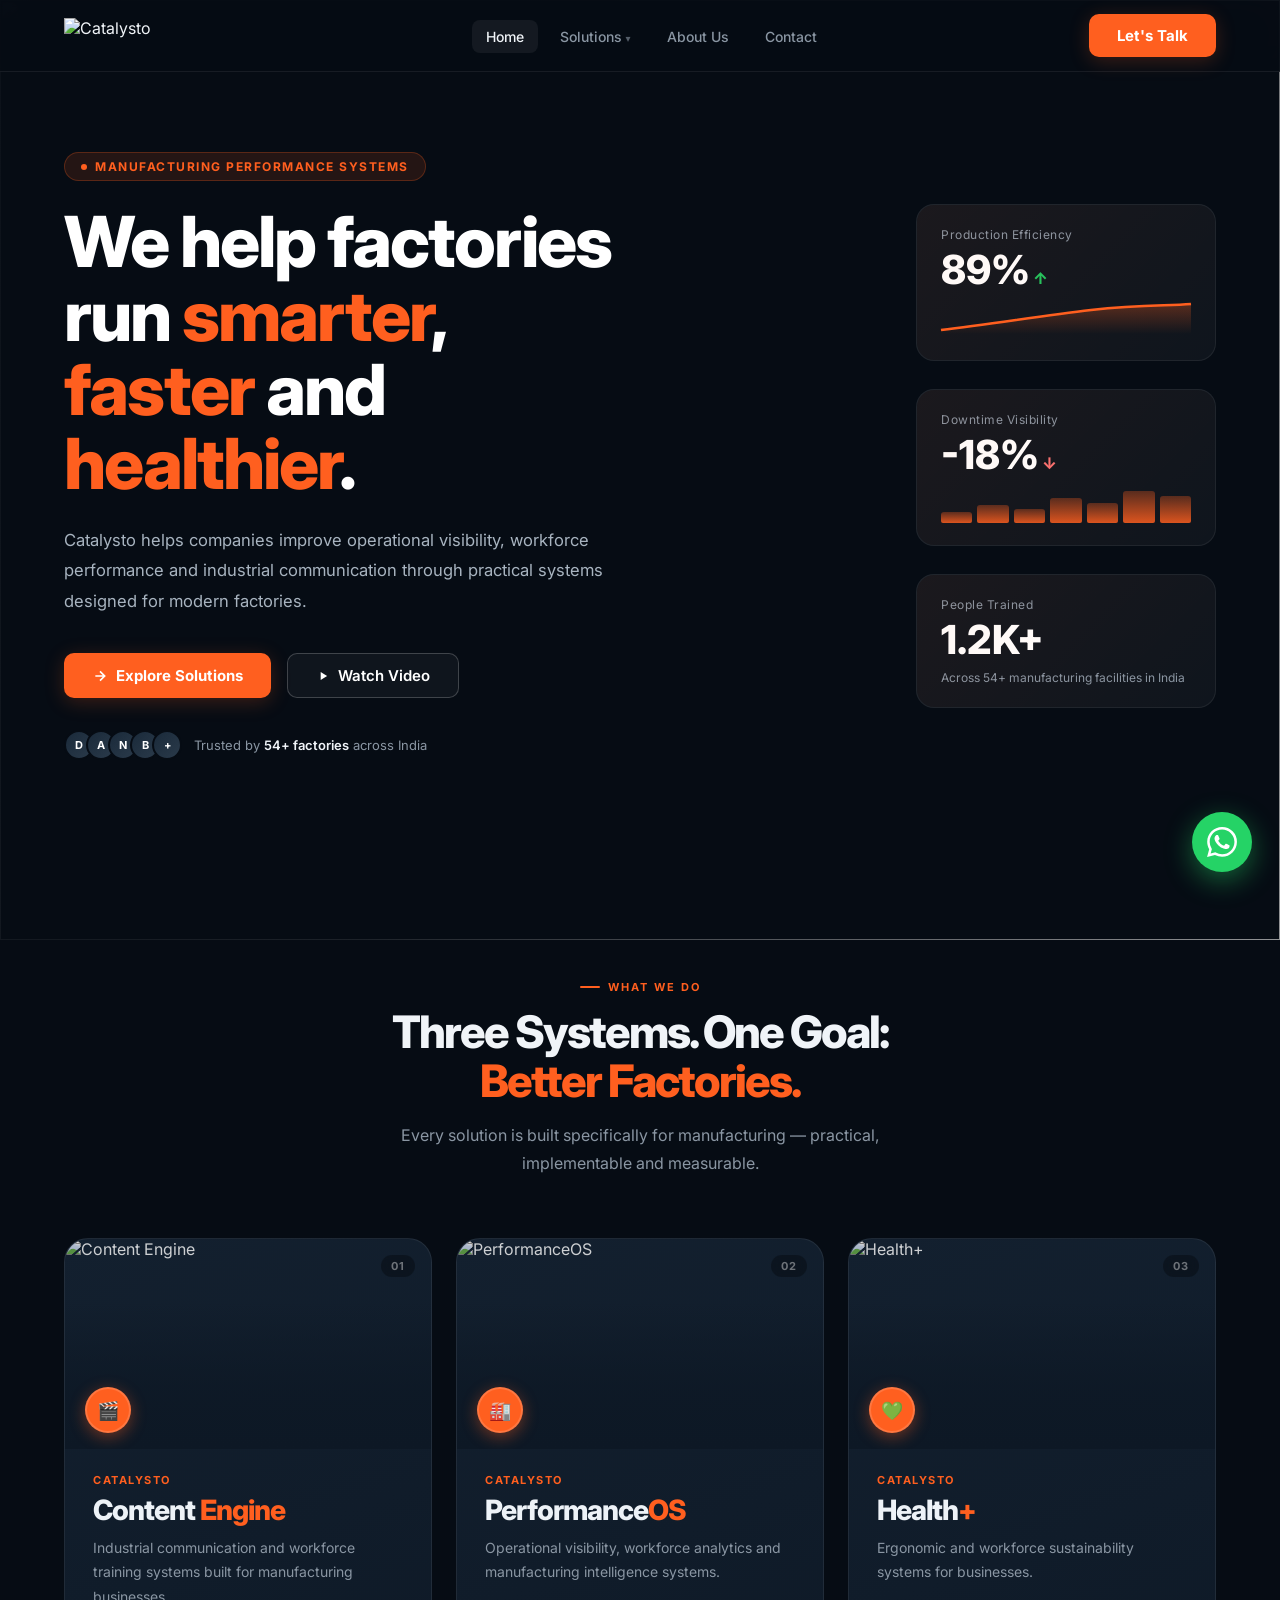
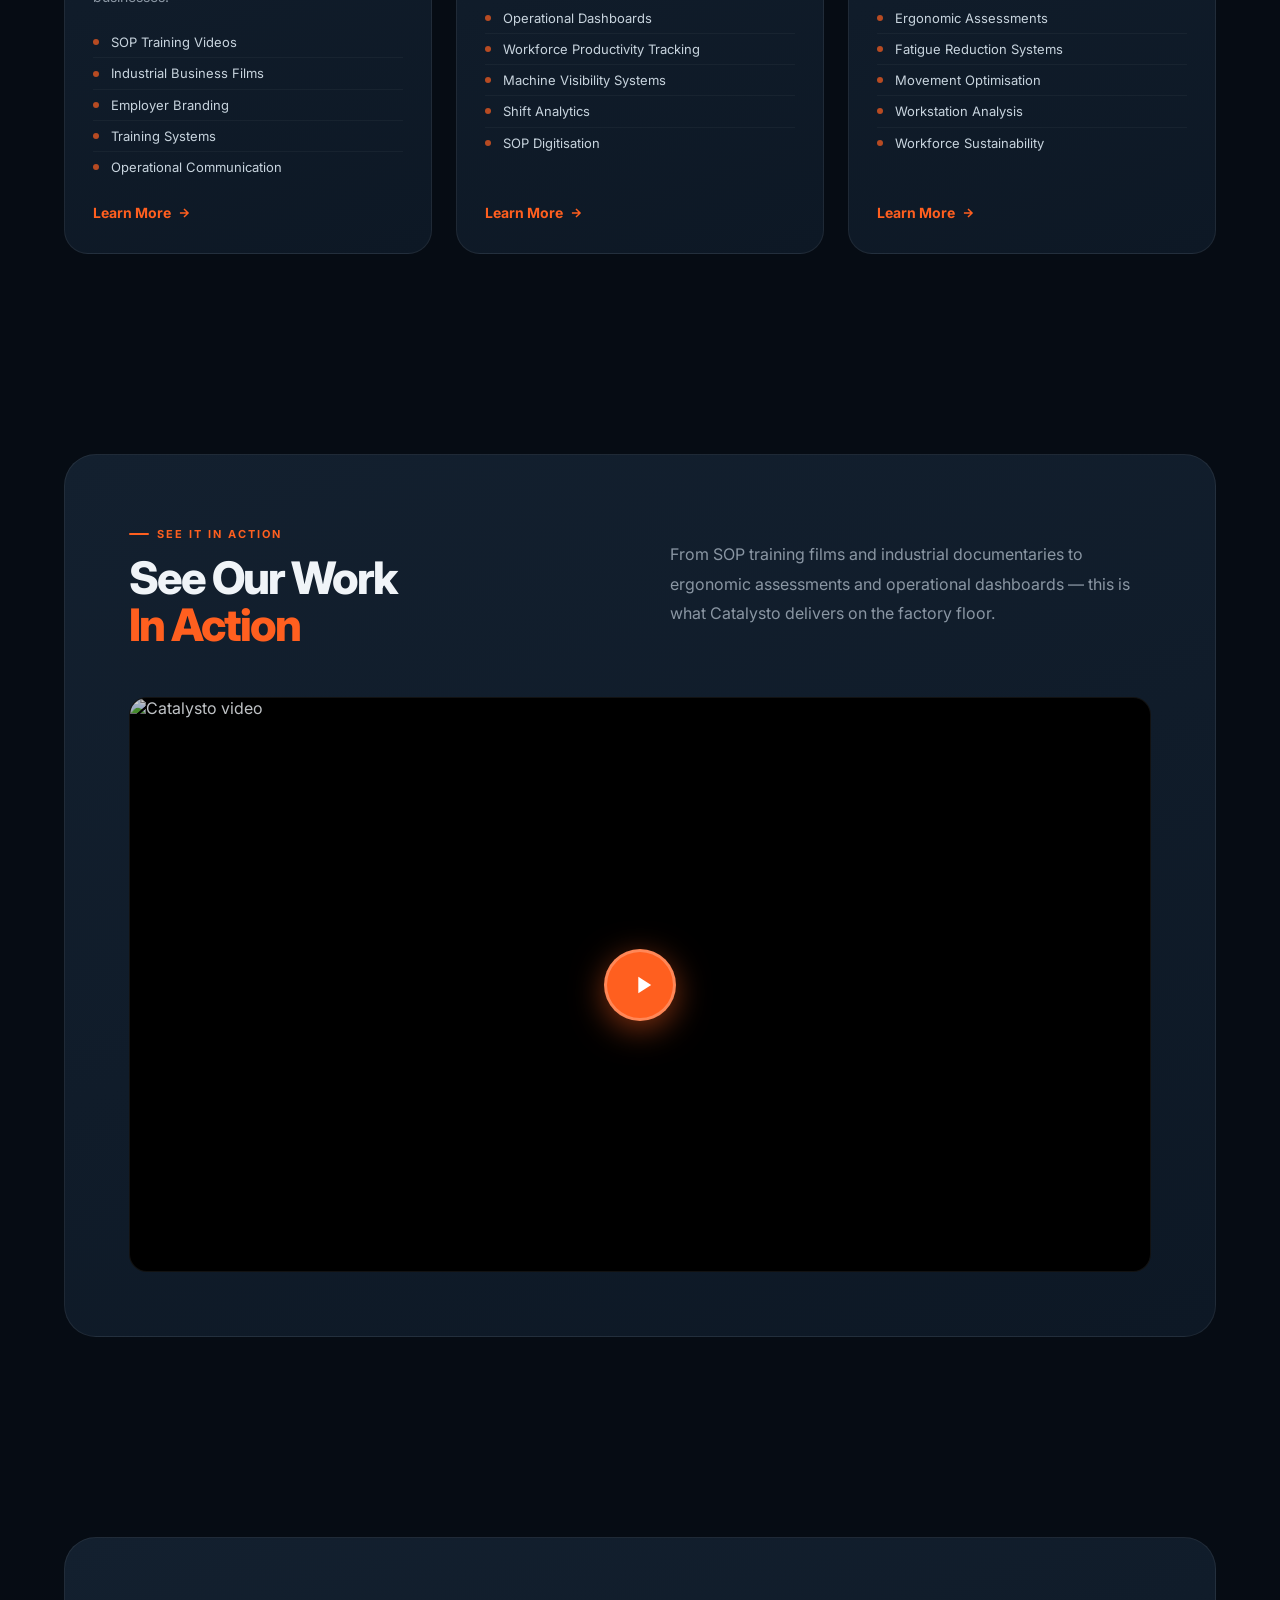
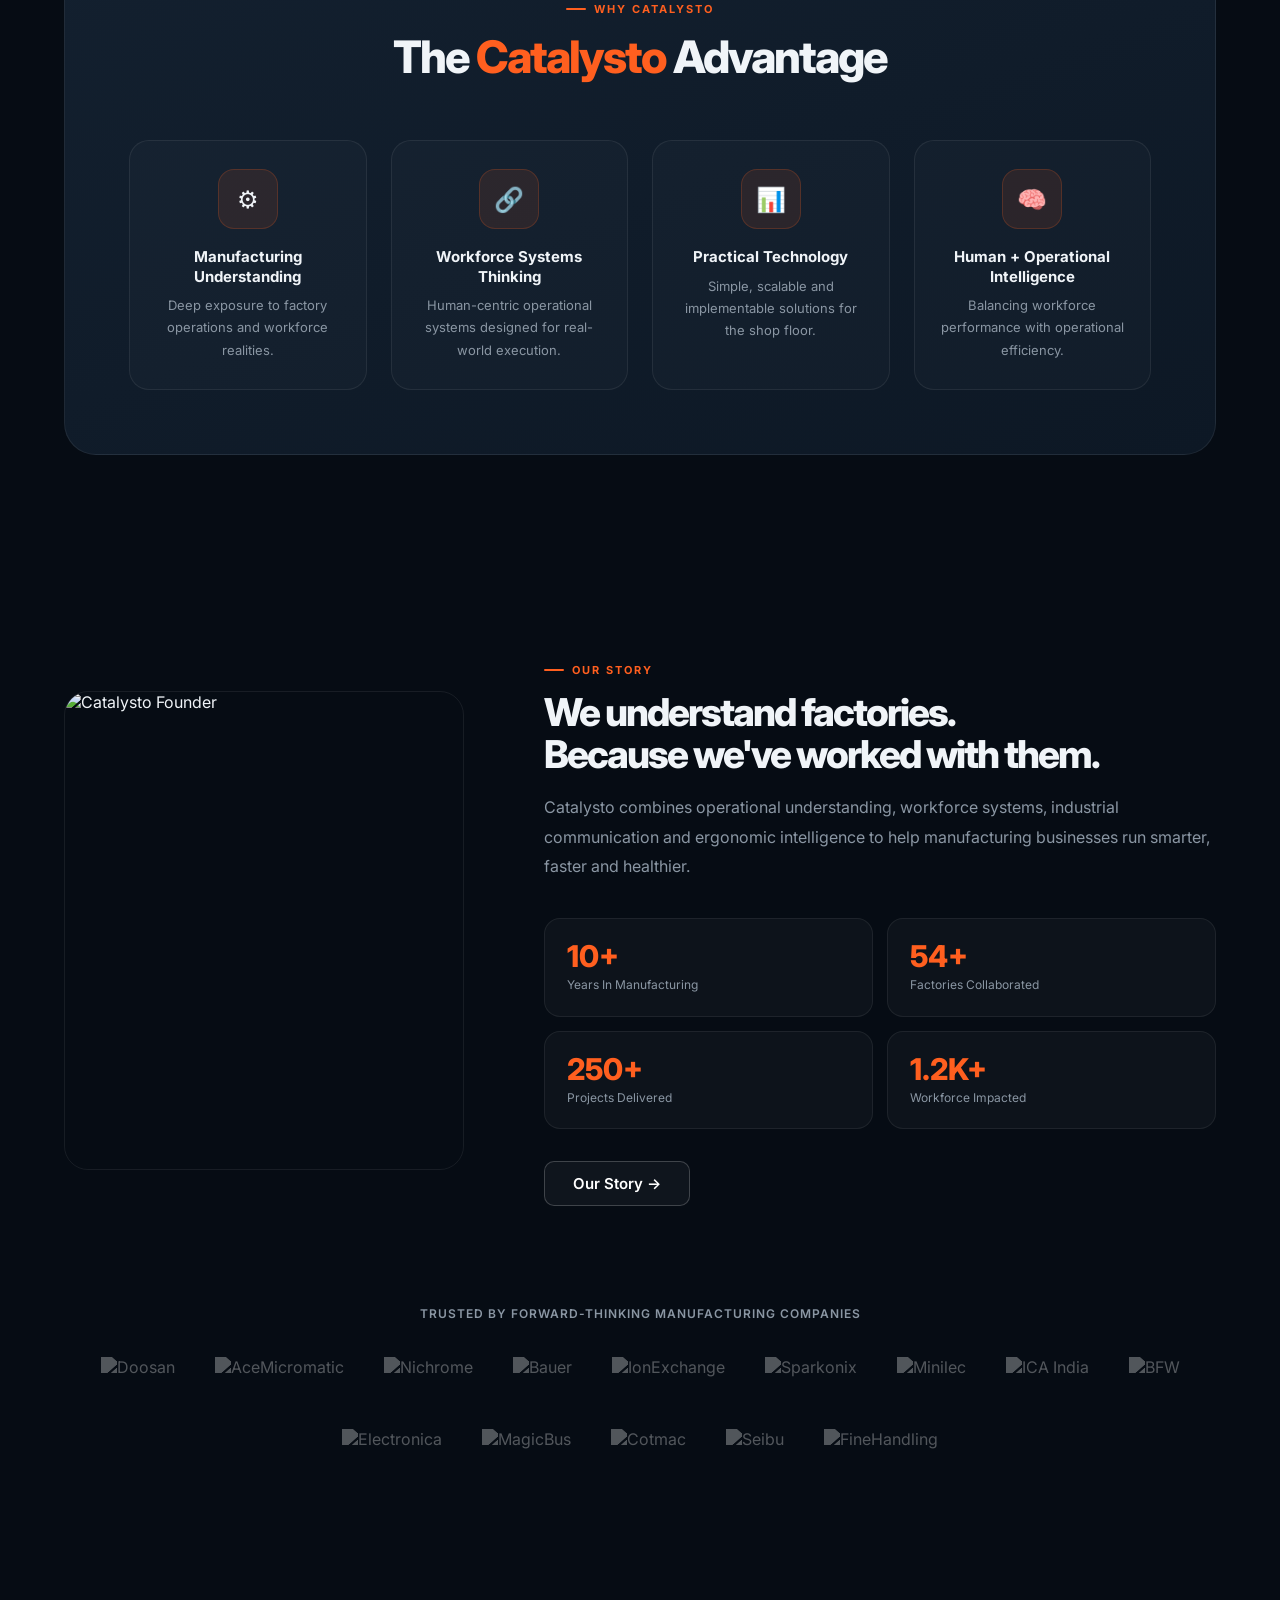
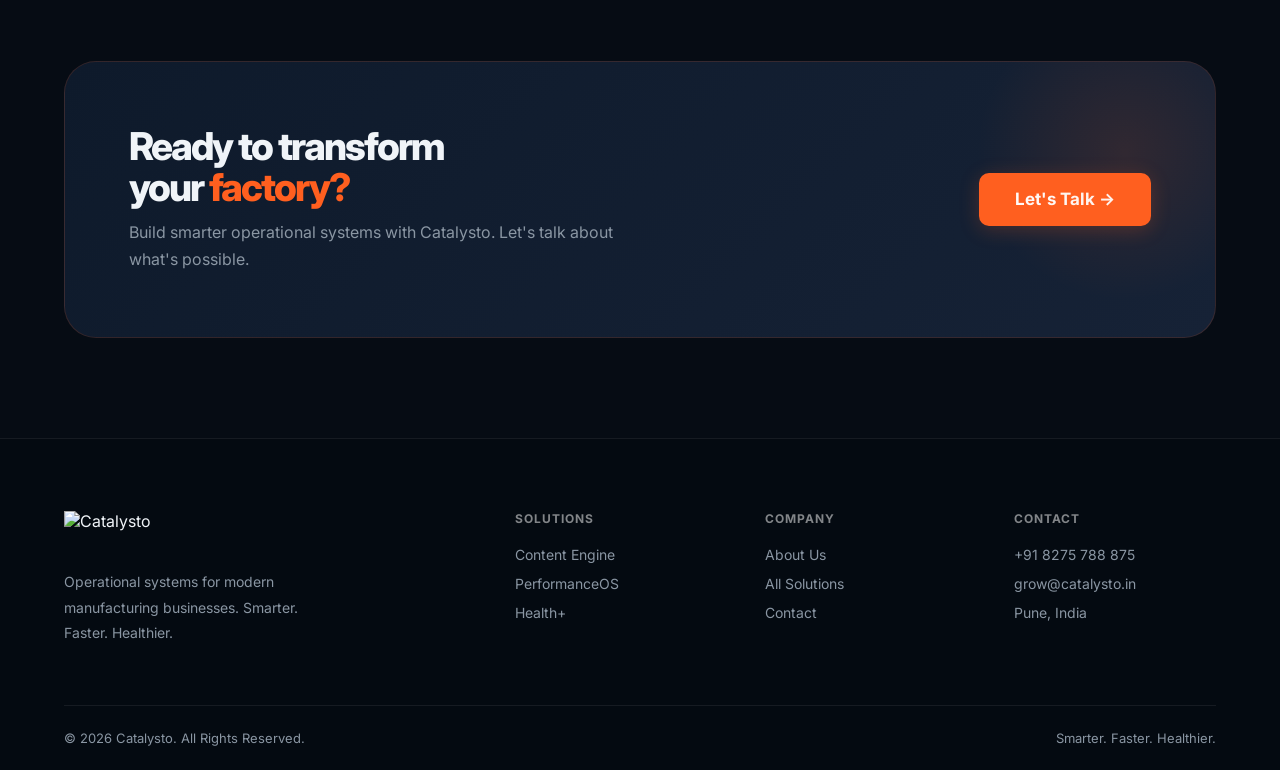
==== commit 0f070e4d: "Update index.html" ====
--- a/index.html
+++ b/index.html
@@ -168,7 +168,8 @@
     </div>
   </div>
 </section>
-
+<br>
+<br>
 <section style="padding-top:0">
   <div class="container">
     <div class="solutions-header reveal">
--- a/shared.css
+++ b/shared.css
@@ -236,3 +236,34 @@
   .footer-bottom{flex-direction:column;gap:8px;text-align:center}
 }
 @media(prefers-reduced-motion:reduce){*,*::before,*::after{animation-duration:0.01ms !important;transition-duration:0.01ms !important}}
+
+/* ============================================================
+   FLOATING WHATSAPP BUTTON — shows on every page
+============================================================ */
+.float-wa{
+  position:fixed;bottom:28px;right:28px;z-index:900;
+  width:60px;height:60px;border-radius:50%;
+  background:#25D366;
+  display:flex;align-items:center;justify-content:center;
+  /* Single smooth box-shadow pulse — no child elements needed, no flicker */
+  animation:floatIn 0.6s ease 1.2s both, waPulse 2.8s ease-in-out 1.8s infinite;
+  will-change:box-shadow,transform;
+}
+.float-wa:hover{
+  animation:none;
+  transform:scale(1.12);
+  box-shadow:0 0 0 8px rgba(37,211,102,0.2), 0 8px 32px rgba(37,211,102,0.55);
+}
+.float-wa svg{width:30px;height:30px;flex-shrink:0;display:block}
+/* Remove ring divs from being necessary — pulse is all box-shadow */
+.float-wa-ring,.float-wa-ring2{display:none}
+@keyframes floatIn{
+  0%{opacity:0;transform:scale(0.5) translateY(20px);box-shadow:none}
+  100%{opacity:1;transform:scale(1) translateY(0);box-shadow:0 8px 28px rgba(37,211,102,0.45)}
+}
+@keyframes waPulse{
+  0%  {box-shadow:0 0 0 0   rgba(37,211,102,0.55), 0 8px 28px rgba(37,211,102,0.4)}
+  50% {box-shadow:0 0 0 14px rgba(37,211,102,0),   0 8px 28px rgba(37,211,102,0.4)}
+  100%{box-shadow:0 0 0 0   rgba(37,211,102,0),    0 8px 28px rgba(37,211,102,0.4)}
+}
+@media(max-width:640px){.float-wa{bottom:18px;right:18px;width:54px;height:54px}}
